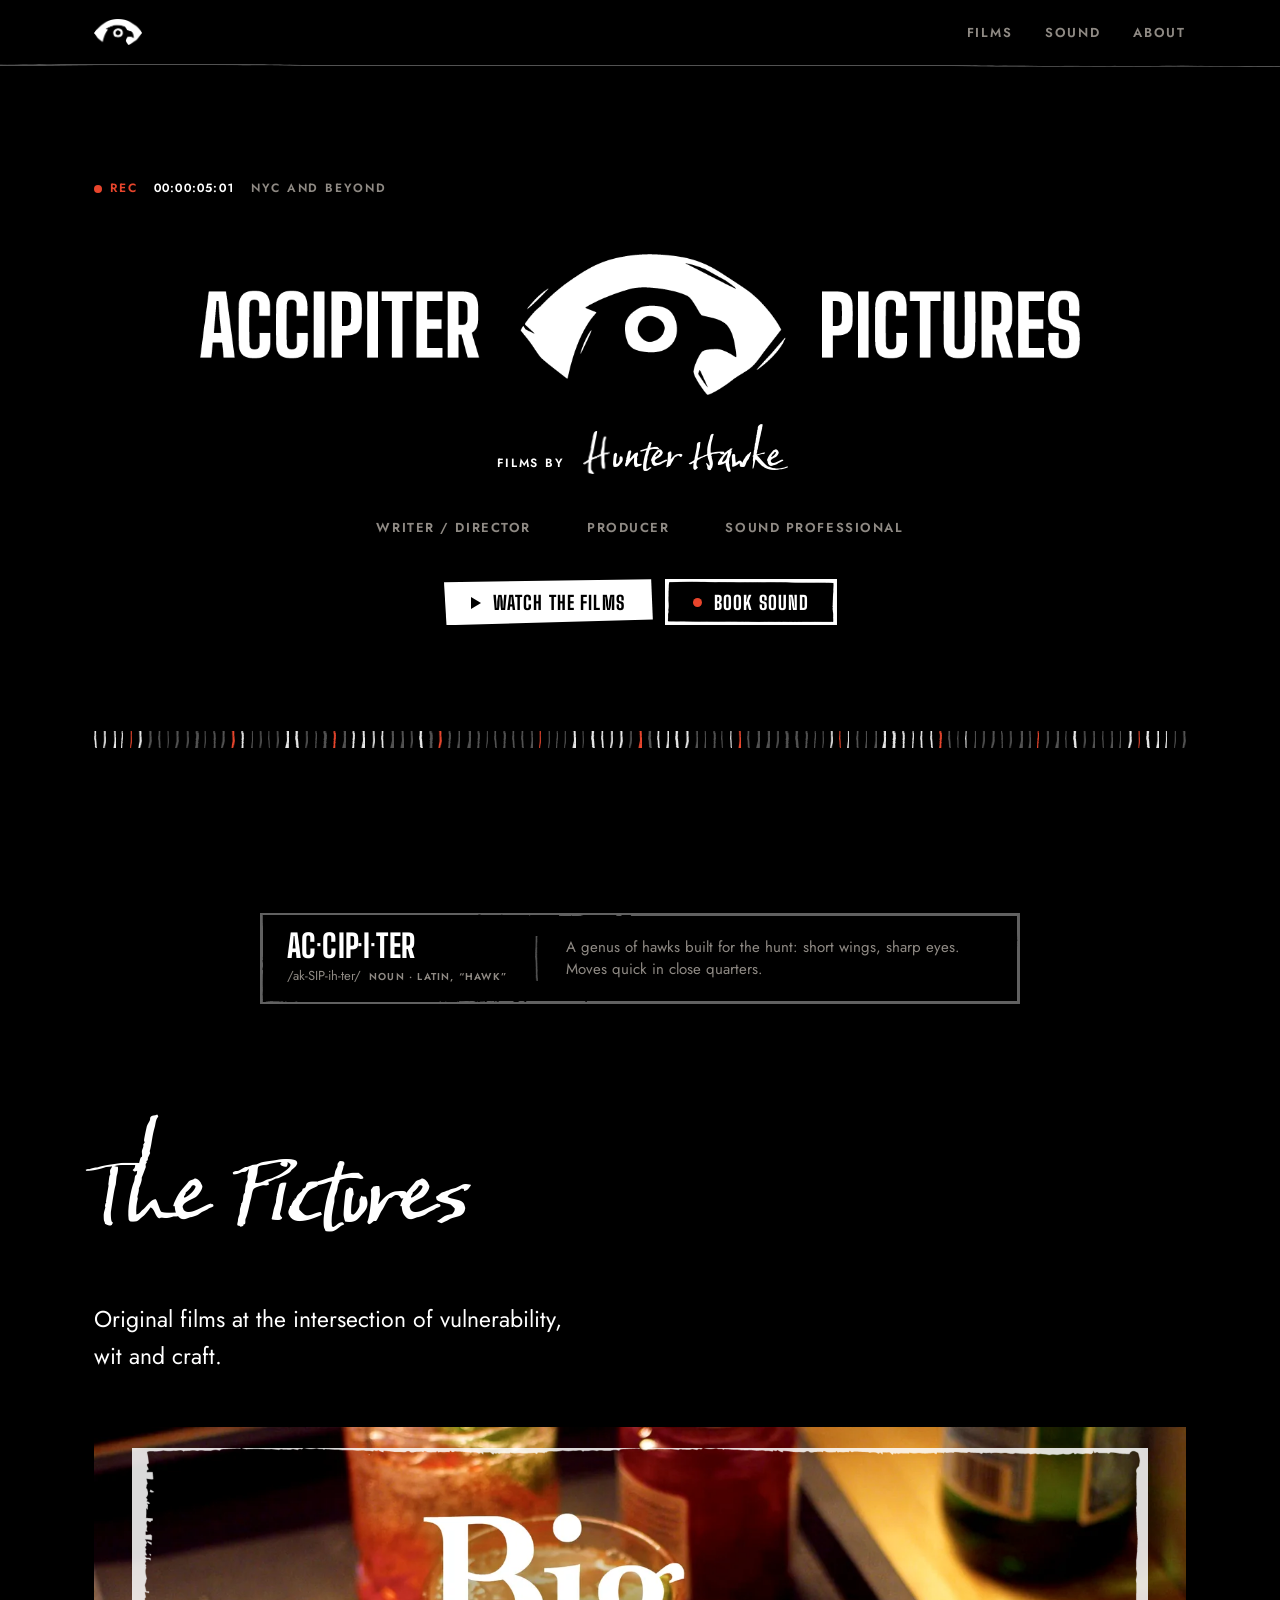
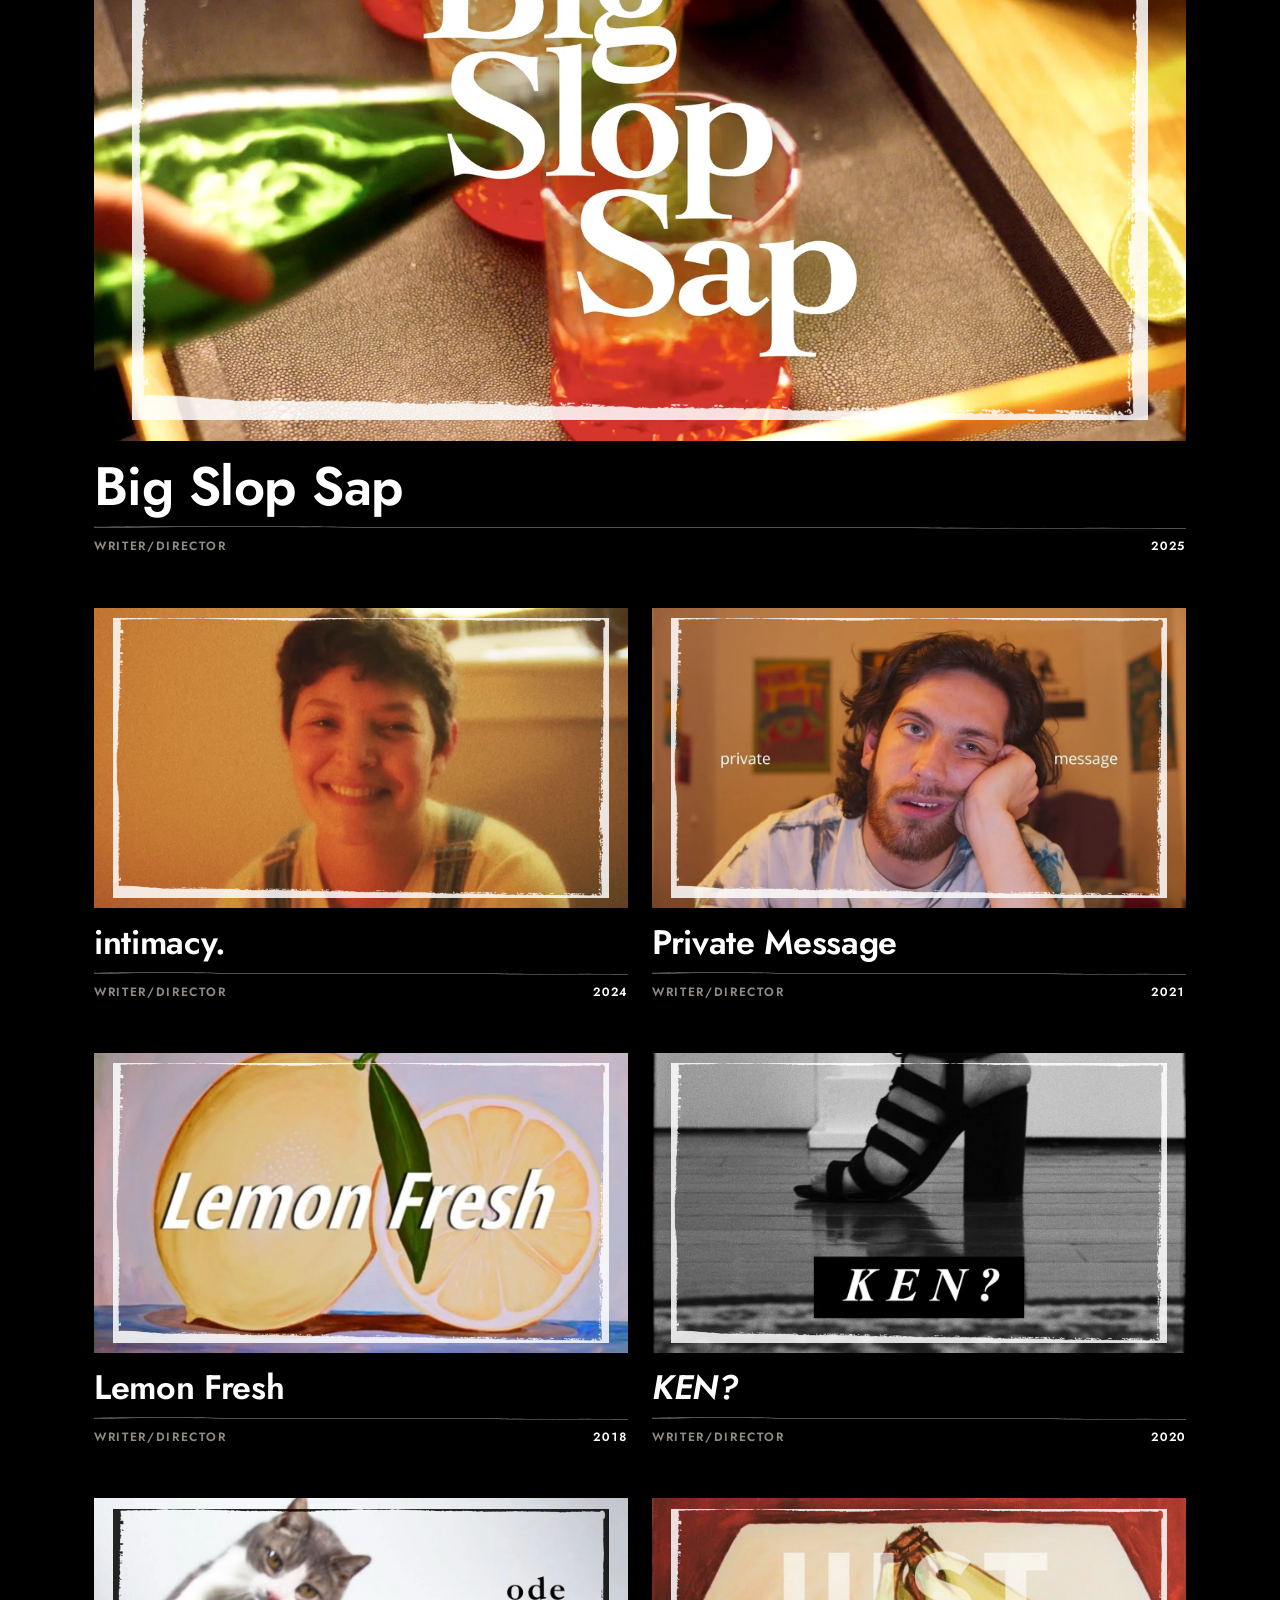
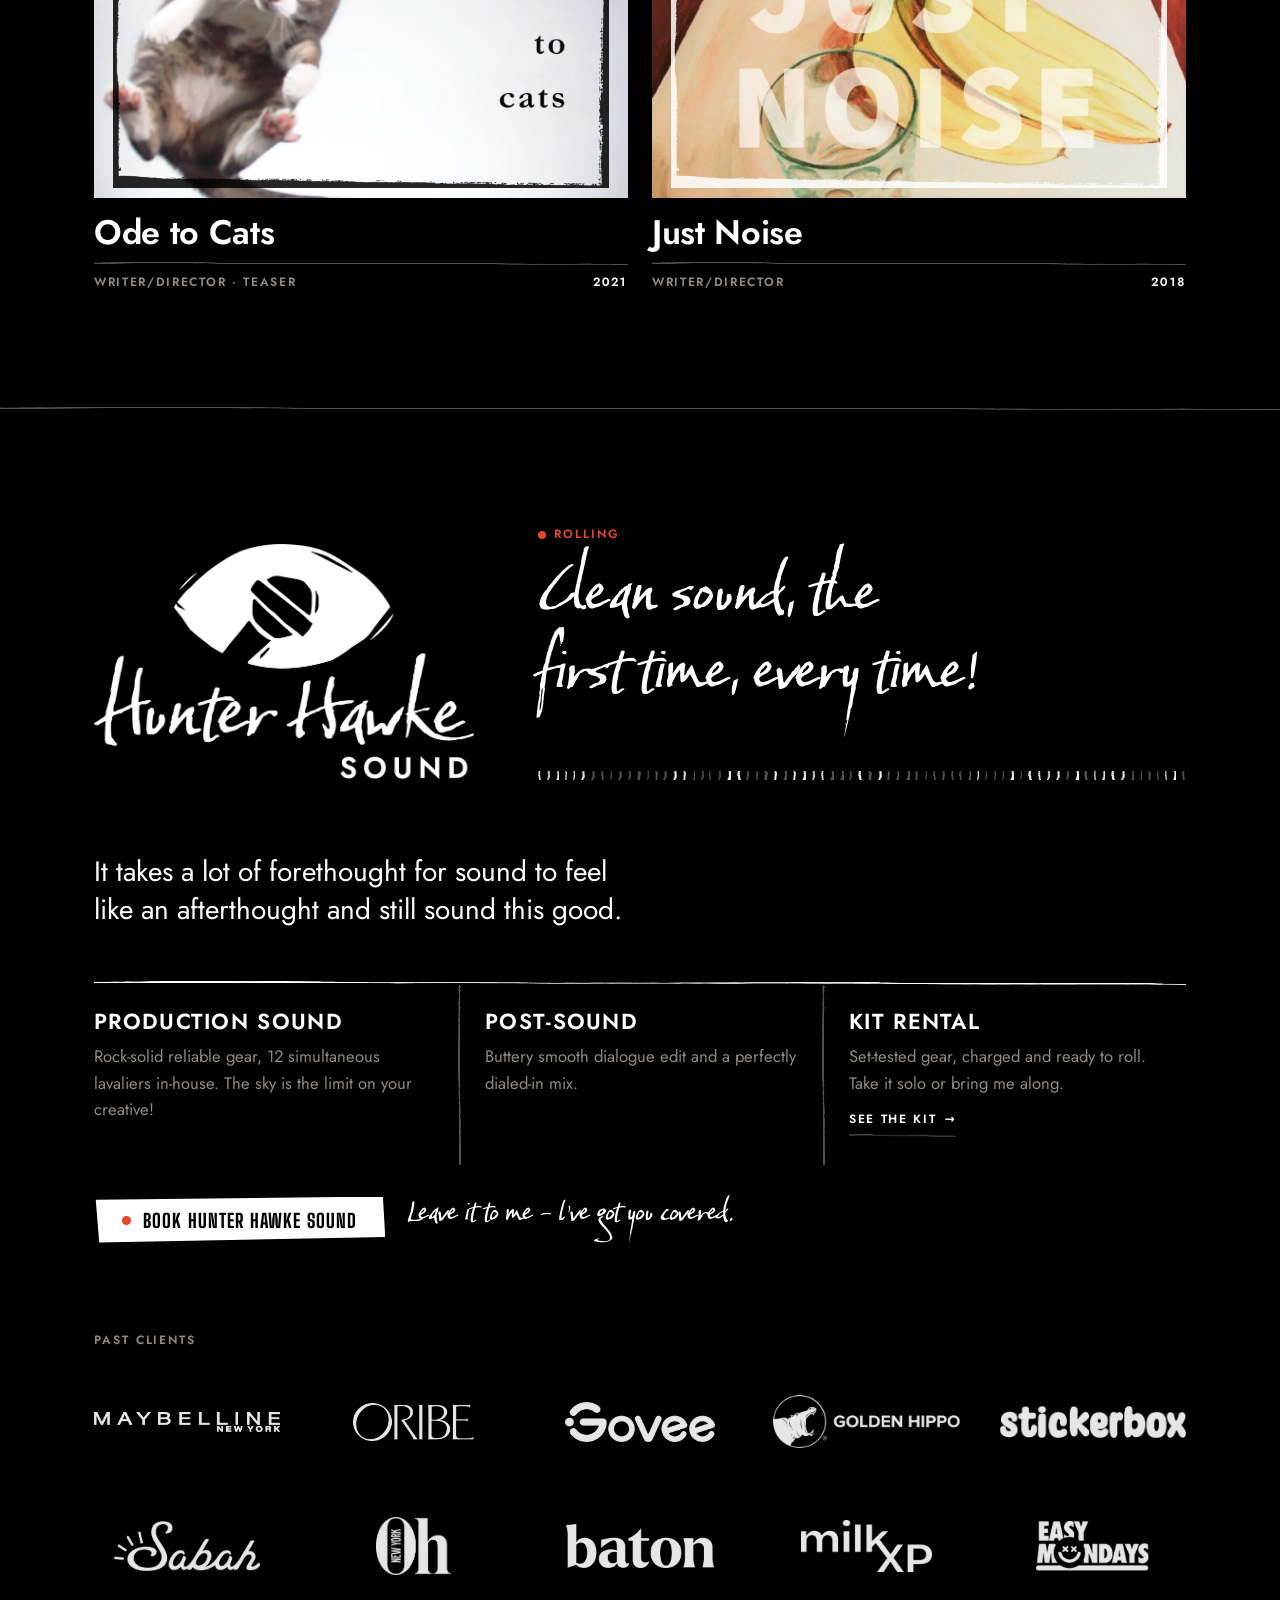
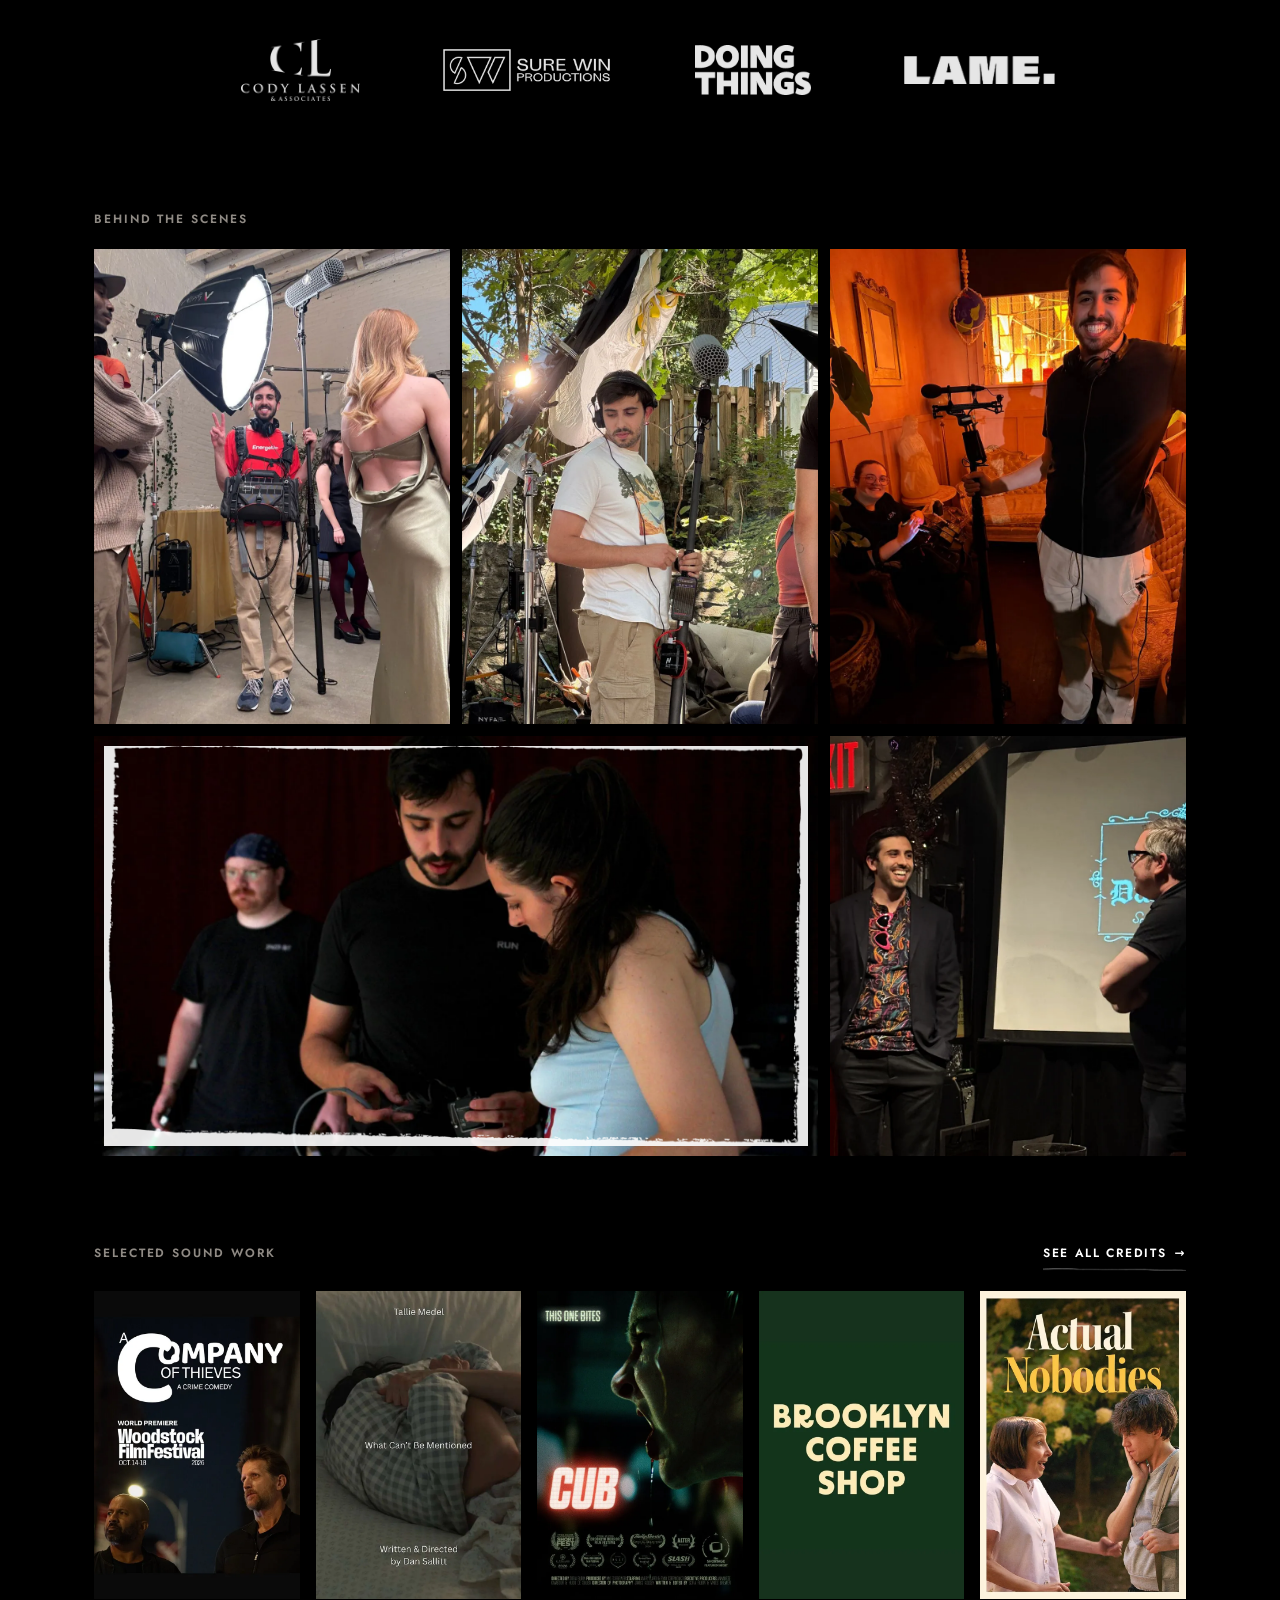
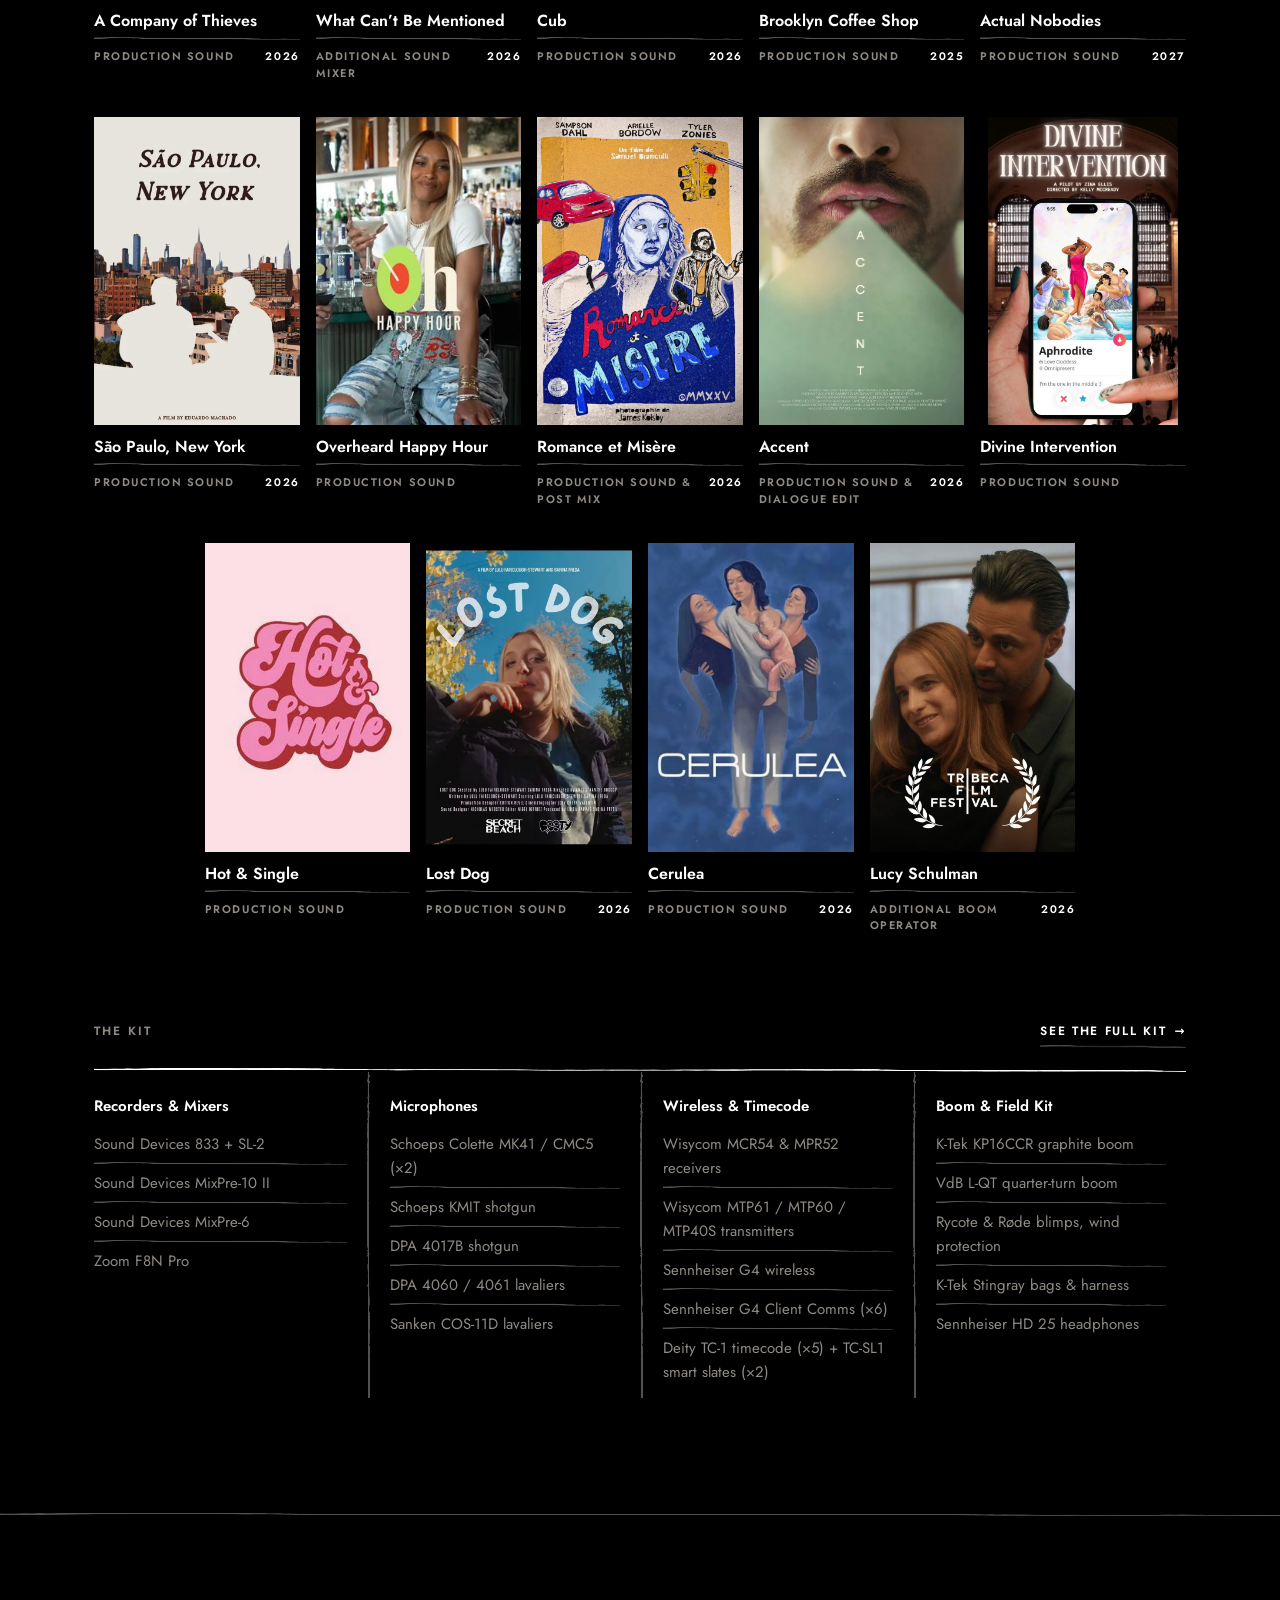
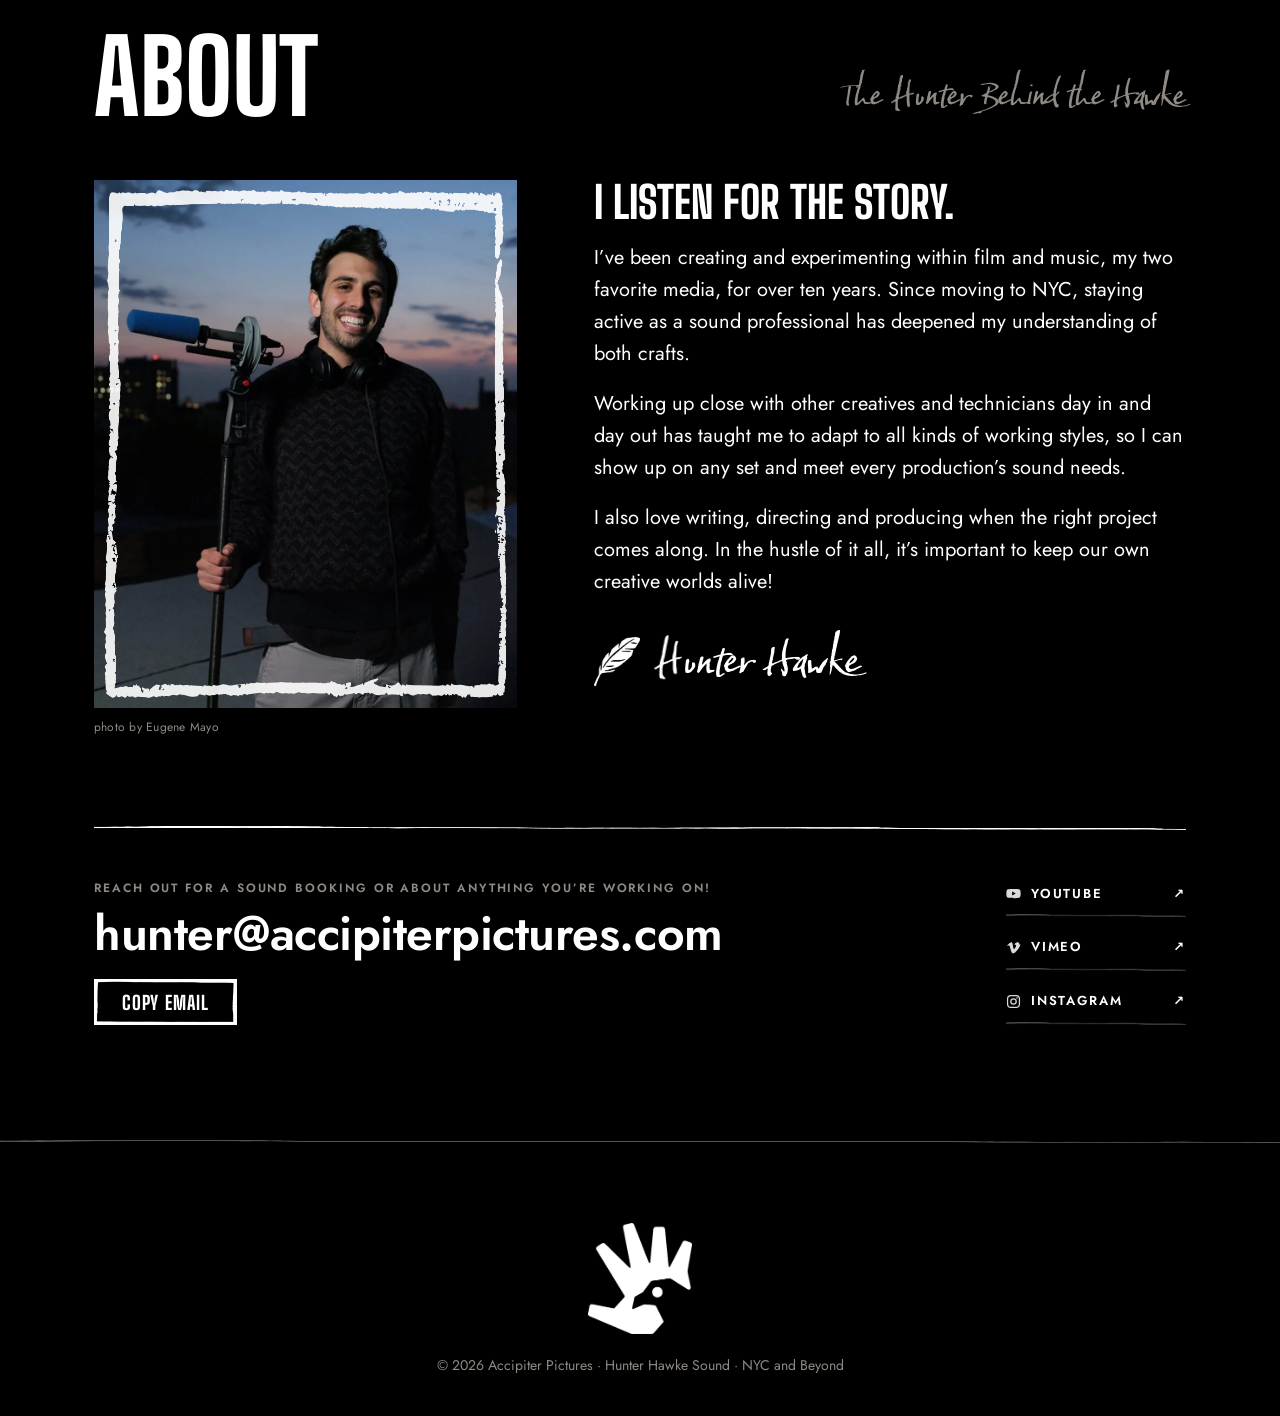
==== index.html @ 8815af39 "Credits: remove per-year counts Cross-page: site.css hash bumped on main and kit pages.  Co-Authored" ====
<!doctype html>
<html lang="en">
<head>
<title>Accipiter Pictures</title>
<meta charset="utf-8">
<meta name="viewport" content="width=device-width, initial-scale=1, viewport-fit=cover">
<meta name="description" content="Accipiter Pictures is the film label of Hunter Hawke, a New York City writer, director, producer and sound professional. Hunter Hawke Sound offers location sound, post-sound and kit rental.">
<!-- Link previews (iMessage, Instagram, Slack, etc.) -->
<meta property="og:type" content="website">
<meta property="og:site_name" content="Accipiter Pictures">
<meta property="og:url" content="https://accipiterpictures.com/">
<meta property="og:title" content="Accipiter Pictures">
<meta property="og:description" content="Films by Hunter Hawke, writer, director and producer. Hunter Hawke Sound: location sound, post-sound and kit rental. NYC and Beyond.">
<meta property="og:image" content="https://accipiterpictures.com/assets/share.jpg">
<meta property="og:image:width" content="1200">
<meta property="og:image:height" content="630">
<meta property="og:image:alt" content="Accipiter Pictures logo with Hunter Hawke signature">
<meta name="twitter:card" content="summary_large_image">
<link rel="icon" href="favicon.ico?v=4" sizes="any">
<link rel="icon" type="image/svg+xml" href="favicon.svg?v=4">
<link rel="apple-touch-icon" href="apple-touch-icon.png?v=3">
<link rel="preconnect" href="https://fonts.googleapis.com">
<link rel="preconnect" href="https://fonts.gstatic.com" crossorigin>
<!-- Brand fonts. Big Shoulders Display + Jost are free on Google Fonts. -->
<link rel="stylesheet" href="https://fonts.googleapis.com/css2?family=Big+Shoulders+Display:wght@800&display=swap">
<link rel="stylesheet" href="https://fonts.googleapis.com/css2?family=Jost:ital,wght@0,400;0,600;1,400;1,600&display=swap">
<!-- Baka Too (Positype), self-hosted under Hunter's Fontspring web license; see css/site.css -->
<link rel="preload" href="assets/fonts/bakatoo-webfont.woff2" as="font" type="font/woff2" crossorigin>
<!-- First visit from outside the site (once per browser session): play the intro in js/site.js.
     Set before first paint so the page never flashes. -->
<script>
(function () {
  var seen = false, internal = false;
  try {
    var ref = document.referrer && new URL(document.referrer);
    /* the /sound/ and /about/ short links (where other domains forward) count as arriving from outside */
    internal = !!ref && ref.host === location.host && !/\/(sound|about|gear)\/?$/.test(ref.pathname);
  } catch (e) {}
  try { seen = !!sessionStorage.getItem('ap-intro'); sessionStorage.setItem('ap-intro', '1'); } catch (e) {}
  /* Arriving at a section from another page (/#sound, /#about…): jump straight there, no smooth scroll.
     Smooth scrolling comes back once the page has loaded, for links within this page. */
  if (location.hash) {
    var d = document.documentElement;
    d.classList.add('jump');
    addEventListener('load', function () { setTimeout(function () { d.classList.remove('jump'); }, 100); });
  }
  var forced = /[?&]intro\b/.test(location.search);   /* add ?intro to the address to replay it */
  if (forced || (!internal && !seen && !matchMedia('(prefers-reduced-motion: reduce)').matches))
    document.documentElement.classList.add('splash-on');
})();
</script>
<link rel="stylesheet" href="css/site.css?v=35c8cbf0">
</head>
<body>

<!-- Intro: the bird arrives, winks, then settles into the logo -->
<div class="splash" aria-hidden="true">
  <div class="splash-bird"><div class="splash-rig">
    <img src="assets/intro/hood.png?v=447dbe" alt="" width="423" height="243">
    <div class="splash-head">
      <img src="assets/intro/head.png?v=447dbe" alt="" width="423" height="243">
      <img class="splash-eye" src="assets/intro/eye.png?v=447dbe" alt="" width="423" height="243">
    </div>
  </div></div>
</div>

<header class="nav rule-bottom">
  <div class="wrap">
    <a href="#top" class="brand" aria-label="Accipiter Pictures, back to top"><img src="assets/ap-mark.png" alt="Accipiter Pictures" width="816" height="440"></a>
    <nav aria-label="Main">
      <ul>
        <li><a href="#films">Films</a></li>
        <li><a href="#sound">Sound</a></li>
        <li><a href="#about">About</a></li>
      </ul>
    </nav>
  </div>
</header>

<main id="top">

  <!-- ===== HERO ===== -->
  <section class="hero">
    <div class="wrap">
      <p class="rec"><span class="on"><span class="dot" aria-hidden="true"></span>Rec</span><span class="tc" id="tc" aria-hidden="true">00:00:00:00</span><span>NYC and Beyond</span></p>
      <div class="hero-center">
      <h1><img class="hero-mark" fetchpriority="high" src="assets/ap-horizontal-main.png" alt="Accipiter Pictures" width="1276" height="204"></h1>
      <div class="hero-sub">
        <span class="label">Films by</span>
        <span class="hand"><span class="ch" role="img" aria-label="H"></span>unter Hawke</span>
      </div>
      <div class="hero-roles caps">
        <span>Writer / Director</span>
        <span>Producer</span>
        <span>Sound Professional</span>
      </div>
      <div class="cta">
        <a class="btn btn-solid" href="#films"><span class="play" aria-hidden="true"></span>Watch the films</a>
        <a class="btn btn-line" href="#sound"><span class="dot" aria-hidden="true"></span>Book sound</a>
      </div>
      </div>
      <div class="wave" aria-hidden="true" data-bars="120"></div>
    </div>
  </section>

  <!-- ===== THE NAME ===== -->
  <section class="block" id="name">
    <div class="wrap">
      <div class="name">
        <div class="entry" tabindex="0">
          <div class="face def">
            <div class="term"><span class="word display">Ac·cip·i·ter</span><span class="pron">/ak-SIP-ih-ter/ <i>noun · Latin, “hawk”</i></span></div>
            <p class="rule-left">A genus of hawks built for the hunt: short wings, sharp eyes. Moves quick in close quarters.</p>
          </div>
          <div class="face alt" aria-label="An Accipiter is a Hunter Hawke">
            <span class="lid" aria-hidden="true"><img src="assets/ap-mark.png" alt="" width="816" height="440"></span>
            <span class="hand" aria-hidden="true">An Accipiter is&nbsp;a&nbsp;<img class="hh-word" src="assets/hunter-hawke-wordmark.png" alt="" width="774" height="188"></span>
          </div>
        </div>
      </div>
    </div>
  </section>

  <!-- ===== FILMS ===== -->
  <section class="block" id="films">
    <div class="wrap">
      <div class="head">
        <h2 class="hand pictures">The Pictures</h2>
      </div>
      <p class="intro">Original films at the intersection of vulnerability, wit and craft.</p>

      <!-- Each film carries its own colors, like the brand's title cards:
           --fbg = light color, --fink = dark color, --fhi = title color on hover.
           Big Slop Sap and Lemon Fresh use the brand book's colors; the rest default to black and white until picked.
           TODO: set each href to its Vimeo/YouTube link and fill in role + year. -->
      <div class="films">
        <article class="film" style="--fhi:#e5483a">
          <a href="https://vimeo.com/1055764935/4d7d18f487" target="_blank" rel="noopener" aria-label="Watch Big Slop Sap"><div class="tile"><img src="assets/stills/big-slop-sap.webp?v=3" alt="Still from Big Slop Sap" width="1600" height="900" loading="lazy"></div>
          <div class="film-meta"><span class="film-title">Big Slop Sap</span><span class="film-sub rule-top"><span class="caps">Writer/Director</span><span class="year">2025</span></span></div></a>
        </article>
        <article class="film" style="--fhi:#e8834f">
          <a href="https://vimeo.com/973535166/12983e5b32" target="_blank" rel="noopener" aria-label="Watch intimacy."><div class="tile"><img src="assets/stills/intimacy.webp?v=2" alt="Still from intimacy." width="1600" height="900" loading="lazy"></div>
          <div class="film-meta"><span class="film-title">intimacy.</span><span class="film-sub rule-top"><span class="caps">Writer/Director</span><span class="year">2024</span></span></div></a>
        </article>
        <article class="film" style="--fhi:#6ea3cf">
          <a href="https://www.youtube.com/watch?v=PYgFz4vdVSE" target="_blank" rel="noopener" aria-label="Watch Private Message"><div class="tile"><img src="assets/stills/private-message.webp" alt="Still from Private Message" width="1280" height="720" loading="lazy"></div>
          <div class="film-meta"><span class="film-title">Private Message</span><span class="film-sub rule-top"><span class="caps">Writer/Director</span><span class="year">2021</span></span></div></a>
        </article>
        <article class="film" style="--fhi:#f2cf63">
          <a href="https://vimeo.com/304978461" target="_blank" rel="noopener" aria-label="Watch Lemon Fresh"><div class="tile"><img src="assets/stills/lemon-fresh.webp" alt="Still from Lemon Fresh" width="1280" height="720" loading="lazy"></div>
          <div class="film-meta"><span class="film-title">Lemon Fresh</span><span class="film-sub rule-top"><span class="caps">Writer/Director</span><span class="year">2018</span></span></div></a>
        </article>
        <article class="film" style="--fhi:#a9a9a9">
          <a href="https://vimeo.com/467856478" target="_blank" rel="noopener" aria-label="Watch KEN?"><div class="tile"><img src="assets/stills/ken.webp" alt="Still from KEN?" width="1280" height="720" loading="lazy"></div>
          <div class="film-meta"><span class="film-title"><em>KEN?</em></span><span class="film-sub rule-top"><span class="caps">Writer/Director</span><span class="year">2020</span></span></div></a>
        </article>
        <article class="film" style="--fhi:#ec9aa4">
          <a href="https://www.youtube.com/watch?v=iqhedGzMvAc" target="_blank" rel="noopener" aria-label="Watch Ode to Cats"><div class="tile ink"><img src="assets/stills/ode-to-cats.webp" alt="Still from Ode to Cats" width="1280" height="720" loading="lazy"></div>
          <div class="film-meta"><span class="film-title">Ode to Cats</span><span class="film-sub rule-top"><span class="caps">Writer/Director · Teaser</span><span class="year">2021</span></span></div></a>
        </article>
        <article class="film" style="--fhi:#d4553e">
          <a href="https://www.youtube.com/watch?v=RqrV6_0_j_s" target="_blank" rel="noopener" aria-label="Watch Just Noise"><div class="tile"><img src="assets/stills/just-noise.webp" alt="Still from Just Noise" width="1280" height="720" loading="lazy"></div>
          <div class="film-meta"><span class="film-title">Just Noise</span><span class="film-sub rule-top"><span class="caps">Writer/Director</span><span class="year">2018</span></span></div></a>
        </article>
      </div>
    </div>
  </section>

  <!-- ===== SOUND ===== -->
  <section class="block rule-top" id="sound">
    <div class="wrap">
      <div class="sound-head">
        <img src="assets/hh-stacked-woodcut.png" alt="Hunter Hawke Sound" width="1150" height="708" loading="lazy">
        <div>
          <p class="sound-rec"><span class="dot" aria-hidden="true"></span>Rolling</p>
          <p class="hand">Clean sound, the first time, every time!</p>
          <div class="wave small" aria-hidden="true" data-bars="72"></div>
        </div>
      </div>

      <p class="sound-intro">It takes a lot of forethought for sound to feel like an afterthought and still sound this good.</p>

      <div class="services rule-top-bright">
        <div class="svc"><h3>Production sound</h3><p>Rock-solid reliable gear, 12 simultaneous lavaliers in-house. The sky is the limit on your creative!</p></div>
        <div class="svc"><h3>Post-sound</h3><p>Buttery smooth dialogue edit and a perfectly dialed-in mix.</p></div>
        <div class="svc"><h3>Kit rental</h3><p>Set-tested gear, charged and ready to roll. Take it solo or bring me along.</p><a class="more caps rule-bottom" href="kit/">See the kit <span aria-hidden="true">→</span></a></div>
      </div>
      <div class="sound-cta">
        <a class="btn btn-solid" href="mailto:hunter@accipiterpictures.com?subject=Sound%20booking"><span class="dot" aria-hidden="true"></span>Book Hunter Hawke Sound</a>
        <span class="hand">Leave it to me — I’ve got you covered.</span>
      </div>

      <div class="sub" id="clients">
        <span class="label">Past Clients</span>
        <div class="clients row-grid">
          <div class="client"><img src="assets/clients/maybelline.webp" alt="Maybelline New York" width="1241" height="132" style="--h:28px" loading="lazy"></div>
          <div class="client"><img src="assets/clients/oribe.webp" alt="Oribe" width="418" height="132" style="--h:38px" loading="lazy"></div>
          <div class="client"><img src="assets/clients/govee.webp" alt="Govee" width="492" height="132" style="--h:40px" loading="lazy"></div>
          <div class="client"><img src="assets/clients/golden-hippo.webp" alt="Golden Hippo" width="464" height="132" style="--h:56px" loading="lazy"></div>
          <div class="client"><img src="assets/clients/stickerbox.webp" alt="Stickerbox" width="766" height="132" style="--h:32px" loading="lazy"></div>
          <div class="client"><img src="assets/clients/sabah.webp" alt="Sabah" width="386" height="132" style="--h:50px" loading="lazy"></div>
          <div class="client"><img src="assets/clients/oh-new-york.webp" alt="Oh New York" width="169" height="132" style="--h:58px" loading="lazy"></div>
          <div class="client"><img src="assets/clients/baton.webp" alt="Baton" width="443" height="132" style="--h:44px" loading="lazy"></div>
          <div class="client"><img src="assets/clients/milkxp.webp" alt="milkXP" width="334" height="132" style="--h:52px" loading="lazy"></div>
          <div class="client"><img src="assets/clients/easy-mondays.webp" alt="Easy Mondays" width="298" height="132" style="--h:50px" loading="lazy"></div>
          <div class="client"><img src="assets/clients/cody-lassen.webp" alt="Cody Lassen &amp; Associates" width="254" height="132" style="--h:62px" loading="lazy"></div>
          <div class="client"><img src="assets/clients/sure-win.webp" alt="Sure Win Productions" width="526" height="132" style="--h:42px" loading="lazy"></div>
          <div class="client"><img src="assets/clients/doing-things.webp" alt="Doing Things" width="307" height="132" style="--h:50px" loading="lazy"></div>
          <div class="client"><img src="assets/clients/lame.webp" alt="LAME." width="709" height="132" style="--h:28px" loading="lazy"></div>
        </div>
      </div>

      <div class="sub">
        <span class="label">Behind the scenes</span>
        <div class="bts">
          <figure class="photo" tabindex="0"><img src="assets/photos/bts-studio.webp" alt="Hunter in a studio with a sound bag and boom pole, throwing a peace sign under a softbox" width="900" height="1200" loading="lazy"><figcaption class="cap"><em>Happy Enough</em><span class="sep" aria-hidden="true">|</span>Short Film</figcaption></figure>
          <figure class="photo" tabindex="0"><img src="assets/photos/bts-backyard.webp" alt="Hunter on an outdoor set in headphones, holding a boom with a recorder clipped to the pole" width="900" height="1200" loading="lazy"><figcaption class="cap"><em>Between the Veil</em><span class="sep" aria-hidden="true">|</span>Short Film</figcaption></figure>
          <figure class="photo" tabindex="0"><img src="assets/photos/bts-orange-room.webp" alt="Hunter smiling with a boom pole in an orange-lit set, a crew member at the sound cart behind him" width="900" height="1200" loading="lazy"><figcaption class="cap"><em>Old Soul</em><span class="sep" aria-hidden="true">|</span>Feature Film</figcaption></figure>
          <figure class="photo wide framed" tabindex="0"><img src="assets/photos/bts-lav.webp" alt="Hunter preparing a lavalier mic and transmitter for an actor" width="1600" height="932" loading="lazy"><figcaption class="cap"><em>The Call</em><span class="sep" aria-hidden="true">|</span>Short Film</figcaption></figure>
          <figure class="photo fill" tabindex="0"><img src="assets/photos/bts-screening.webp?v=2" alt="Hunter laughing beside a projection screen at a screening" width="1000" height="1000" loading="lazy"><figcaption class="cap"><em>intimacy.</em><span class="sep" aria-hidden="true">|</span>Hosted at DarkRoom</figcaption></figure>
        </div>
      </div>

      <div class="sub" id="sound-work">
        <div class="sub-head"><span class="label">Selected Sound Work</span><a class="more caps rule-bottom" href="credits/">See all credits <span aria-hidden="true">→</span></a></div>
        <!-- TODO: confirm Hunter's credit on each; add links if there are trailers -->
        <div class="posters row-grid">
          <figure class="poster"><div class="art"><img src="assets/posters/company-of-thieves.webp" alt="Poster for A Company of Thieves" width="700" height="1050" loading="lazy"></div><figcaption><span class="t">A Company of Thieves</span><span class="meta rule-top"><span class="caps">Production Sound</span><span class="year">2026</span></span></figcaption></figure>
          <figure class="poster"><div class="art"><img src="assets/posters/what-cant-be-mentioned.webp" alt="Poster for What Can’t Be Mentioned" width="700" height="1050" loading="lazy"></div><figcaption><span class="t">What Can’t Be Mentioned</span><span class="meta rule-top"><span class="caps">Additional Sound Mixer</span><span class="year">2026</span></span></figcaption></figure>
          <figure class="poster"><div class="art"><img src="assets/posters/cub.webp" alt="Poster for Cub" width="700" height="1050" loading="lazy"></div><figcaption><span class="t">Cub</span><span class="meta rule-top"><span class="caps">Production Sound</span><span class="year">2026</span></span></figcaption></figure>
          <figure class="poster"><div class="art"><img src="assets/posters/brooklyn-coffee-shop.webp" alt="Title card for Brooklyn Coffee Shop" width="700" height="1050" loading="lazy"></div><figcaption><span class="t">Brooklyn Coffee Shop</span><span class="meta rule-top"><span class="caps">Production Sound</span><span class="year">2025</span></span></figcaption></figure>
          <figure class="poster"><div class="art"><img src="assets/posters/actual-nobodies.webp" alt="Poster for Actual Nobodies" width="700" height="1037" loading="lazy"></div><figcaption><span class="t">Actual Nobodies</span><span class="meta rule-top"><span class="caps">Production Sound</span><span class="year">2027</span></span></figcaption></figure>
          <figure class="poster"><div class="art"><img src="assets/posters/sao-paulo-new-york.webp" alt="Poster for São Paulo, New York" width="700" height="1050" loading="lazy"></div><figcaption><span class="t">São Paulo, New York</span><span class="meta rule-top"><span class="caps">Production Sound</span><span class="year">2026</span></span></figcaption></figure>
          <figure class="poster"><div class="art"><img src="assets/posters/oh-happy-hour.webp" alt="Poster for Overheard Happy Hour" width="700" height="1050" loading="lazy"></div><figcaption><span class="t">Overheard Happy Hour</span><span class="meta rule-top"><span class="caps">Production Sound</span></span></figcaption></figure>
          <figure class="poster"><div class="art"><img src="assets/posters/romance-et-misere.webp" alt="Poster for Romance et Misère" width="700" height="1050" loading="lazy"></div><figcaption><span class="t">Romance et Misère</span><span class="meta rule-top"><span class="caps">Production Sound &amp; Post Mix</span><span class="year">2026</span></span></figcaption></figure>
          <figure class="poster"><div class="art"><img src="assets/posters/accent.webp" alt="Poster for Accent" width="700" height="1037" loading="lazy"></div><figcaption><span class="t">Accent</span><span class="meta rule-top"><span class="caps">Production Sound &amp; Dialogue Edit</span><span class="year">2026</span></span></figcaption></figure>
          <figure class="poster"><div class="art"><img src="assets/posters/divine-intervention.webp" alt="Poster for Divine Intervention" width="700" height="1050" loading="lazy"></div><figcaption><span class="t">Divine Intervention</span><span class="meta rule-top"><span class="caps">Production Sound</span></span></figcaption></figure>
          <figure class="poster"><div class="art"><img src="assets/posters/hot-and-single.webp" alt="Poster for Hot &amp; Single" width="700" height="1050" loading="lazy"></div><figcaption><span class="t">Hot &amp; Single</span><span class="meta rule-top"><span class="caps">Production Sound</span></span></figcaption></figure>
          <figure class="poster"><div class="art"><img src="assets/posters/lost-dog.webp" alt="Poster for Lost Dog" width="700" height="1050" loading="lazy"></div><figcaption><span class="t">Lost Dog</span><span class="meta rule-top"><span class="caps">Production Sound</span><span class="year">2026</span></span></figcaption></figure>
          <figure class="poster"><div class="art"><img src="assets/posters/cerulea.webp" alt="Poster for Cerulea" width="700" height="1050" loading="lazy"></div><figcaption><span class="t">Cerulea</span><span class="meta rule-top"><span class="caps">Production Sound</span><span class="year">2026</span></span></figcaption></figure>
          <figure class="poster"><div class="art"><img src="assets/posters/lucy-schulman.webp?v=2" alt="Lucy Schulman, Tribeca Film Festival selection" width="700" height="1050" loading="lazy"></div><figcaption><span class="t">Lucy Schulman</span><span class="meta rule-top"><span class="caps">Additional Boom Operator</span><span class="year">2026</span></span></figcaption></figure>
        </div>
      </div>

      <div class="sub">
        <div class="sub-head"><span class="label">The Kit</span><a class="more caps rule-bottom" href="kit/">See the full kit <span aria-hidden="true">→</span></a></div>
        <div class="gear rule-top-bright">
          <div><h4>Recorders &amp; Mixers</h4><ul>
            <li>Sound Devices 833 + SL-2</li>
            <li>Sound Devices MixPre-10 II</li>
            <li>Sound Devices MixPre-6</li>
            <li>Zoom F8N Pro</li>
          </ul></div>
          <div><h4>Microphones</h4><ul>
            <li>Schoeps Colette MK41 / CMC5 (×2)</li>
            <li>Schoeps KMIT shotgun</li>
            <li>DPA 4017B shotgun</li>
            <li>DPA 4060 / 4061 lavaliers</li>
            <li>Sanken COS-11D lavaliers</li>
          </ul></div>
          <div><h4>Wireless &amp; Timecode</h4><ul>
            <li>Wisycom MCR54 &amp; MPR52 receivers</li>
            <li>Wisycom MTP61 / MTP60 / MTP40S transmitters</li>
            <li>Sennheiser G4 wireless</li>
            <li>Sennheiser G4 Client Comms (×6)</li>
            <li>Deity TC-1 timecode (×5) + TC-SL1 smart slates (×2)</li>
          </ul></div>
          <div><h4>Boom &amp; Field Kit</h4><ul>
            <li>K-Tek KP16CCR graphite boom</li>
            <li>VdB L-QT quarter-turn boom</li>
            <li>Rycote &amp; Røde blimps, wind protection</li>
            <li>K-Tek Stingray bags &amp; harness</li>
            <li>Sennheiser HD 25 headphones</li>
          </ul></div>
        </div>
      </div>
    </div>
  </section>

  <!-- ===== ABOUT ===== -->
  <section class="block rule-top" id="about">
    <div class="wrap">
      <div class="head">
        <h2 class="display">About</h2>
        <span class="hand">The <span class="ch" role="img" aria-label="H"></span>unter Behind the Hawke</span>
      </div>
      <div class="about">
        <div class="portrait">
          <figure class="photo framed meet"><a href="https://www.instagram.com/hunterxhawke" target="_blank" rel="noopener" aria-label="Meet Hunter on Instagram"><img src="assets/photos/headshot.webp" alt="Hunter Hawke on a rooftop at dusk, holding a boom pole with headphones around his neck" width="1000" height="1250" loading="lazy"><span class="cap" aria-hidden="true"><span class="hand">Meet <span class="ch"></span>unter</span><svg viewBox="0 0 24 24" aria-hidden="true"><rect x="2.5" y="2.5" width="19" height="19" rx="5.5" fill="none" stroke="currentColor" stroke-width="2"/><circle cx="12" cy="12" r="4.3" fill="none" stroke="currentColor" stroke-width="2"/><circle cx="17.6" cy="6.4" r="1.3" fill="currentColor"/></svg></span></a></figure>
          <p class="credit">photo by Eugene Mayo</p>
        </div>
        <div class="bio">
          <p class="first">I listen for the story.</p>
          <p>I’ve been creating and experimenting within film and music, my two favorite media, for over ten years. Since moving to NYC, staying active as a sound professional has deepened my understanding of both crafts.</p>
          <p>Working up close with other creatives and technicians day in and day out has taught me to adapt to all kinds of working styles, so I can show up on any set and meet every production’s sound needs.</p>
          <p>I also love writing, directing and producing when the right project comes along. In the hustle of it all, it’s important to keep our own creative worlds alive!</p>
          <div class="sign"><img src="assets/icon-feather.png" alt="" width="120" height="127" loading="lazy"><span class="hand"><span class="ch" role="img" aria-label="H"></span>unter Hawke</span></div>
        </div>
      </div>

      <div class="contact rule-top-bright">
        <div>
          <span class="label">Reach out for a sound booking or about anything you’re working on!</span>
          <a class="email" id="email" href="mailto:hunter@accipiterpictures.com">hunter@<wbr>accipiterpictures.com</a>
          <div class="row"><button class="btn btn-line" id="copy" type="button">Copy email</button></div>
        </div>
        <nav class="links" aria-label="Elsewhere">
          <a class="rule-bottom" href="https://www.youtube.com/@AccipiterPictures" target="_blank" rel="noopener"><span class="lk"><svg viewBox="0 0 24 24" aria-hidden="true"><path fill="currentColor" d="M23 7.2a3 3 0 0 0-2.1-2.1C19 4.6 12 4.6 12 4.6s-7 0-8.9.5A3 3 0 0 0 1 7.2 31 31 0 0 0 .5 12 31 31 0 0 0 1 16.8a3 3 0 0 0 2.1 2.1c1.9.5 8.9.5 8.9.5s7 0 8.9-.5a3 3 0 0 0 2.1-2.1 31 31 0 0 0 .5-4.8 31 31 0 0 0-.5-4.8zM9.8 15.1V8.9L15.6 12z"/></svg>YouTube</span> <span aria-hidden="true">↗</span></a>
          <a class="rule-bottom" href="https://vimeo.com/accipiterpictures" target="_blank" rel="noopener"><span class="lk"><svg viewBox="0 0 24 24" aria-hidden="true"><path fill="currentColor" d="M23 7.1c-.1 2.1-1.6 5-4.4 8.6C15.7 19.5 13.3 21.4 11.3 21.4c-1.2 0-2.3-1.1-3.1-3.4L6.5 11.8C5.9 9.6 5.2 8.4 4.5 8.4c-.2 0-.7.3-1.6 1L2 8.2l2.9-2.6C6.2 4.5 7.2 3.9 7.9 3.8c1.5-.1 2.5.9 2.8 3.1.4 2.4.6 3.9.8 4.5.4 2 .9 2.9 1.4 2.9.4 0 1-.6 1.9-1.9.8-1.3 1.3-2.3 1.3-3 .1-1.1-.3-1.7-1.3-1.7-.5 0-.9.1-1.4.3.9-3 2.7-4.5 5.3-4.4 1.9.1 2.8 1.3 2.7 3.6z"/></svg>Vimeo</span> <span aria-hidden="true">↗</span></a>
          <a class="rule-bottom" href="https://www.instagram.com/hunterxhawke" target="_blank" rel="noopener"><span class="lk"><svg viewBox="0 0 24 24" aria-hidden="true"><rect x="2.5" y="2.5" width="19" height="19" rx="5.5" fill="none" stroke="currentColor" stroke-width="2"/><circle cx="12" cy="12" r="4.3" fill="none" stroke="currentColor" stroke-width="2"/><circle cx="17.6" cy="6.4" r="1.3" fill="currentColor"/></svg>Instagram</span> <span aria-hidden="true">↗</span></a>
        </nav>
      </div>
    </div>
  </section>

</main>

<footer class="rule-top">
  <div class="wrap">
    <a class="foot-mark" href="#top" aria-label="Back to top"><img src="assets/icon-hand-bird.png" alt="" width="565" height="600" loading="lazy"></a>
    <p>© <span id="yr">2026</span> Accipiter Pictures · Hunter Hawke Sound · NYC and Beyond</p>
  </div>
</footer>

<script src="js/site.js?v=9c574cab" defer></script>
</body>
</html>
---- css/site.css ----
/* Accipiter Pictures / Hunter Hawke Sound
   Black stage, white type. Big Shoulders for the loud parts, Jost for reading,
   Baka Too for hand-written asides. Woodcut textures stand in for every rule and frame.
   Color appears only inside the films and in the record light. */

/* Baka Too by Positype: licensed web font (Fontspring web license, Nov 2026), hosted here */
@font-face {
  font-family: "Baka Too";
  src: url(../assets/fonts/bakatoo-webfont.woff2) format("woff2"), url(../assets/fonts/bakatoo-webfont.woff) format("woff");
  font-weight: 400; font-style: normal; font-display: swap;
}

:root {
  --black: #000;
  --white: #fff;
  --ash: #8f8a84;            /* secondary text, warm grey from the woodcut */
  --soot: #1c1b1a;           /* raised surfaces */
  --rec: #e8452c;            /* record light */
  --display: "Big Shoulders Display", "Big Shoulders", "Oswald", Impact, sans-serif;
  --accent: "Baka Too", "Segoe Script", cursive;
  --body: "Jost", "Futura", "Century Gothic", system-ui, sans-serif;
  --max: 1180px;
  --gut: clamp(16px, 4vw, 44px);
  --ease: cubic-bezier(.2, .7, .2, 1);
  /* woodcut rules, used as border-images */
  --rule: url(../assets/rule-h.png);
  --rule-dim: url(../assets/rule-h-dim.png);
  --rule-v: url(../assets/rule-v-dim.png);
  color-scheme: dark;
}

/* ---------- Base ---------- */
* { box-sizing: border-box; margin: 0; padding: 0; }
html { scroll-behavior: smooth; background: var(--black); }
html.jump { scroll-behavior: auto; }   /* set in the page head when arriving with a #section */
body { background: var(--black); color: var(--white); font: 17px/1.6 var(--body); -webkit-font-smoothing: antialiased; }
body::before { content: ""; position: fixed; inset: 0 0 auto; height: env(safe-area-inset-top, 0px); z-index: 30; background: var(--black); }
a { color: inherit; }
img { max-width: 100%; height: auto; display: block; }
:focus-visible { outline: 2px solid var(--white); outline-offset: 3px; }
.wrap {
  max-width: var(--max); margin: 0 auto;
  padding-left: max(var(--gut), env(safe-area-inset-left, 0px));
  padding-right: max(var(--gut), env(safe-area-inset-right, 0px));
}

/* Type */
.display { font-family: var(--display); font-weight: 800; text-transform: uppercase; line-height: .9; letter-spacing: .005em; text-wrap: balance; }
.hand { font-family: var(--accent); font-weight: 400; line-height: 1.1; }
.label, .caps { font-weight: 600; font-size: 12px; letter-spacing: .14em; text-transform: uppercase; color: var(--ash); }
.label { letter-spacing: .16em; }
/* The custom H from the Hunter Hawke Sound logo, tinted to the surrounding text */
.hand .ch {
  display: inline-block; height: .98em; aspect-ratio: 116 / 183; vertical-align: -.16em; margin-right: .04em; background: currentColor;
  -webkit-mask: url(../assets/custom-h.png) center / contain no-repeat; mask: url(../assets/custom-h.png) center / contain no-repeat;
}

/* Woodcut rules */
.rule-top { border-top: 3px solid transparent; border-image: var(--rule-dim) 100% 0 0 0 / 3px 0 0 0 stretch; }
.rule-top-bright { border-top: 4px solid transparent; border-image: var(--rule) 100% 0 0 0 / 4px 0 0 0 stretch; }
.rule-left { border-left: 3px solid transparent; border-image: var(--rule-v) 0 0 0 100% / 0 0 0 3px stretch; }
.rule-bottom { border-bottom: 3px solid transparent; border-image: var(--rule-dim) 0 0 100% 0 / 0 0 3px 0 stretch; }

/* Record light */
.dot { display: inline-block; flex: none; width: 8px; height: 8px; border-radius: 50%; background: var(--rec); animation: blink 2s steps(1) infinite; }
@keyframes blink { 50% { opacity: .2; } }

/* ---------- Nav ---------- */
.nav { position: sticky; top: env(safe-area-inset-top, 0px); z-index: 20; background: var(--black); }
.nav .wrap { display: flex; align-items: center; justify-content: space-between; gap: 20px; height: 64px; }
.brand { display: inline-flex; align-items: center; gap: 12px; text-decoration: none; }
.brand img { height: 26px; width: auto; }
/* The mark stays hidden while the hero's full logo is on screen, then fades in */
.brand { opacity: 0; transform: translateY(-4px); pointer-events: none; transition: opacity .45s ease, transform .45s var(--ease); }
.nav.past-hero .brand { opacity: 1; transform: none; pointer-events: auto; }
.nav ul { display: flex; gap: clamp(14px, 3vw, 32px); list-style: none; }
.nav ul a { text-decoration: none; font-weight: 600; font-size: 13px; letter-spacing: .14em; text-transform: uppercase; color: var(--ash); transition: color .2s; }
.nav ul a:hover, .nav ul a[aria-current="page"] { color: var(--white); }

/* ---------- Hero ---------- */
.hero { padding-block: clamp(56px, 9vw, 112px) clamp(48px, 7vw, 88px); }
.rec { display: flex; flex-wrap: wrap; align-items: center; gap: 8px 16px; margin-bottom: clamp(32px, 5vw, 56px); font-weight: 600; font-size: 12px; letter-spacing: .16em; text-transform: uppercase; color: var(--ash); }
.rec .on { display: inline-flex; align-items: center; gap: 8px; color: var(--rec); }
.rec .tc { font-variant-numeric: tabular-nums; color: var(--white); letter-spacing: .1em; }
.hero-center { text-align: center; }
.hero h1 { margin-top: clamp(8px, 2vw, 24px); }
.hero-mark { width: min(100%, 880px); margin: 0 auto; animation: rise 1.1s var(--ease) both; }
@keyframes rise { from { opacity: 0; transform: translateY(14px) scale(.97); } }
.hero-sub { display: flex; flex-wrap: wrap; justify-content: center; align-items: baseline; gap: 6px 18px; margin-top: clamp(24px, 3vw, 36px); }
.hero-sub .label { color: var(--white); }
.hero-sub .hand { font-size: clamp(30px, 4vw, 44px); }
.hero-roles { display: flex; flex-wrap: wrap; justify-content: center; gap: 10px 56px; margin-top: 28px; font-size: 13px; letter-spacing: .12em; }
.cta { display: flex; flex-wrap: wrap; justify-content: center; gap: 12px; margin-top: 40px; }

/* Buttons: hand-cut shapes and woodcut edges, set in the display face */
.btn {
  display: inline-flex; align-items: center; gap: 12px; padding: 14px 28px 13px; border: 0; background: none; color: var(--white);
  font: 800 19px/1 var(--display); letter-spacing: .06em; text-transform: uppercase; text-decoration: none; cursor: pointer;
  transition: transform .3s var(--ease), clip-path .3s var(--ease), background .2s, color .2s;
}
.btn-solid { background: var(--white); color: var(--black); clip-path: polygon(.6% 7%, 99.2% 0, 100% 88%, 1.8% 100%); }
.btn-solid:hover { clip-path: polygon(0 0, 99.6% 9%, 98.4% 100%, .8% 92%); transform: rotate(-1.2deg) scale(1.02); }
.btn-solid:focus-visible { outline: none; background: var(--rec); color: var(--white); }
.btn-line { border: 5px solid transparent; padding: 9px 23px 8px; border-image: url(../assets/border-235-b.png) 40 stretch; background-clip: padding-box; }
.btn-line:hover { background-color: var(--soot); transform: rotate(1deg); }
.btn .play { border-left: 10px solid currentColor; border-block: 6px solid transparent; }
.btn .dot { width: 9px; height: 9px; }

/* Waveform: thin bars cut from the edges of the woodcut borders (built in js/site.js) */
.wave { display: flex; align-items: center; justify-content: space-between; height: 84px; margin-top: clamp(48px, 7vw, 72px); }
.wave i {
  flex: none; width: var(--w, 3px); height: 20%; background: var(--white); opacity: .32; transform: rotate(var(--r, 0deg));
  -webkit-mask: var(--m) center / 100% 100% no-repeat; mask: var(--m) center / 100% 100% no-repeat;
  animation: wave 1.6s ease-in-out infinite;
}
.wave i.hot { opacity: .9; }
.wave i.red { background: var(--rec); opacity: 1; }
.wave.small { height: 44px; margin-top: 28px; }
.wave.small i.red { background: var(--white); }
@keyframes wave { 0%, 100% { height: 24%; } 50% { height: var(--h, 70%); } }

/* ---------- Intro: first visit only (html.splash-on is set in the page head, the motion lives in js/site.js) ---------- */
.splash { display: none; }
/* The hero logo waits for the bird to land in it. Safety net: if the script never runs, all is revealed at 7s. */
.splash-on .splash { display: grid; place-items: center; position: fixed; inset: 0; z-index: 100; background: var(--black); animation: splash-lift .4s 7s forwards; }
.splash-on .hero-mark { opacity: 0; animation: splash-reveal .4s 7s forwards; }
@keyframes splash-lift { to { opacity: 0; visibility: hidden; } }
@keyframes splash-reveal { to { opacity: 1; } }
.splash-bird { width: clamp(190px, 46vw, 360px); aspect-ratio: 423 / 243; transform-origin: 0 0; opacity: 0; }
.splash-rig { position: relative; width: 100%; height: 100%; }
.splash-rig img, .splash-head { position: absolute; inset: 0; width: 100%; height: 100%; }
.splash-head { transform-origin: 20.3% 81.9%; }   /* the back of the neck: the head tilts inside the still hood */
.splash-eye { transform-origin: 49.3% 52.9%; }    /* center of the eye */

/* ---------- Sections ---------- */
.block { padding-block: clamp(64px, 9vw, 120px); }
.head { display: flex; flex-wrap: wrap; align-items: flex-end; justify-content: space-between; gap: 16px 32px; margin-bottom: clamp(36px, 5vw, 56px); }
.head h2 { font-size: clamp(52px, 8vw, 104px); }
.head .hand { font-size: clamp(26px, 3vw, 36px); color: var(--ash); }
.head h2.pictures { font-size: clamp(56px, 8.4vw, 112px); line-height: 1.05; color: var(--white); }
.sub { margin-top: clamp(56px, 7vw, 88px); }
.sub[id] { scroll-margin-top: 104px; }   /* linked sub-sections land below the sticky top bar, title visible */
.sub > .label { display: block; margin-bottom: 20px; }

/* ---------- Definition band: hover lifts the definition away and the hawk's line takes its place ---------- */
#name { padding-block: clamp(24px, 3.5vw, 44px); }
.name { display: flex; justify-content: center; }
.entry { display: grid; width: min(100%, 760px); padding: 14px 24px; cursor: default; outline: none; border: 3px solid transparent; border-image: url(../assets/frame-dim.png) 50 / 3px stretch; }
.entry:focus-visible { border-image-source: url(../assets/border-3x2-b.png); }
.entry .face { grid-area: 1 / 1; display: flex; will-change: opacity, transform; align-items: center; min-width: 0; transition: opacity .5s ease, transform .6s var(--ease), filter .5s ease; }
.entry .def { gap: 8px 28px; }
.entry .term { display: flex; flex-direction: column; flex: none; }
.entry .word { font-size: clamp(26px, 2.6vw, 32px); line-height: 1; }
.entry .pron { margin-top: 4px; font-size: 13px; color: var(--ash); white-space: nowrap; }
.entry .pron i { margin-left: 4px; font: normal 600 10px var(--body); letter-spacing: .12em; text-transform: uppercase; }
.entry .def p { padding-left: 28px; font-size: 15px; line-height: 1.5; color: var(--ash); }
.entry .alt { justify-content: center; gap: .6em; font-size: clamp(22px, 2.4vw, 28px); opacity: 0; transform: translateY(14px); filter: blur(4px); pointer-events: none; }
.entry .lid { flex: none; width: 1.6em; }
.entry .lid img { width: 100%; transform: scaleY(.08); transition: transform .5s cubic-bezier(.3, .7, .2, 1.25) .2s; }
.entry .alt .hand { line-height: 1.2; white-space: nowrap; }
.entry .hh-word { display: inline-block; height: 1.05em; width: auto; vertical-align: -.22em; margin-left: .1em; }
/* .on is set by js/site.js: mouse hover, keyboard focus, or a tap on touch screens */
.entry.on .def { opacity: 0; transform: translateY(-14px); filter: blur(4px); }
.entry.on .alt { opacity: 1; transform: none; filter: none; transition-delay: .12s; }
.entry.on .lid img { transform: none; }
/* Touch screens: no blur. Mobile Safari can leave a blurred layer half-repainted. */
@media (hover: none) { .entry .face { filter: none !important; } }

/* ---------- Films ---------- */
#films .intro { max-width: 34ch; margin: calc(clamp(36px, 5vw, 56px) * -.55) 0 clamp(32px, 4.5vw, 52px); font-size: clamp(19px, 1.8vw, 23px); }
.films { display: grid; grid-template-columns: repeat(2, minmax(0, 1fr)); gap: clamp(36px, 4vw, 52px) clamp(16px, 2vw, 24px); }
.film:first-child { grid-column: 1 / -1; }
.film a { display: block; text-decoration: none; }
.tile { position: relative; aspect-ratio: 16 / 9; overflow: hidden; background: var(--soot); }
.tile img { position: absolute; inset: 0; width: 100%; height: 100%; object-fit: cover; transition: transform .6s var(--ease); }
.tile::after {
  content: ""; position: absolute; inset: 3.5%; background: var(--frame, var(--white)); opacity: .85;
  -webkit-mask: url(../assets/border-16x9-b.png) center / 100% 100% no-repeat; mask: url(../assets/border-16x9-b.png) center / 100% 100% no-repeat;
}
.tile.ink { --frame: var(--black); }   /* black woodcut frame for bright stills */
.tile::before {   /* play cue on hover */
  content: ""; position: absolute; z-index: 1; left: 50%; top: 50%; width: 64px; height: 64px; margin: -32px 0 0 -32px; border-radius: 50%;
  background: rgba(0, 0, 0, .55) no-repeat 54% 50% / 22px 22px url("data:image/svg+xml,%3Csvg xmlns='http://www.w3.org/2000/svg' viewBox='0 0 10 12'%3E%3Cpath d='M0 0l10 6-10 6z' fill='%23fff'/%3E%3C/svg%3E");
  opacity: 0; transform: scale(.9); transition: opacity .25s, transform .3s var(--ease);
}
.film a:is(:hover, :focus-visible) .tile::before { opacity: 1; transform: none; }
/* Playing: the film takes the tile's place, frame and cue step aside */
.tile iframe { position: absolute; inset: 0; z-index: 2; width: 100%; height: 100%; border: 0; background: #000; color-scheme: light; }   /* matching the players' own scheme keeps the browser from painting a white backdrop around the film */
.tile.playing::before, .tile.playing::after { display: none; }
.film a.playing { cursor: default; }
.film-meta { display: flex; flex-direction: column; gap: 10px; margin-top: 16px; }
.film-title { font: 600 clamp(26px, 2.8vw, 34px)/1.1 var(--body); letter-spacing: -.01em; text-wrap: balance; transition: color .2s; }
.film:first-child .film-title { font-size: clamp(34px, 4.4vw, 54px); }
.film-sub { display: flex; justify-content: space-between; align-items: baseline; gap: 12px; padding-top: 8px; }
.film a:is(:hover, :focus-visible) img { transform: scale(1.03); }
.film a:is(:hover, :focus-visible) .film-title { color: var(--fhi, var(--white)); }

/* Shared credit row: role on the left, year on the right */
.year { flex: none; font-weight: 600; font-size: 12px; letter-spacing: .14em; color: var(--white); font-variant-numeric: tabular-nums; }

/* ---------- Sound ---------- */
.sound-head { display: grid; grid-template-columns: auto 1fr; align-items: center; gap: clamp(28px, 5vw, 72px); margin-bottom: clamp(32px, 4.5vw, 56px); }
.sound-head img { width: clamp(220px, 30vw, 380px); }
/* Baka Too's tall ascenders reach above the line box, so give them room under the Rolling label */
.sound-head .hand { font-size: clamp(38px, 5.4vw, 68px); line-height: 1.15; padding-top: .3em; text-wrap: balance; }
.sound-rec { display: flex; align-items: center; gap: 8px; margin-bottom: 4px; font-weight: 600; font-size: 12px; letter-spacing: .16em; text-transform: uppercase; color: var(--rec); }
.sound-intro { max-width: 38ch; margin-bottom: clamp(32px, 4.5vw, 52px); font-size: clamp(20px, 2.2vw, 28px); line-height: 1.35; text-wrap: balance; }
.services { display: grid; grid-template-columns: repeat(3, minmax(0, 1fr)); }
.svc { padding: 24px clamp(14px, 2vw, 24px) 28px 0; }
.svc + .svc { padding-left: clamp(14px, 2vw, 24px); border-left: 3px solid transparent; border-image: var(--rule-v) 0 0 0 100% / 0 0 0 3px stretch; }
.svc h3 { margin-bottom: 8px; font: 600 clamp(17px, 1.7vw, 22px)/1.2 var(--body); letter-spacing: .06em; text-transform: uppercase; }
.svc p { font-size: clamp(14px, 1.3vw, 17px); color: var(--ash); }
.sound-cta { display: flex; flex-wrap: wrap; align-items: center; gap: 16px 24px; margin-top: 32px; }
.sound-cta .hand { font-size: clamp(24px, 2.4vw, 30px); }

/* Centered rows: --per items per row, a short last row stays centered */
.row-grid { --per: 5; --gx: 16px; display: flex; flex-wrap: wrap; justify-content: center; gap: 36px var(--gx); }
.row-grid > * { flex: 0 0 calc((100% - (var(--per) - 1) * var(--gx)) / var(--per)); min-width: 0; }

/* Clients */
.clients { --gx: 40px; row-gap: 52px; align-items: center; padding-block: 16px; }
.client { display: flex; align-items: center; justify-content: center; height: 72px; }
.client img { width: auto; max-height: var(--h, 36px); opacity: .9; transition: opacity .2s; }
.client:hover img { opacity: 1; }

/* Photos (headshot and behind the scenes) */
.photo { position: relative; aspect-ratio: 4 / 5; margin: 0; overflow: hidden; background: var(--soot); }
.photo img { width: 100%; height: 100%; object-fit: cover; }
.photo.framed::after {
  content: ""; position: absolute; inset: 10px; background: var(--white); opacity: .9; pointer-events: none;
  -webkit-mask: var(--border, url(../assets/border-1x1-a.png)) center / 100% 100% no-repeat; mask: var(--border, url(../assets/border-1x1-a.png)) center / 100% 100% no-repeat;
}
.bts { display: grid; grid-template-columns: repeat(12, minmax(0, 1fr)); gap: 12px; }
.bts .photo { grid-column: span 4; aspect-ratio: 3 / 4; }
.bts .photo.wide { grid-column: span 8; aspect-ratio: 1.72; --border: url(../assets/border-16x9-b.png); }
.bts .photo.fill { aspect-ratio: auto; }
.bts .photo img { transition: transform .6s var(--ease), filter .4s; }
.bts .cap {
  position: absolute; inset: auto 0 0; z-index: 2; pointer-events: none;
  display: flex; flex-wrap: wrap; align-items: baseline; gap: 4px 10px; padding: 48px 20px 18px;
  font-size: 15px; letter-spacing: .02em; background: linear-gradient(to top, rgba(0, 0, 0, .85), transparent);
  opacity: 0; transform: translateY(8px); transition: opacity .35s, transform .35s var(--ease);
}
.bts .cap em { font-size: 19px; }
.bts .cap .sep { color: var(--rec); }
.bts .photo:is(:hover, :focus-visible) img { transform: scale(1.03); filter: brightness(.85); }
.bts .photo:is(:hover, :focus-visible) .cap { opacity: 1; transform: none; }
@media (hover: none) { .bts .cap { opacity: 1; transform: none; padding-top: 36px; } }

/* Posters */
.poster { margin: 0; }
.poster .art { aspect-ratio: 2 / 3; overflow: hidden; background: var(--soot); }
.poster img { width: 100%; height: 100%; object-fit: cover; transition: transform .4s var(--ease); }
.poster:hover img { transform: scale(1.03); }
.poster figcaption { display: flex; flex-direction: column; gap: 6px; margin-top: 12px; }
.poster .t { font: 600 16px/1.25 var(--body); text-wrap: balance; }
.poster .meta { display: flex; justify-content: space-between; align-items: baseline; gap: 12px; padding-top: 8px; }
.poster .caps { font-size: 11px; line-height: 1.5; }
.poster .year { font-size: 11px; }

/* Gear */
.gear { display: grid; grid-template-columns: repeat(4, minmax(0, 1fr)); }
.gear > div { padding: 22px 20px 8px 0; }
.gear > div + div { padding-left: 20px; border-left: 3px solid transparent; border-image: var(--rule-v) 0 0 0 100% / 0 0 0 3px stretch; }
.gear h4 { margin-bottom: 8px; font-weight: 600; font-size: 15px; }
.gear ul { list-style: none; font-size: 15px; color: var(--ash); }
.gear li { padding: 6px 0; border-bottom: 3px solid transparent; border-image: var(--rule-dim) 0 0 100% 0 / 0 0 3px 0 stretch; }
.gear li:last-child { border: 0; border-image: none; }

/* ---------- About ---------- */
.about { display: grid; grid-template-columns: 5fr 7fr; align-items: start; gap: clamp(32px, 6vw, 88px); }
/* Headshot: hover reveals "Meet Hunter" and links to Instagram */
.credit { margin-top: 10px; font-size: 12px; letter-spacing: .02em; color: var(--ash); }
.meet a { display: block; height: 100%; }
.meet img { transition: transform .6s var(--ease), filter .4s; }
.meet .cap {
  position: absolute; inset: auto 0 0; z-index: 2; display: flex; align-items: center; justify-content: center; gap: .4em;
  padding: 72px 24px 30px; font-size: clamp(30px, 3vw, 38px); background: linear-gradient(to top, rgba(0, 0, 0, .8), transparent);
  opacity: 0; transform: translateY(10px); transition: opacity .35s, transform .35s var(--ease);
}
.meet .cap svg { width: .62em; height: .62em; flex: none; transform: translateY(.06em); }
.meet a:is(:hover, :focus-visible) img { transform: scale(1.03); filter: brightness(.85); }
.meet a:is(:hover, :focus-visible) .cap { opacity: 1; transform: none; }
@media (hover: none) { .meet .cap { opacity: 1; transform: none; padding-top: 56px; } }
.bio p { max-width: 60ch; font-size: clamp(18px, 1.6vw, 20px); }
.bio p + p { margin-top: 18px; }
.bio .first { max-width: 20ch; font: 800 clamp(30px, 3.6vw, 44px)/1 var(--display); text-transform: uppercase; }
/* Signature: feather and name scale together, nudges are relative to the text size */
.bio .sign { display: flex; align-items: center; gap: .3em; margin-top: 28px; font-size: 46px; }
.bio .sign img { width: 1em; transform: translateY(.11em); }
.bio .sign .hand { font-size: 1em; transform: translateY(.2em); }

.contact { display: grid; grid-template-columns: minmax(0, 1fr) auto; align-items: end; gap: 24px 40px; margin-top: clamp(56px, 7vw, 88px); padding-top: clamp(28px, 4vw, 44px); }
.contact .label { display: block; margin-bottom: 10px; }
.email { font: 600 clamp(24px, 3.8vw, 48px)/1.1 var(--body); letter-spacing: -.01em; text-decoration: none; overflow-wrap: anywhere; user-select: all; }
.email:hover { text-decoration: underline 3px; text-underline-offset: 8px; }
.contact .row { margin-top: 18px; }
.links { display: flex; flex-direction: column; gap: 10px; min-width: 180px; }
.links a { display: flex; justify-content: space-between; gap: 24px; padding: 10px 0; text-decoration: none; font-weight: 600; font-size: 13px; letter-spacing: .14em; text-transform: uppercase; }
.links a:hover { border-image-source: var(--rule); }
.links .lk { display: inline-flex; align-items: center; gap: 10px; }
.links svg { width: 15px; height: 15px; flex: none; opacity: .85; }

/* ---------- Footer ---------- */
footer { padding-block: clamp(48px, 7vw, 80px) 40px; }
footer .wrap { display: flex; flex-direction: column; align-items: center; gap: 20px; text-align: center; }
.foot-mark img { width: clamp(72px, 9vw, 104px); }
footer p { font-size: 14px; color: var(--ash); }

/* ---------- Tablet ---------- */
/* ---------- Gear page (/gear/) ---------- */
.sub-head { display: flex; flex-wrap: wrap; align-items: baseline; justify-content: space-between; gap: 8px 24px; margin-bottom: 20px; }
.sub-head .label { margin: 0; }
.more { display: inline-flex; gap: 8px; padding-bottom: 4px; color: var(--white); text-decoration: none; }
.more:hover { border-image-source: var(--rule); }
.svc .more { margin-top: 14px; }
.kit-page .contact .label { margin-bottom: 20px; }
.crumbs { display: flex; flex-wrap: wrap; align-items: baseline; gap: 10px; margin-bottom: clamp(48px, 6vw, 72px); }
.crumbs a { padding-bottom: 4px; color: var(--white); text-decoration: none; }
.crumbs a:hover { border-image-source: var(--rule); }
.crumbs [aria-current] { color: var(--ash); }
.kit-page .head { align-items: flex-end; }
.kit-page h1.pictures { font-size: clamp(64px, 10vw, 132px); line-height: 1.05; color: var(--white); }
.kit-intro { max-width: 34ch; color: var(--ash); font-size: 17px; line-height: 1.5; }
.kit-stats { display: grid; grid-template-columns: repeat(3, minmax(0, 1fr)); gap: 0 24px; list-style: none; padding-top: 28px; }
.kit-stats li { display: flex; flex-direction: column; gap: 8px; }
.kit-stats b { font-size: clamp(54px, 7vw, 88px); color: var(--white); }
.kit-stats .caps { line-height: 1.5; }
.kit-list { margin-top: clamp(48px, 6vw, 72px); }
.kit-cols { columns: 2; column-gap: clamp(32px, 5vw, 72px); }
.kit-wide { margin-bottom: clamp(48px, 6vw, 72px); }
.kit-note { max-width: 60ch; margin: 14px 0 6px; color: var(--ash); font-size: 15px; line-height: 1.5; }
.kit-subs { columns: 3; column-gap: clamp(28px, 4vw, 56px); }
.kit-sub { break-inside: avoid; padding-top: 22px; }
.kit-sub h3 { margin-bottom: 4px; }
.kit-group { break-inside: avoid; margin-bottom: 40px; }
.kit-group h2 { padding-bottom: 10px; color: var(--white); border-bottom: 3px solid transparent; border-image: var(--rule) 0 0 100% 0 / 0 0 3px 0 stretch; }
.kit-group ul { list-style: none; }
.kit-group li { display: flex; justify-content: space-between; align-items: baseline; gap: 16px; padding: 9px 0; font-size: 16px; border-bottom: 3px solid transparent; border-image: var(--rule-dim) 0 0 100% 0 / 0 0 3px 0 stretch; }
.kit-group li:last-child { border: 0; border-image: none; }
.kit-group small { display: block; margin-top: 2px; color: var(--ash); font-size: 13px; }
.kit-group .n { flex: none; color: var(--ash); font-weight: 600; font-variant-numeric: tabular-nums; }

@media (max-width: 860px) {
  .kit-stats { gap: 28px 24px; }
  .kit-subs { columns: 2; }
  .about, .sound-head { grid-template-columns: 1fr; }
  .about .portrait { max-width: 380px; }
  .row-grid { --per: 3; }
  .gear { grid-template-columns: repeat(2, minmax(0, 1fr)); }
  .gear > div:nth-child(3) { padding-left: 0; border: 0; border-image: none; }
  .contact { grid-template-columns: 1fr; }
}

/* ---------- Phone ---------- */
@media (max-width: 600px) {
  .kit-cols, .kit-subs { columns: 1; }
  .kit-stats { grid-template-columns: 1fr; }
  .kit-group li { font-size: 15px; }
  .brand img { height: 22px; }
  .rec { display: none; }
  .entry { padding: 14px 18px; }
  .entry .def { flex-direction: column; align-items: flex-start; }
  .entry .def p { padding-left: 0; border: 0; border-image: none; }
  .entry .alt { flex-direction: column; gap: 10px; text-align: center; }
  .entry .alt .hand { white-space: normal; }
  .films { grid-template-columns: 1fr; }
  .services { grid-template-columns: 1fr; }
  .svc, .svc + .svc { padding: 20px 0; }
  .svc + .svc { border-left: 0; border-top: 3px solid transparent; border-image: var(--rule-dim) 100% 0 0 0 / 3px 0 0 0 stretch; }
  .row-grid { --per: 2; }
  .clients { --gx: 32px; row-gap: 36px; }
  .client { height: 54px; }
  .client img { max-height: calc(var(--h, 36px) * .75); }
  .bts .photo { grid-column: span 6; }
  .bts .photo:first-child, .bts .photo.wide, .bts .photo.fill { grid-column: 1 / -1; }
  .bts .photo:first-child { aspect-ratio: 4 / 5; }
  .bts .photo.wide { aspect-ratio: 3 / 2; }
  .bts .photo.fill { aspect-ratio: 1; }
  .poster .t { font-size: 15px; }
  .gear { grid-template-columns: 1fr; }
  .gear > div, .gear > div + div { padding: 18px 0 4px; border: 0; border-image: none; }
  .bio .sign { font-size: 40px; }
  .bio .sign img { transform: none; }
  .bio .sign .hand { transform: translateY(.125em); }
}

@media (prefers-reduced-motion: reduce) {
  html { scroll-behavior: auto; }
  .hero-mark, .wave i, .dot { animation: none; }
  .wave i { height: var(--h, 50%); }
  .brand { transition: none; transform: none; }
  .entry .face, .entry .lid img { transition: opacity .3s; transform: none !important; filter: none !important; }
}

/* ---------- Credits page (/credits/) ---------- */
.cr-filter { display: flex; flex-wrap: wrap; gap: 8px 22px; }
.cr-filter button { position: relative; padding: 0 0 8px; background: none; border: 0; color: var(--ash); cursor: pointer; font-family: var(--body); }
.cr-filter button:hover { color: var(--white); }
.cr-filter button[aria-pressed="true"] { color: var(--white); }
/* active chip: the leveled woodcut rule (the standard one slopes, which shows on short words) */
.cr-filter button[aria-pressed="true"]::after { content: ""; position: absolute; inset: auto 0 0; height: 4px; background: currentColor;
  -webkit-mask: url(../assets/rule-level.png) left center / 110px 100% repeat-x; mask: url(../assets/rule-level.png) left center / 110px 100% repeat-x; } /* fixed squeeze: woodcut grain kept, same weight under every word */
.cr-list { margin-top: 28px; }
.cr-year li { display: grid; grid-template-columns: 3.2em minmax(0, 1.5fr) minmax(0, 1fr) minmax(0, 1.2fr); gap: 4px 24px; align-items: baseline; justify-content: stretch; }
.cr-year li[hidden] { display: none; }
.cr-mo { font-size: 11px; }
.cr-t { font-weight: 600; }
.cr-t a { text-decoration: none; }
.cr-t a:hover { text-decoration: underline 2px; text-underline-offset: 5px; }
.cr-t .ext { color: var(--ash); font-weight: 400; }
.cr-year .cr-t small { margin-top: 3px; font-size: 10.5px; }
.cr-role { color: var(--white); font-size: 15px; }
.cr-who { color: var(--ash); font-size: 14px; line-height: 1.45; }
.cr-who small { margin-top: 2px; font-size: 12.5px; }
@media (max-width: 860px) {
  .cr-year li { grid-template-columns: 3.2em minmax(0, 1fr) minmax(0, 1fr); }
  .cr-who { grid-column: 2 / -1; }
}
@media (max-width: 600px) {
  .cr-year li { grid-template-columns: 2.8em minmax(0, 1fr); row-gap: 2px; }
  .cr-role, .cr-who { grid-column: 2; }
}
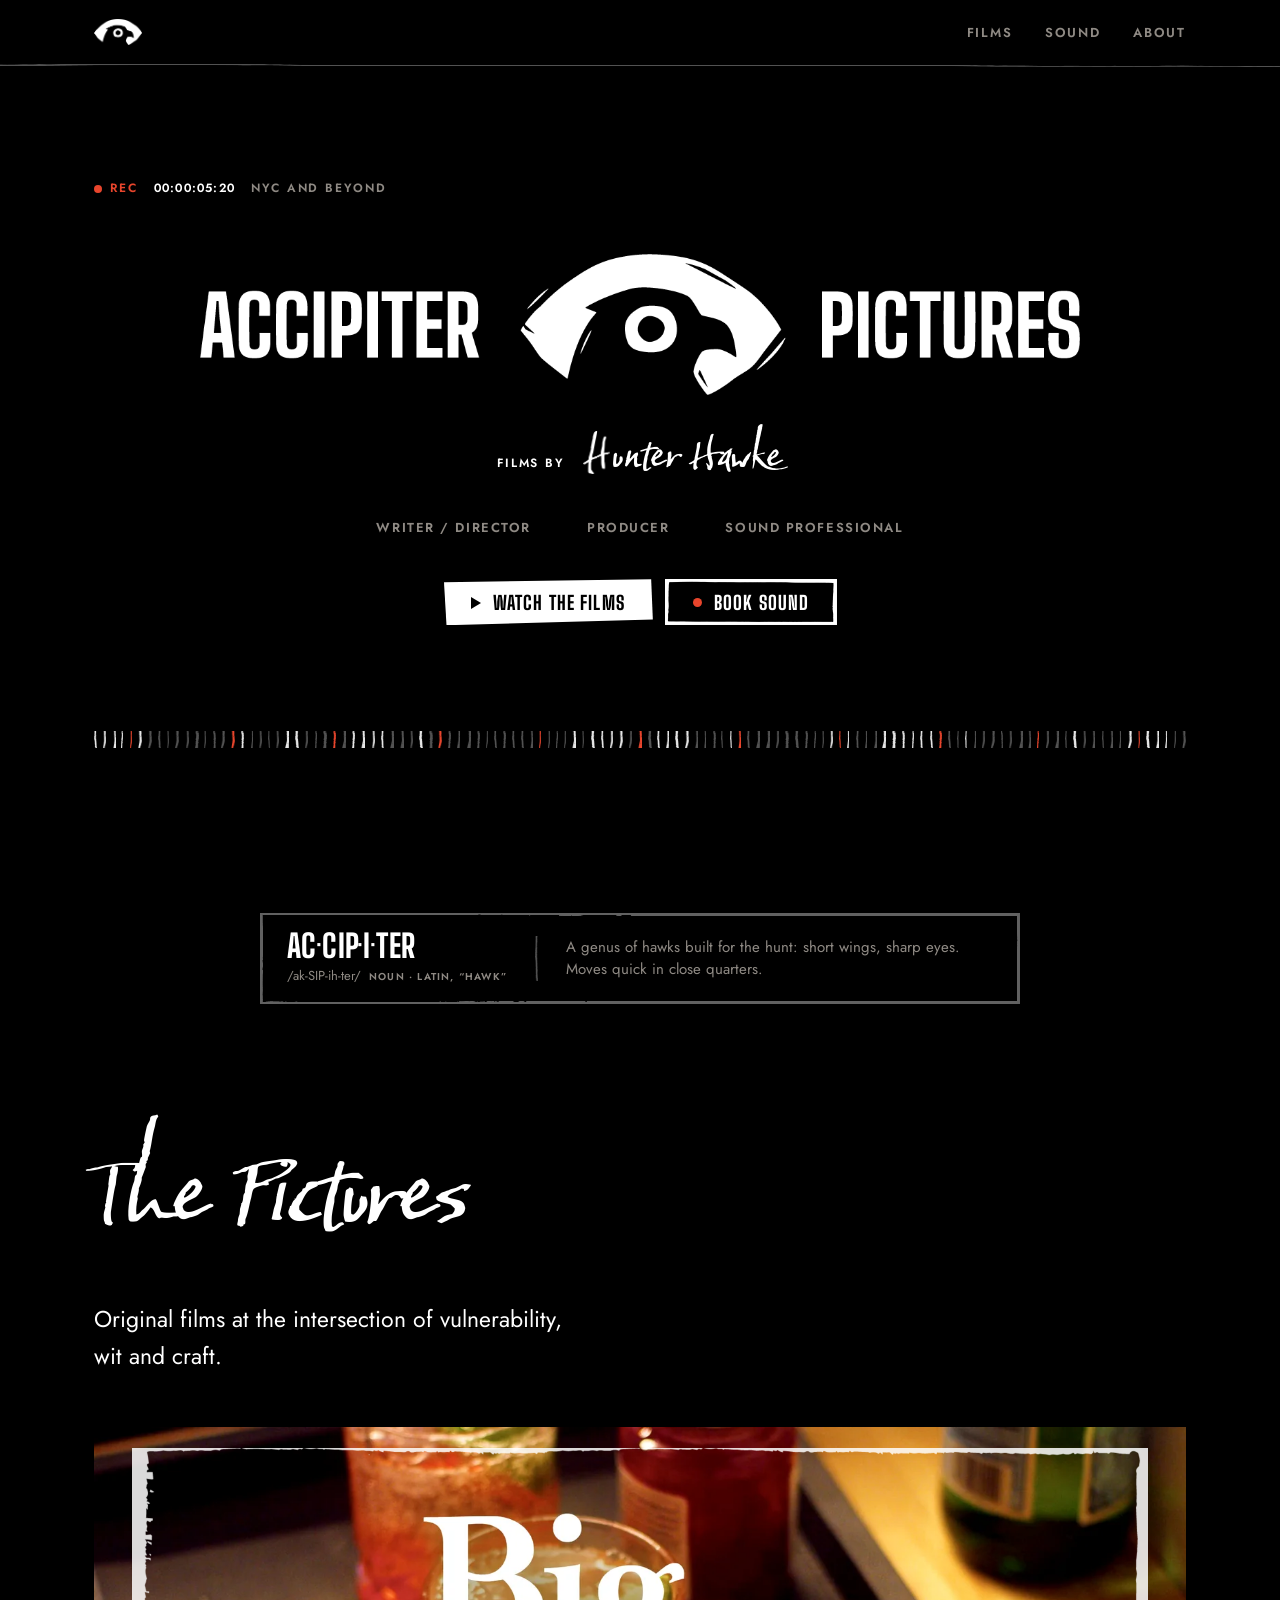
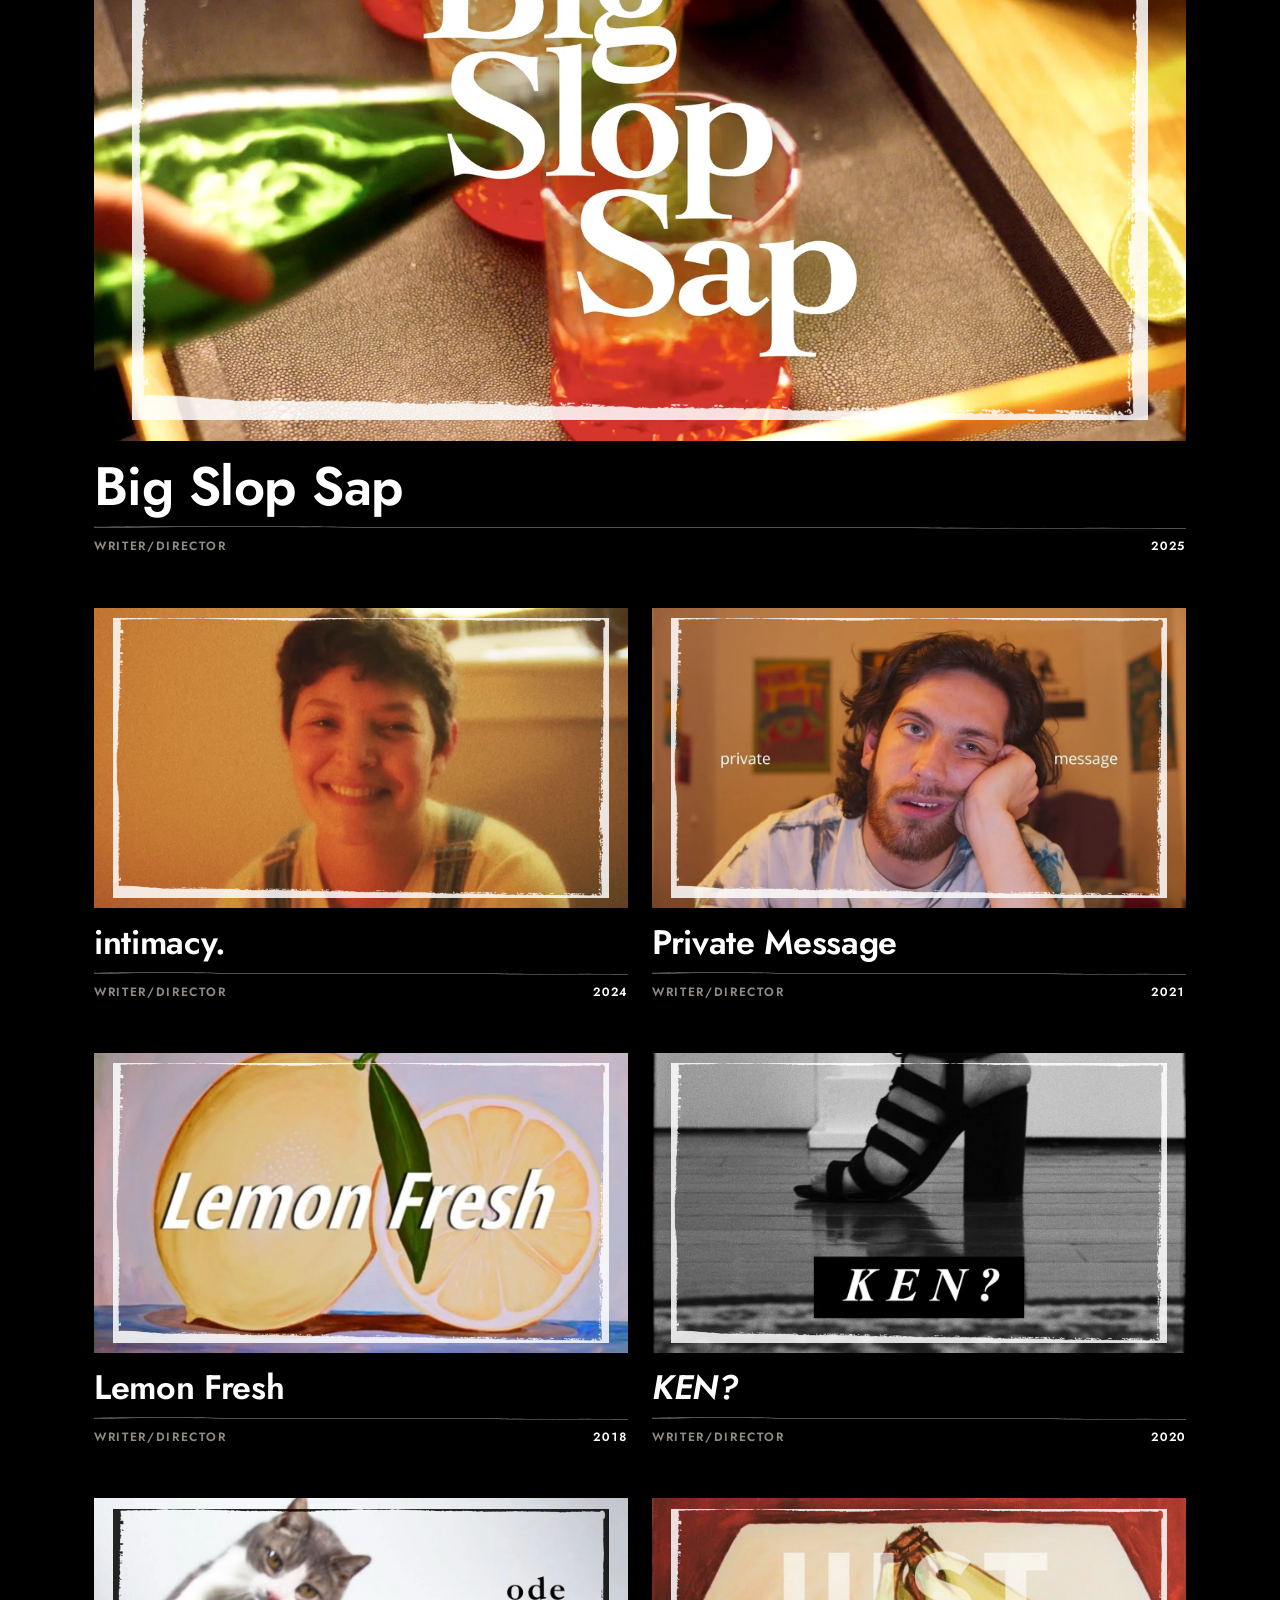
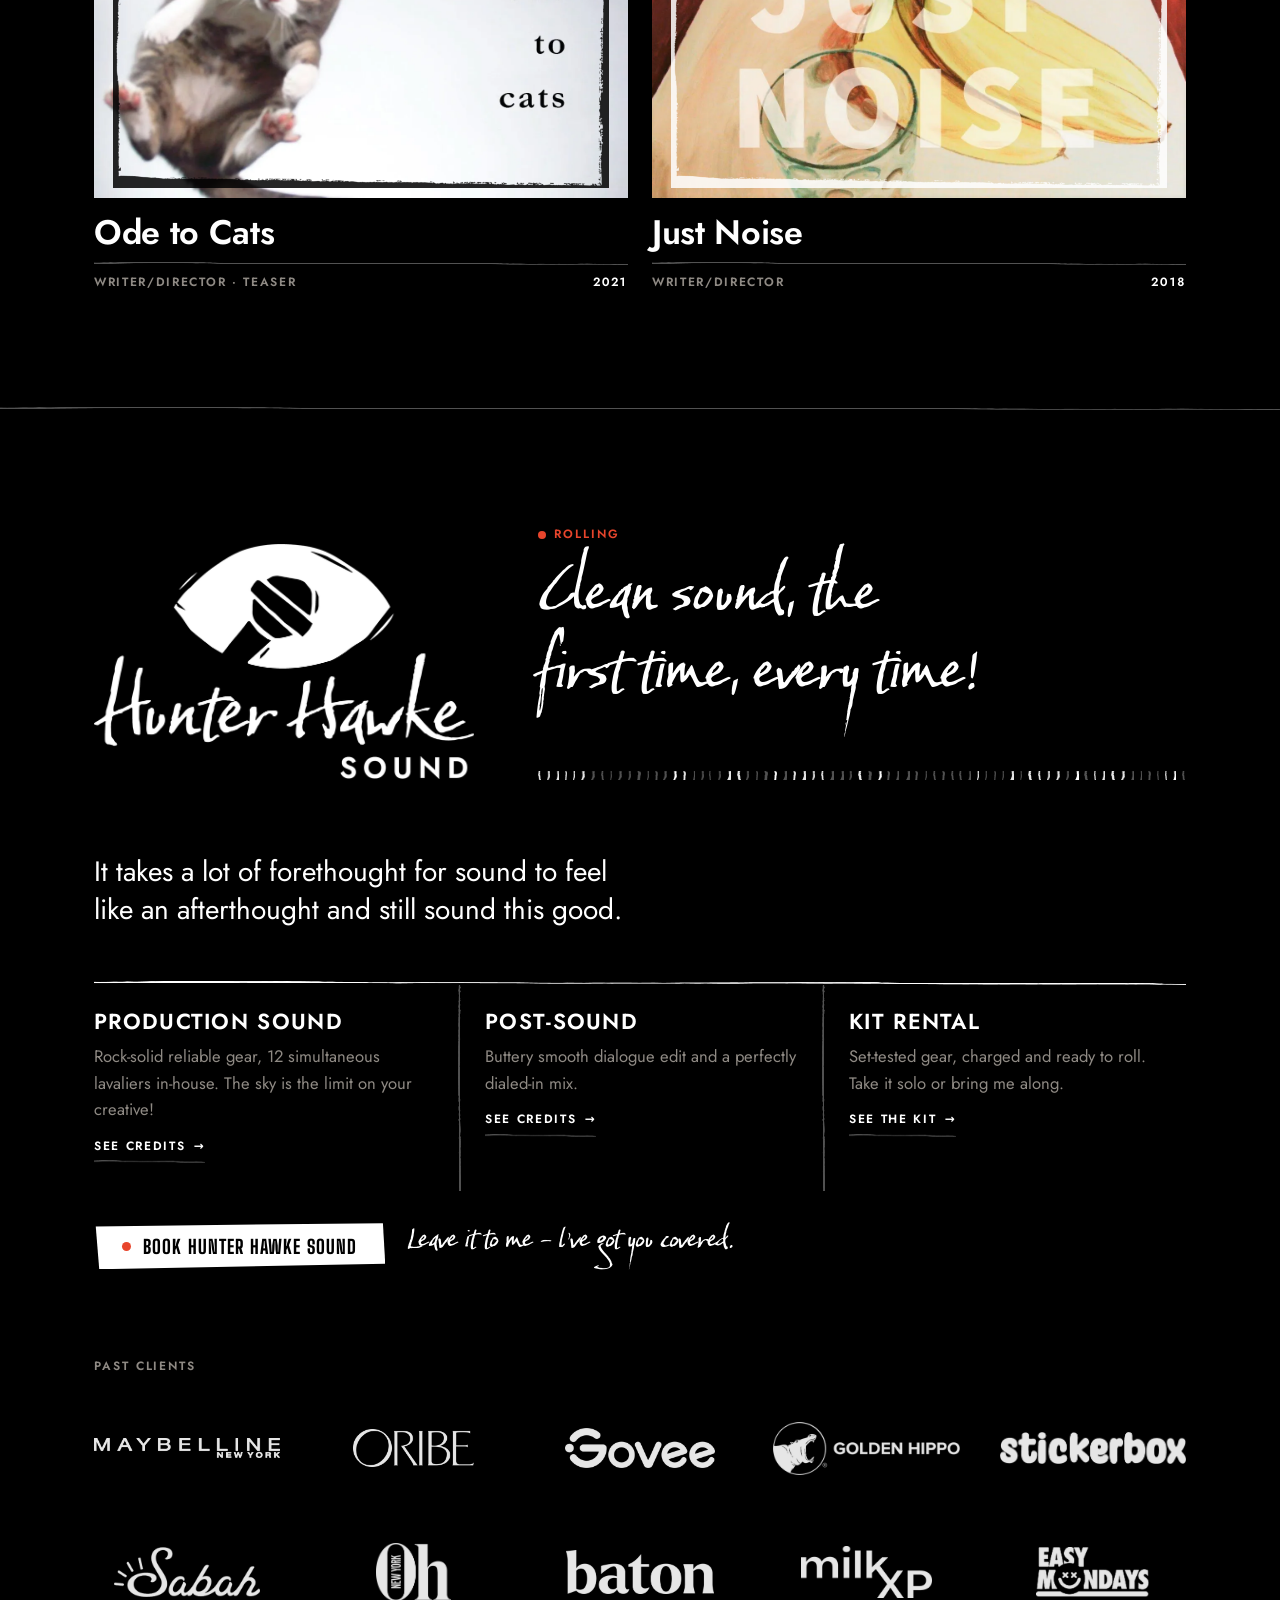
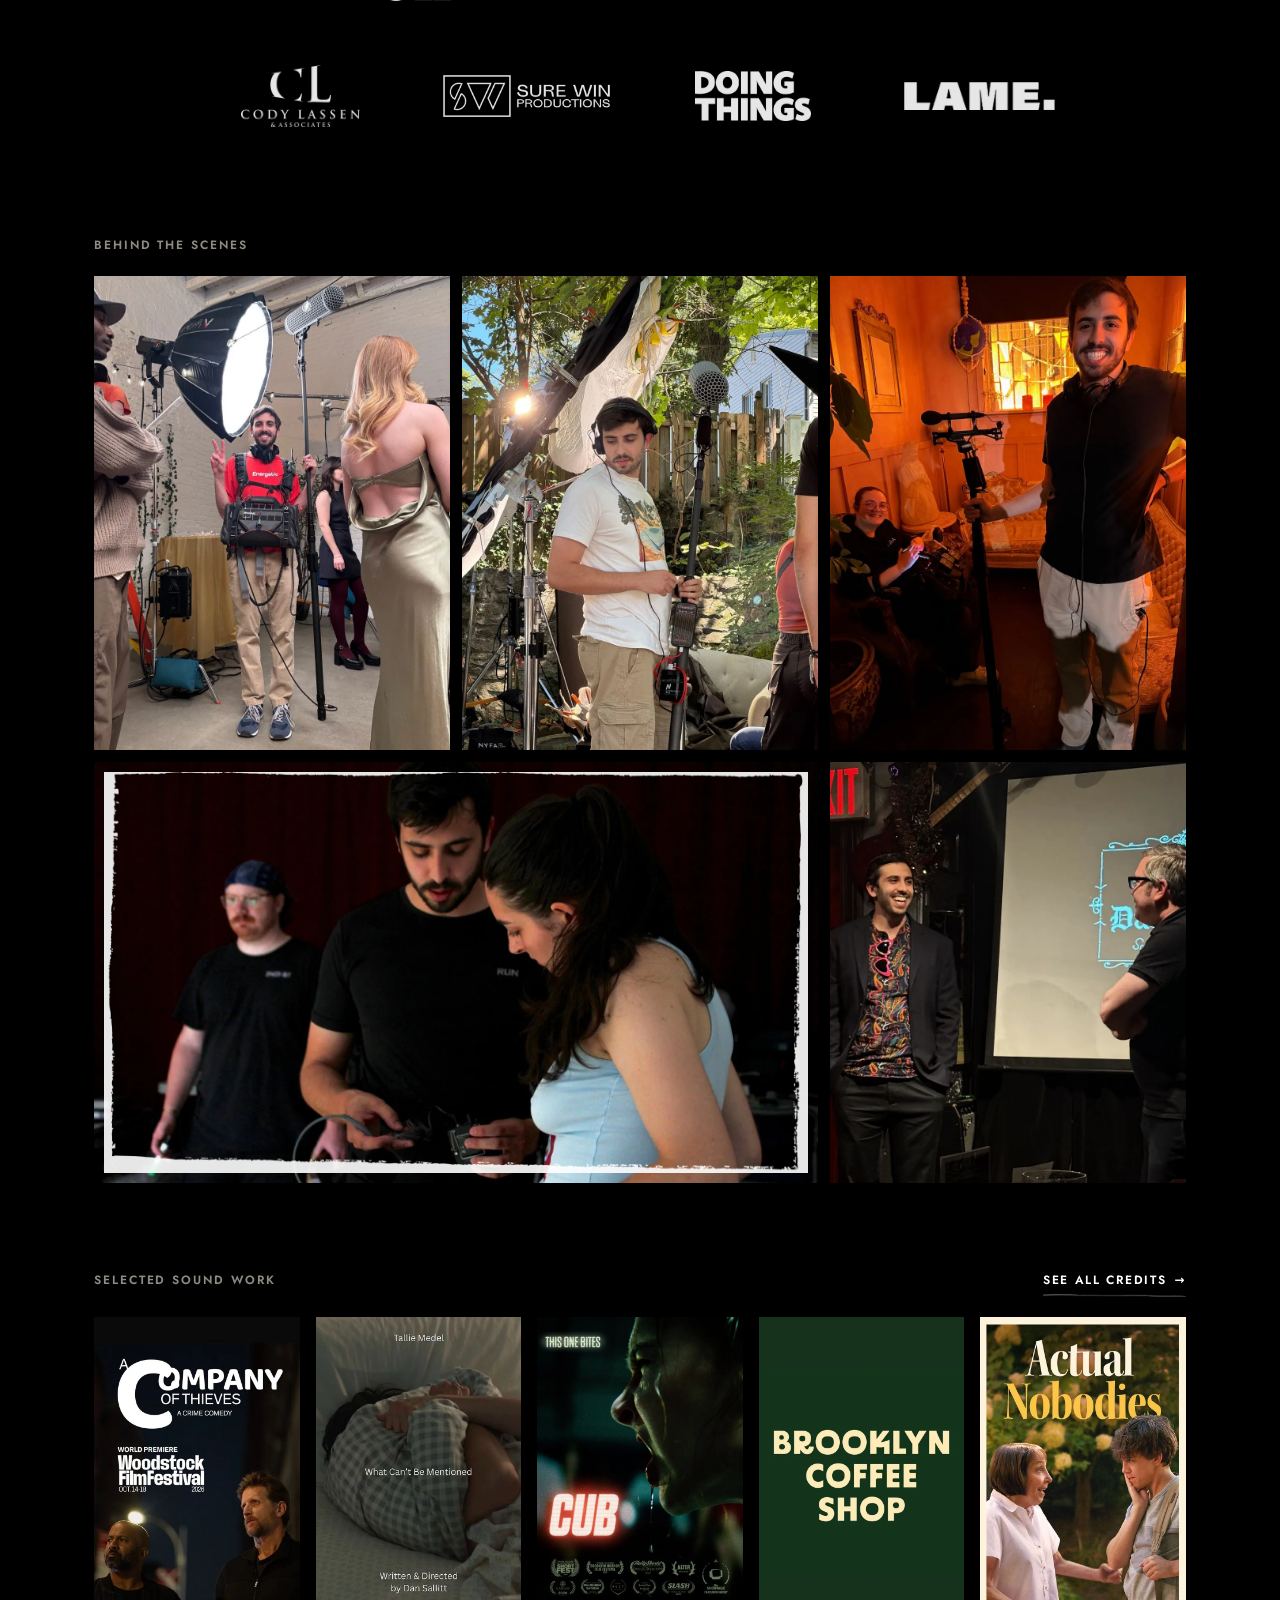
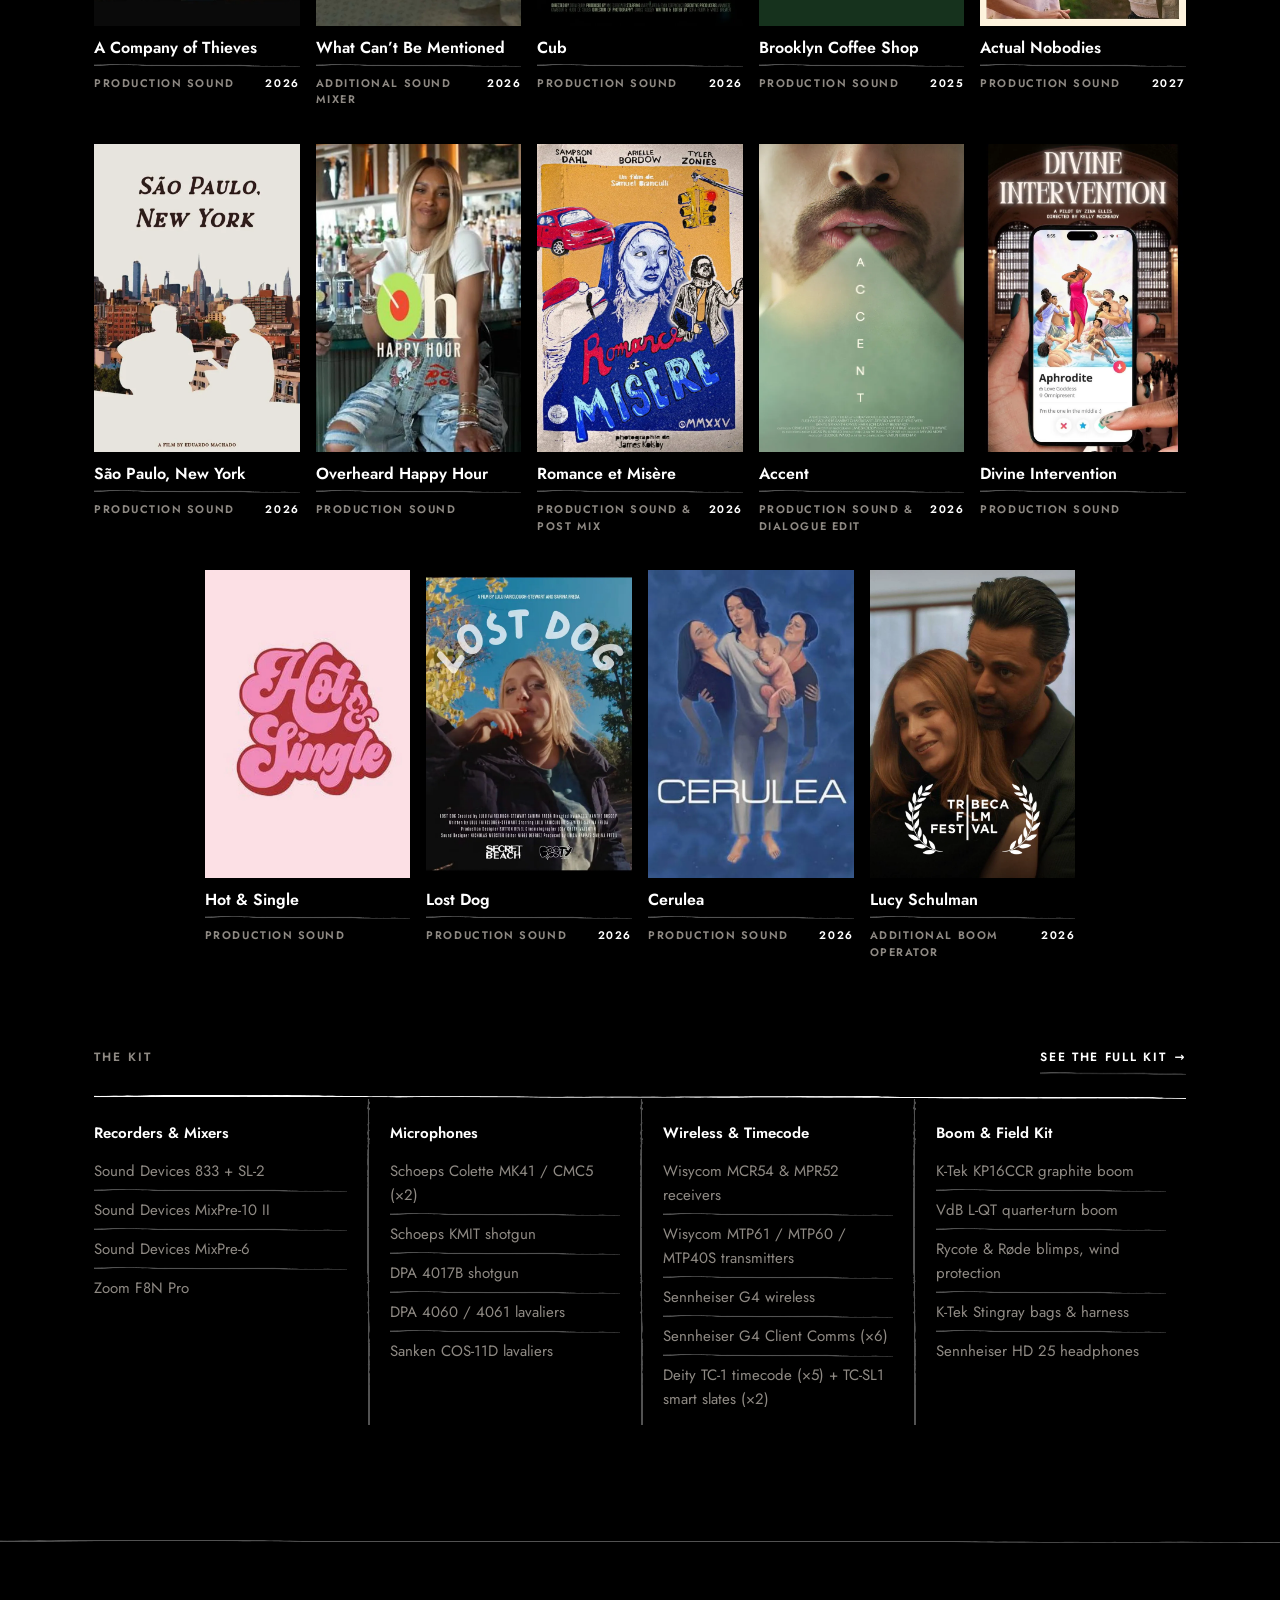
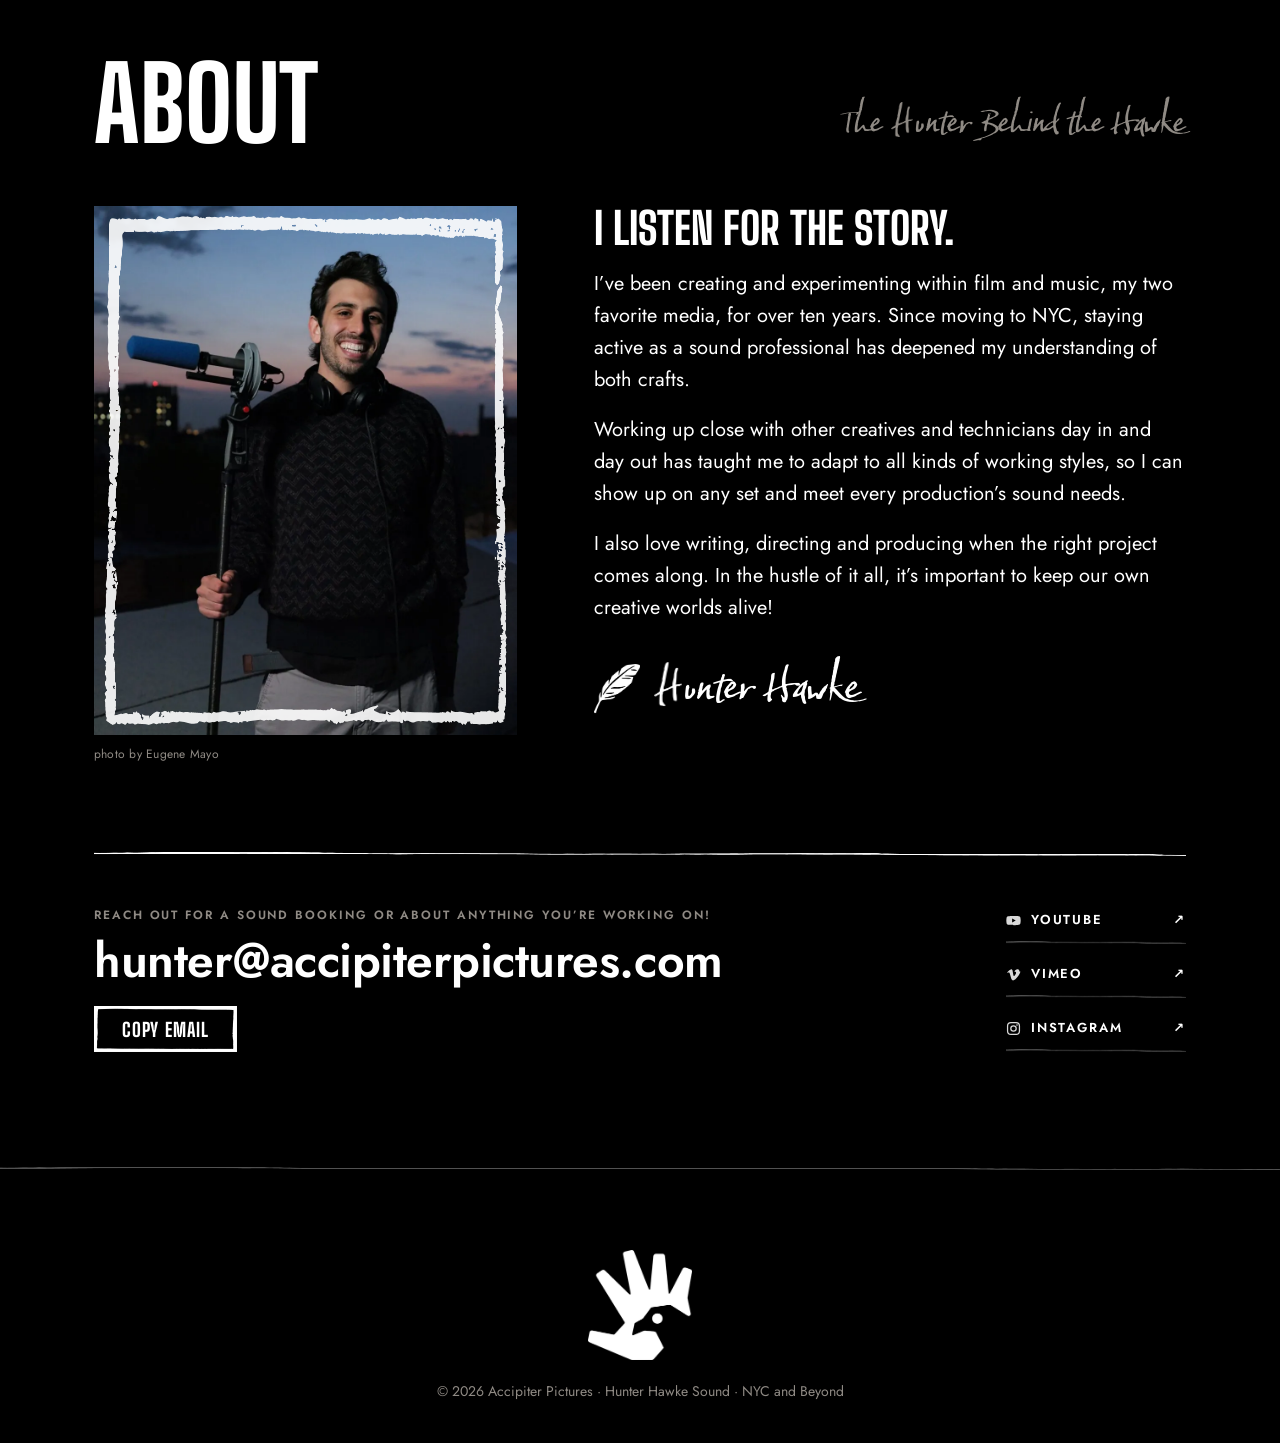
==== commit 826b3ba1: "Main page: See credits links on Production sound and Post-sound Post-sound opens /credits/#post with" ====
--- a/index.html
+++ b/index.html
@@ -181,8 +181,8 @@
       <p class="sound-intro">It takes a lot of forethought for sound to feel like an afterthought and still sound this good.</p>
 
       <div class="services rule-top-bright">
-        <div class="svc"><h3>Production sound</h3><p>Rock-solid reliable gear, 12 simultaneous lavaliers in-house. The sky is the limit on your creative!</p></div>
-        <div class="svc"><h3>Post-sound</h3><p>Buttery smooth dialogue edit and a perfectly dialed-in mix.</p></div>
+        <div class="svc"><h3>Production sound</h3><p>Rock-solid reliable gear, 12 simultaneous lavaliers in-house. The sky is the limit on your creative!</p><a class="more caps rule-bottom" href="credits/">See credits <span aria-hidden="true">→</span></a></div>
+        <div class="svc"><h3>Post-sound</h3><p>Buttery smooth dialogue edit and a perfectly dialed-in mix.</p><a class="more caps rule-bottom" href="credits/#post">See credits <span aria-hidden="true">→</span></a></div>
         <div class="svc"><h3>Kit rental</h3><p>Set-tested gear, charged and ready to roll. Take it solo or bring me along.</p><a class="more caps rule-bottom" href="kit/">See the kit <span aria-hidden="true">→</span></a></div>
       </div>
       <div class="sound-cta">
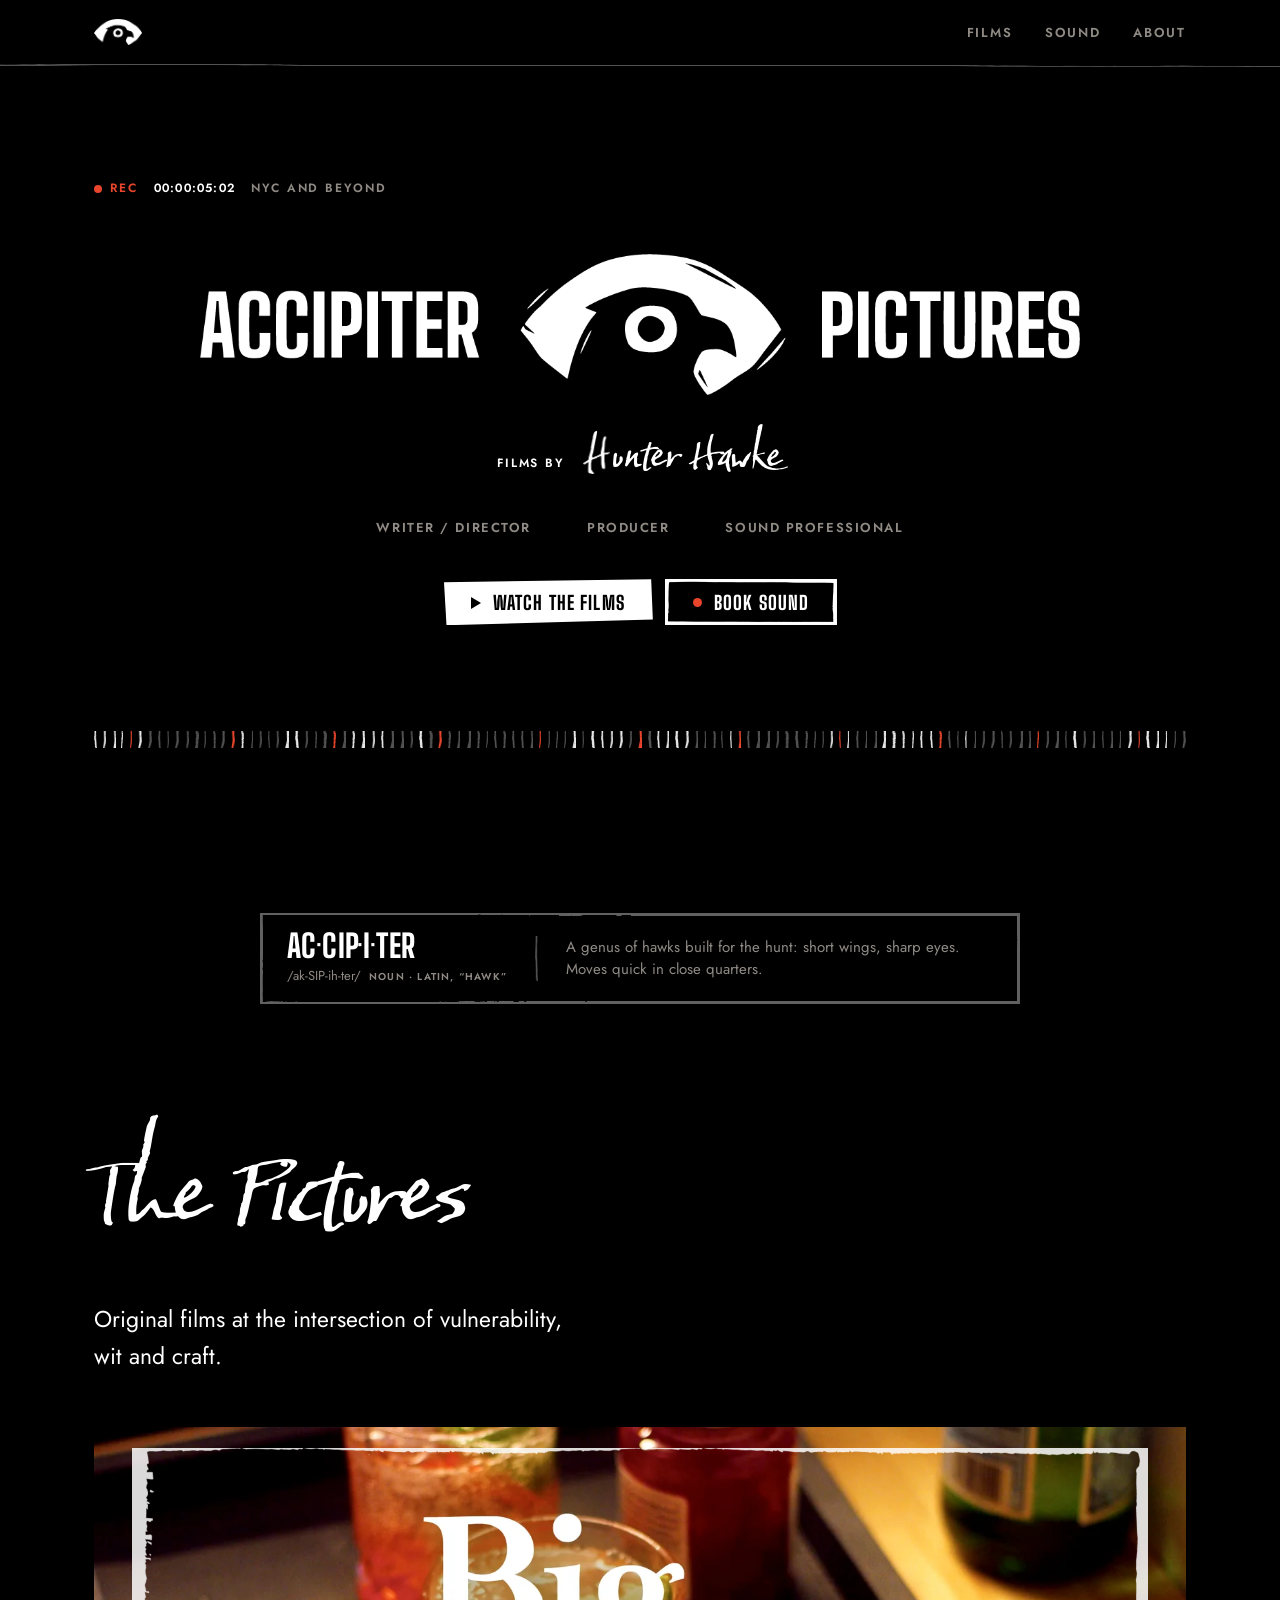
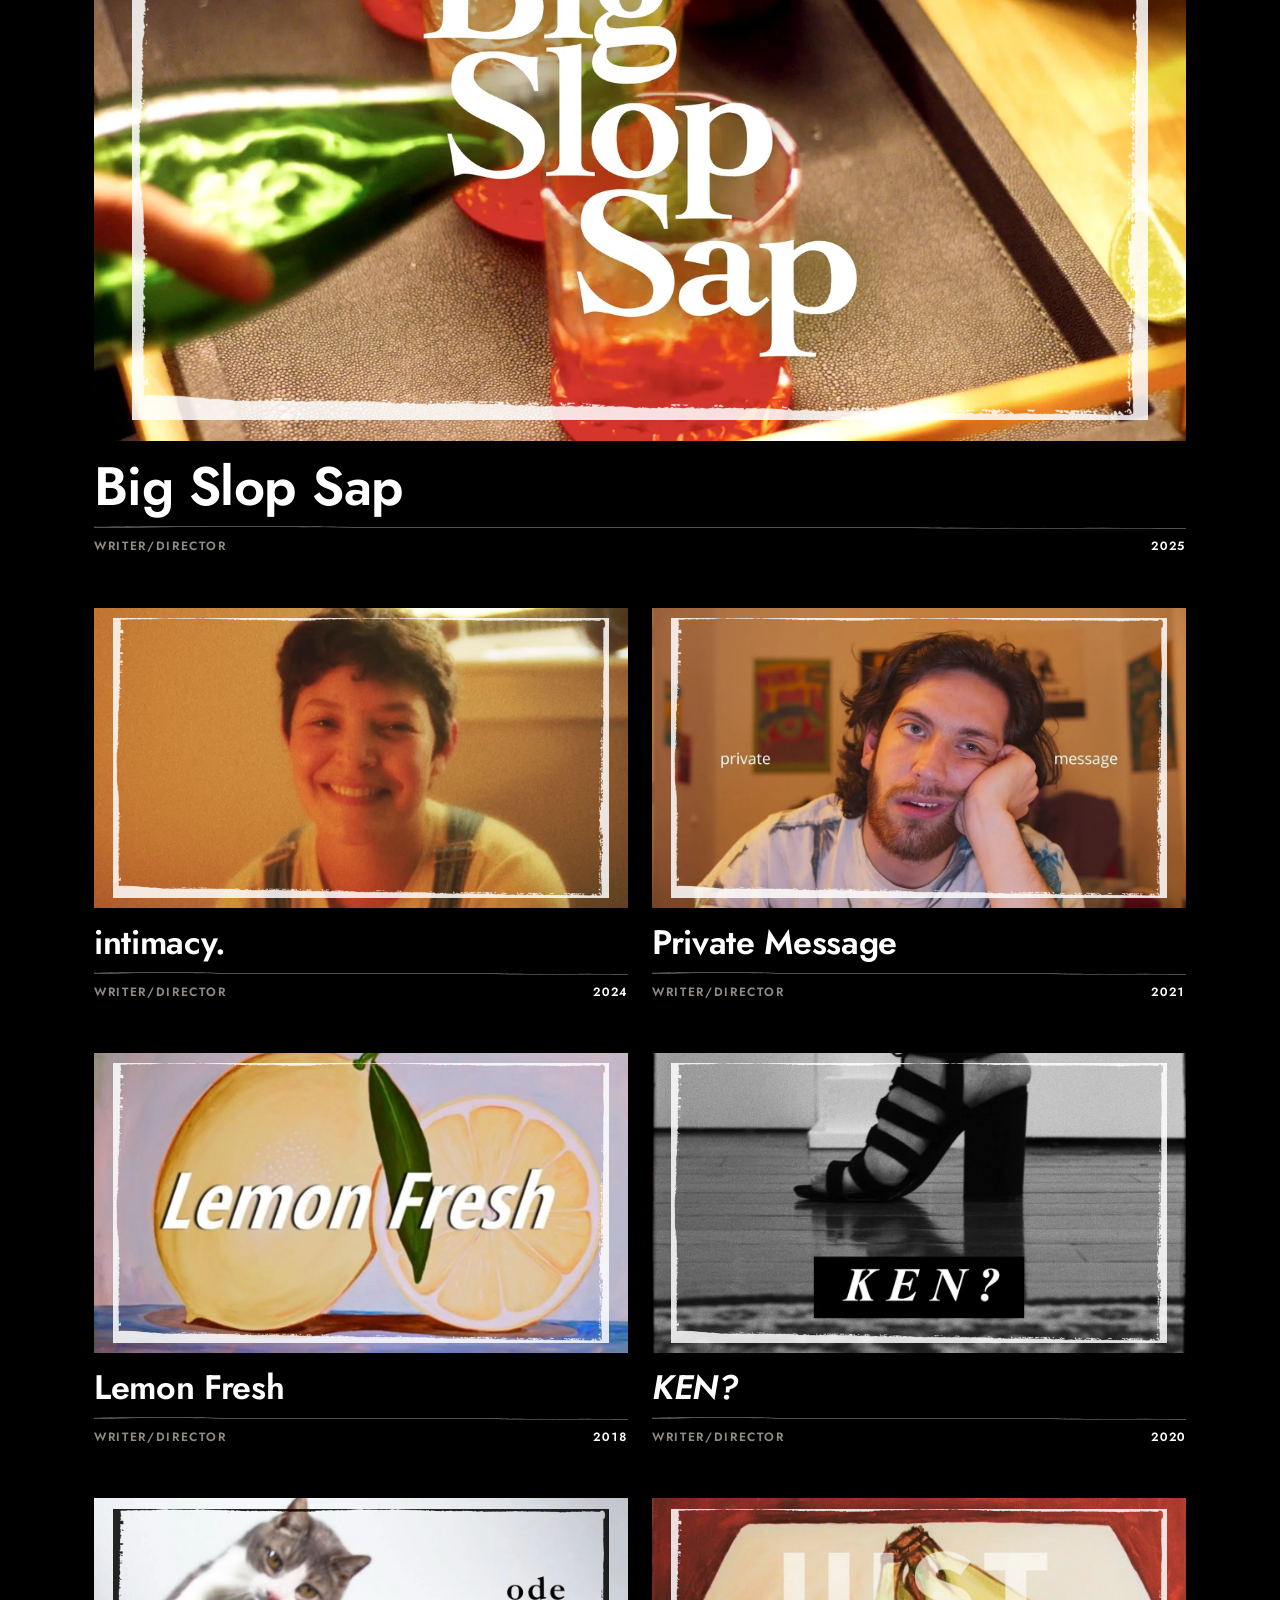
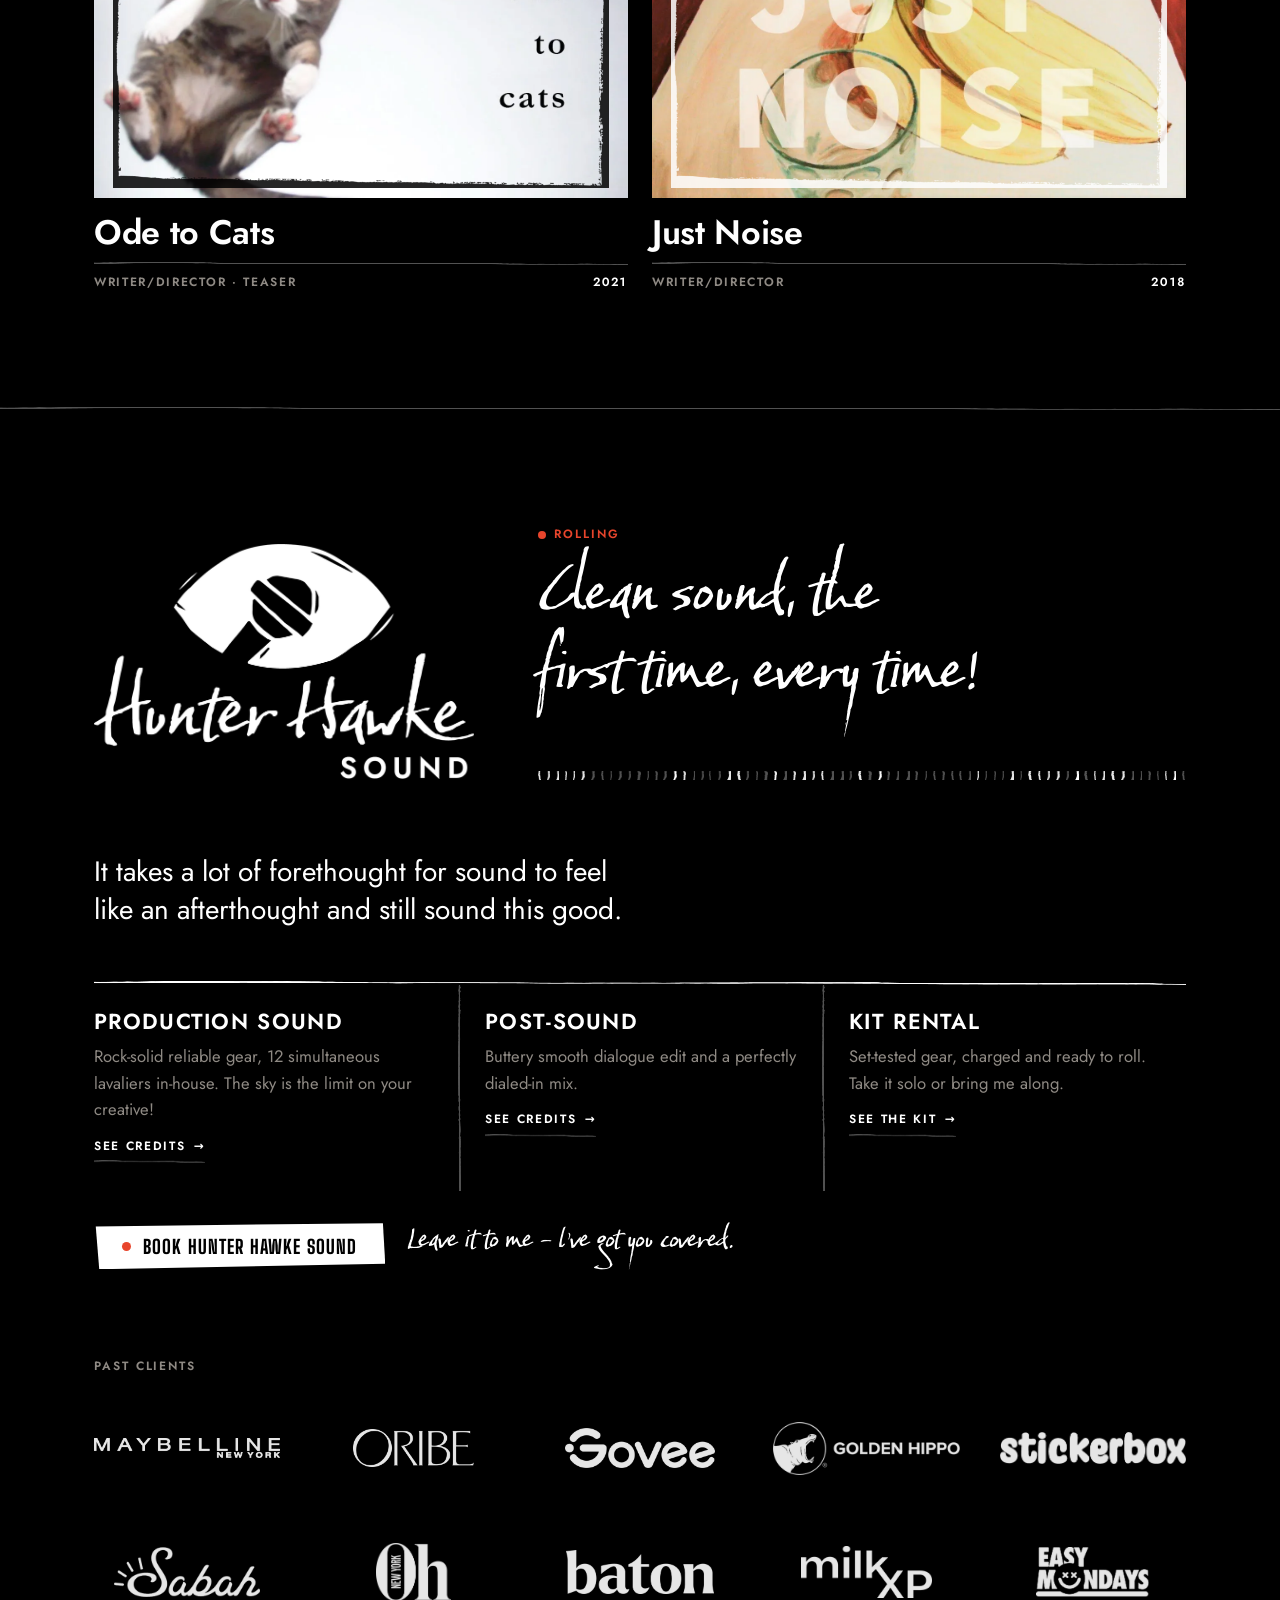
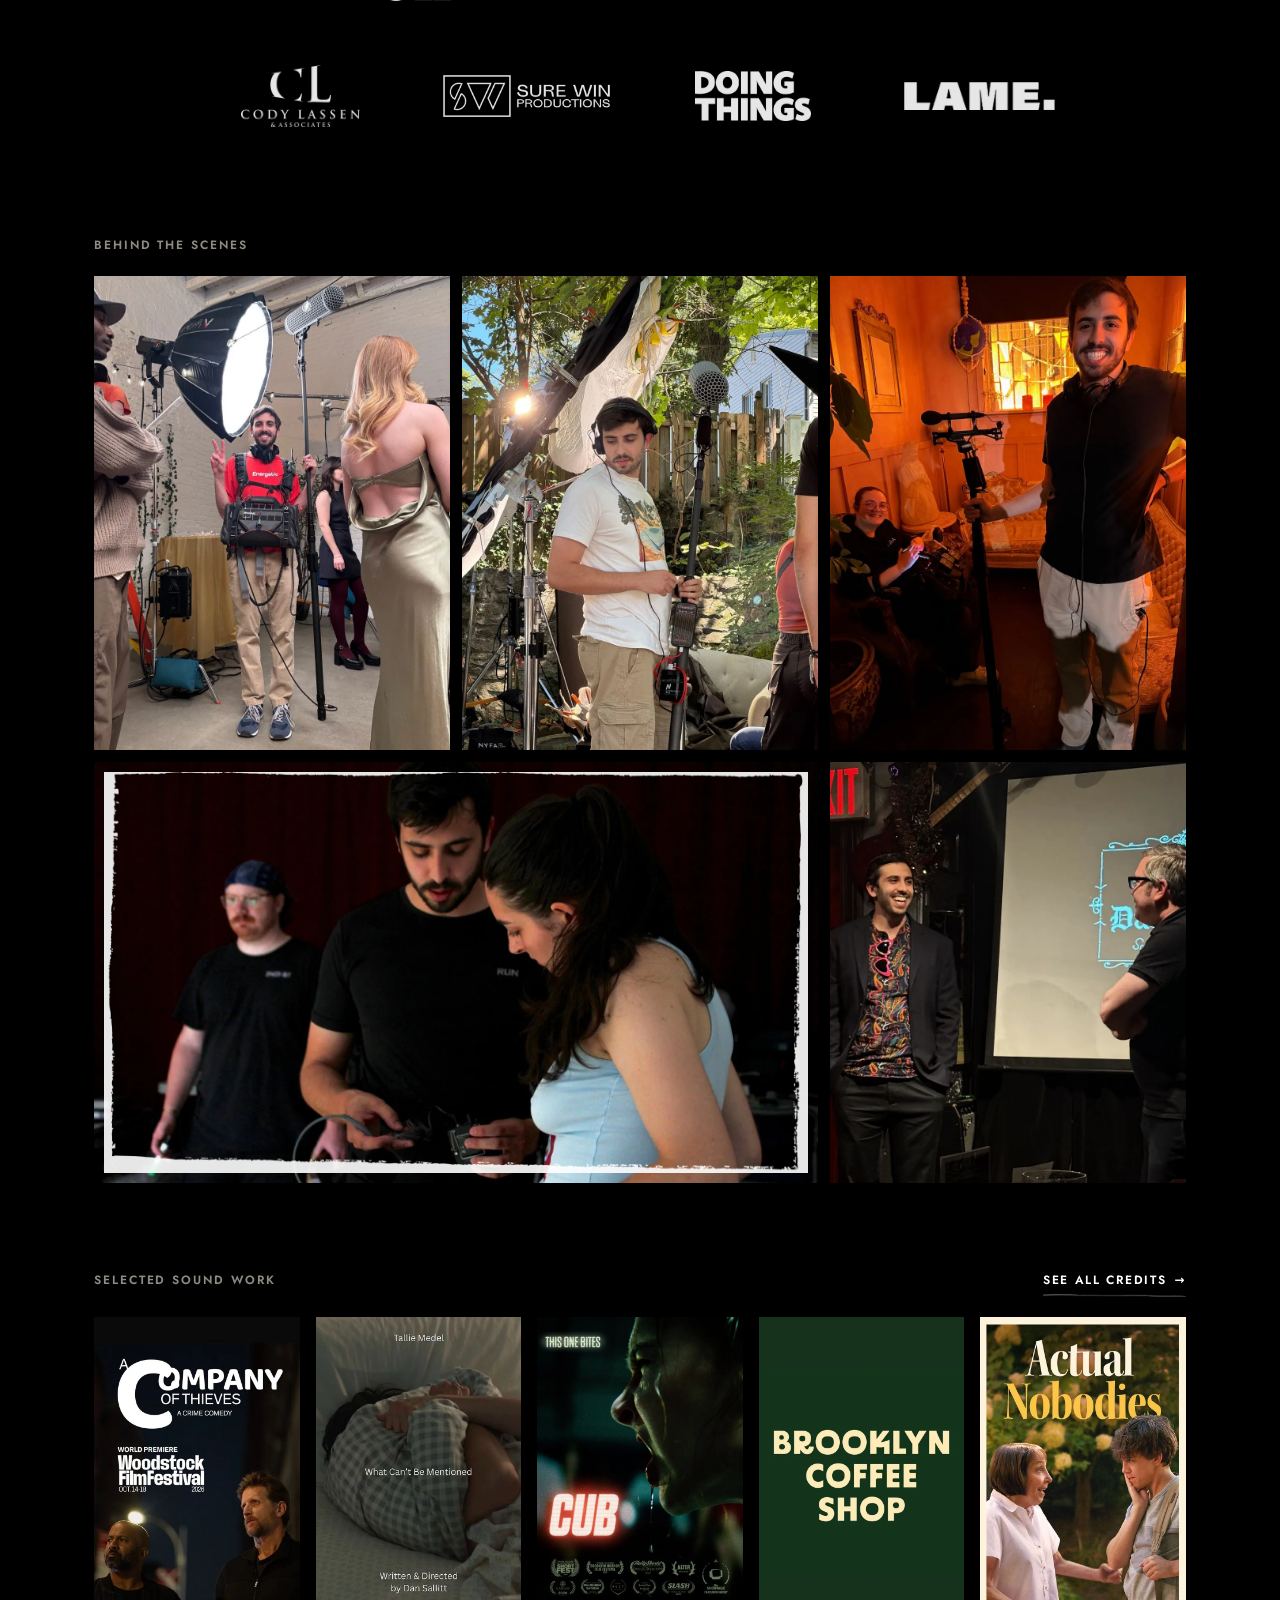
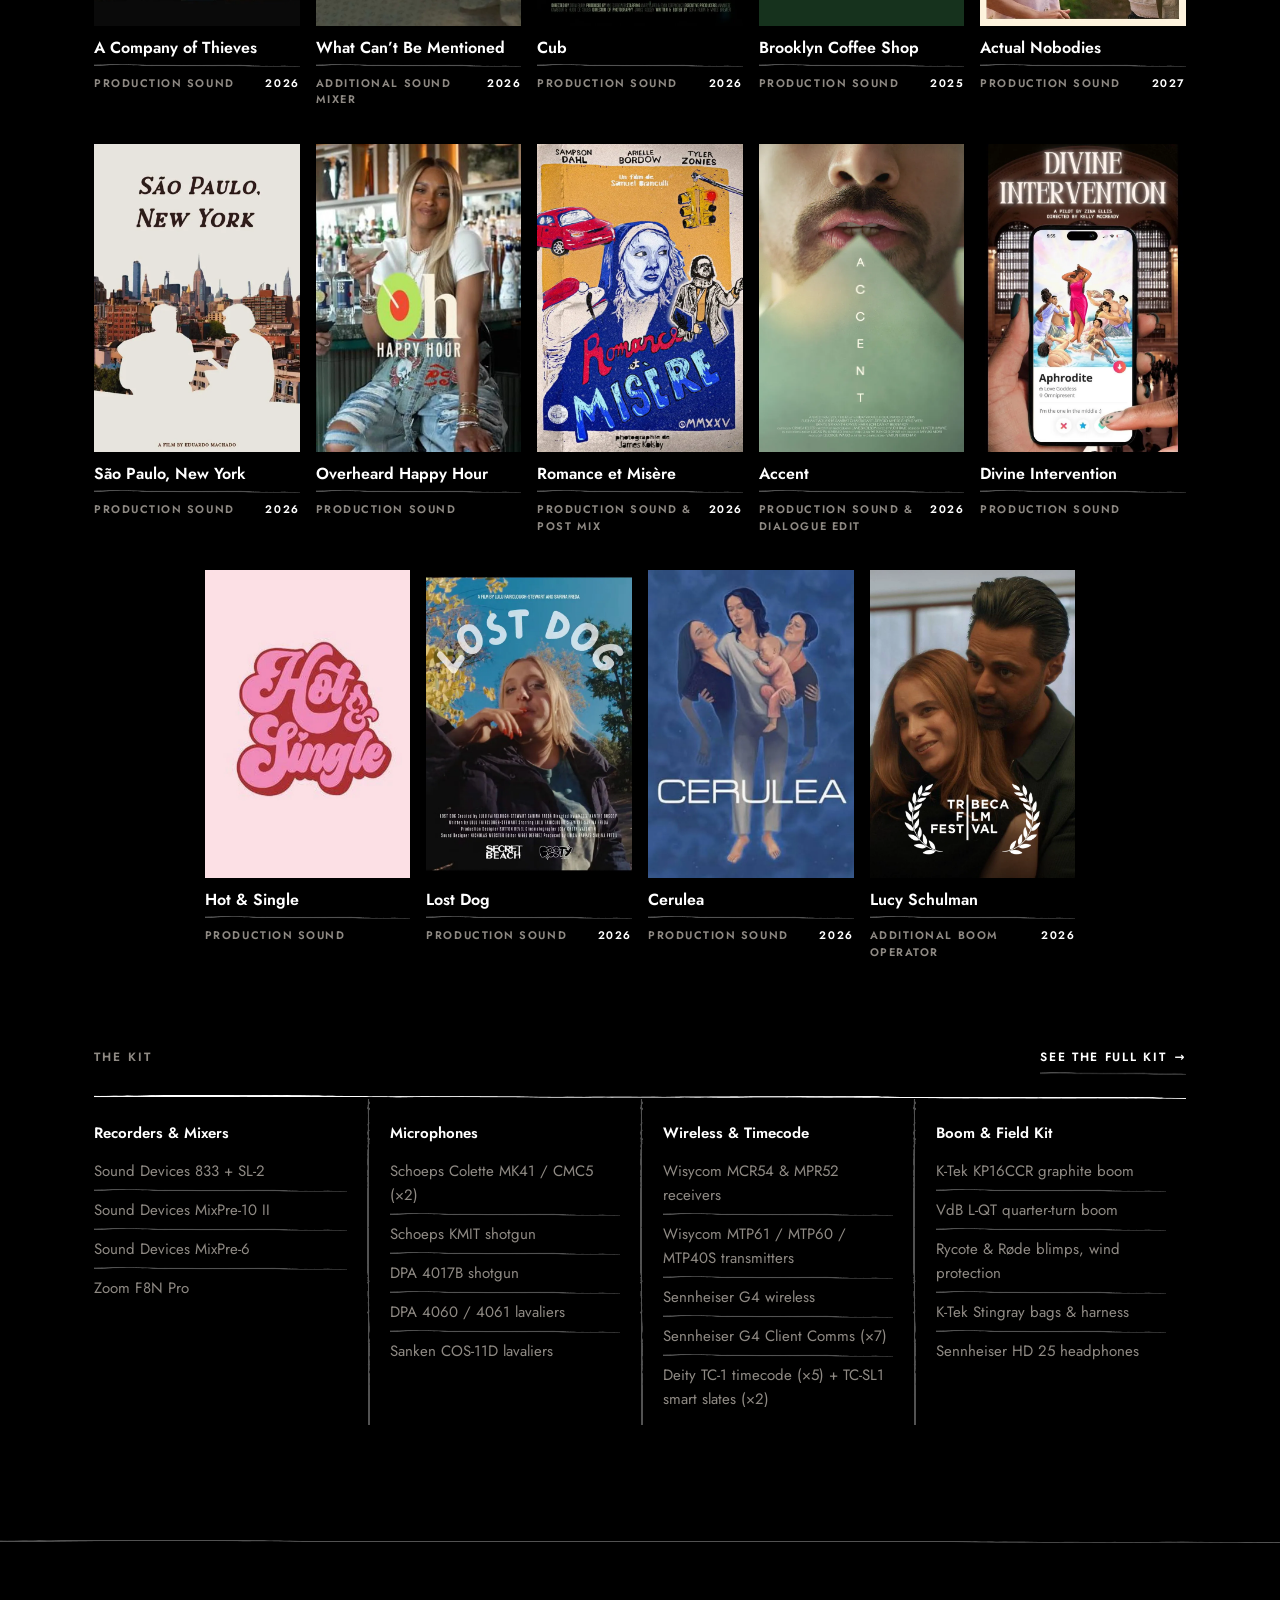
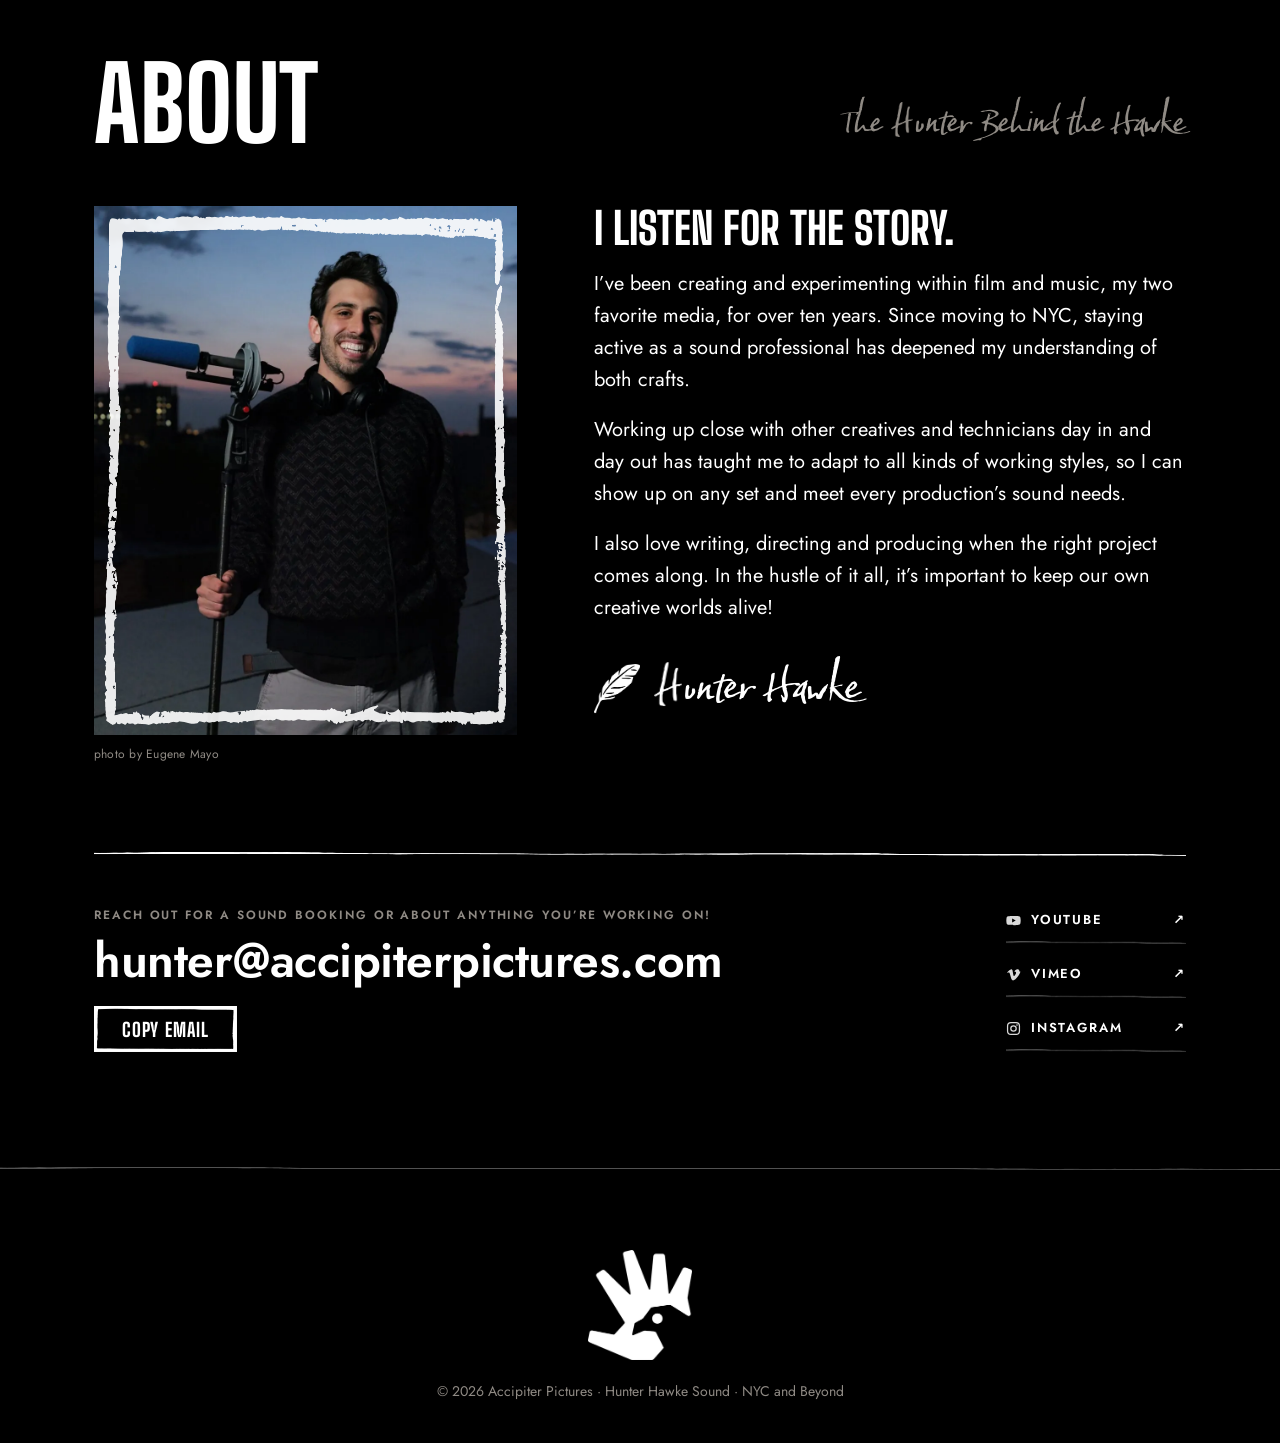
==== commit 401337e6: "Kit: 7 client comms (kit + main page); Credits booking line shortened Cross-page: kit page stats/lis" ====
--- a/index.html
+++ b/index.html
@@ -262,7 +262,7 @@
             <li>Wisycom MCR54 &amp; MPR52 receivers</li>
             <li>Wisycom MTP61 / MTP60 / MTP40S transmitters</li>
             <li>Sennheiser G4 wireless</li>
-            <li>Sennheiser G4 Client Comms (×6)</li>
+            <li>Sennheiser G4 Client Comms (×7)</li>
             <li>Deity TC-1 timecode (×5) + TC-SL1 smart slates (×2)</li>
           </ul></div>
           <div><h4>Boom &amp; Field Kit</h4><ul>
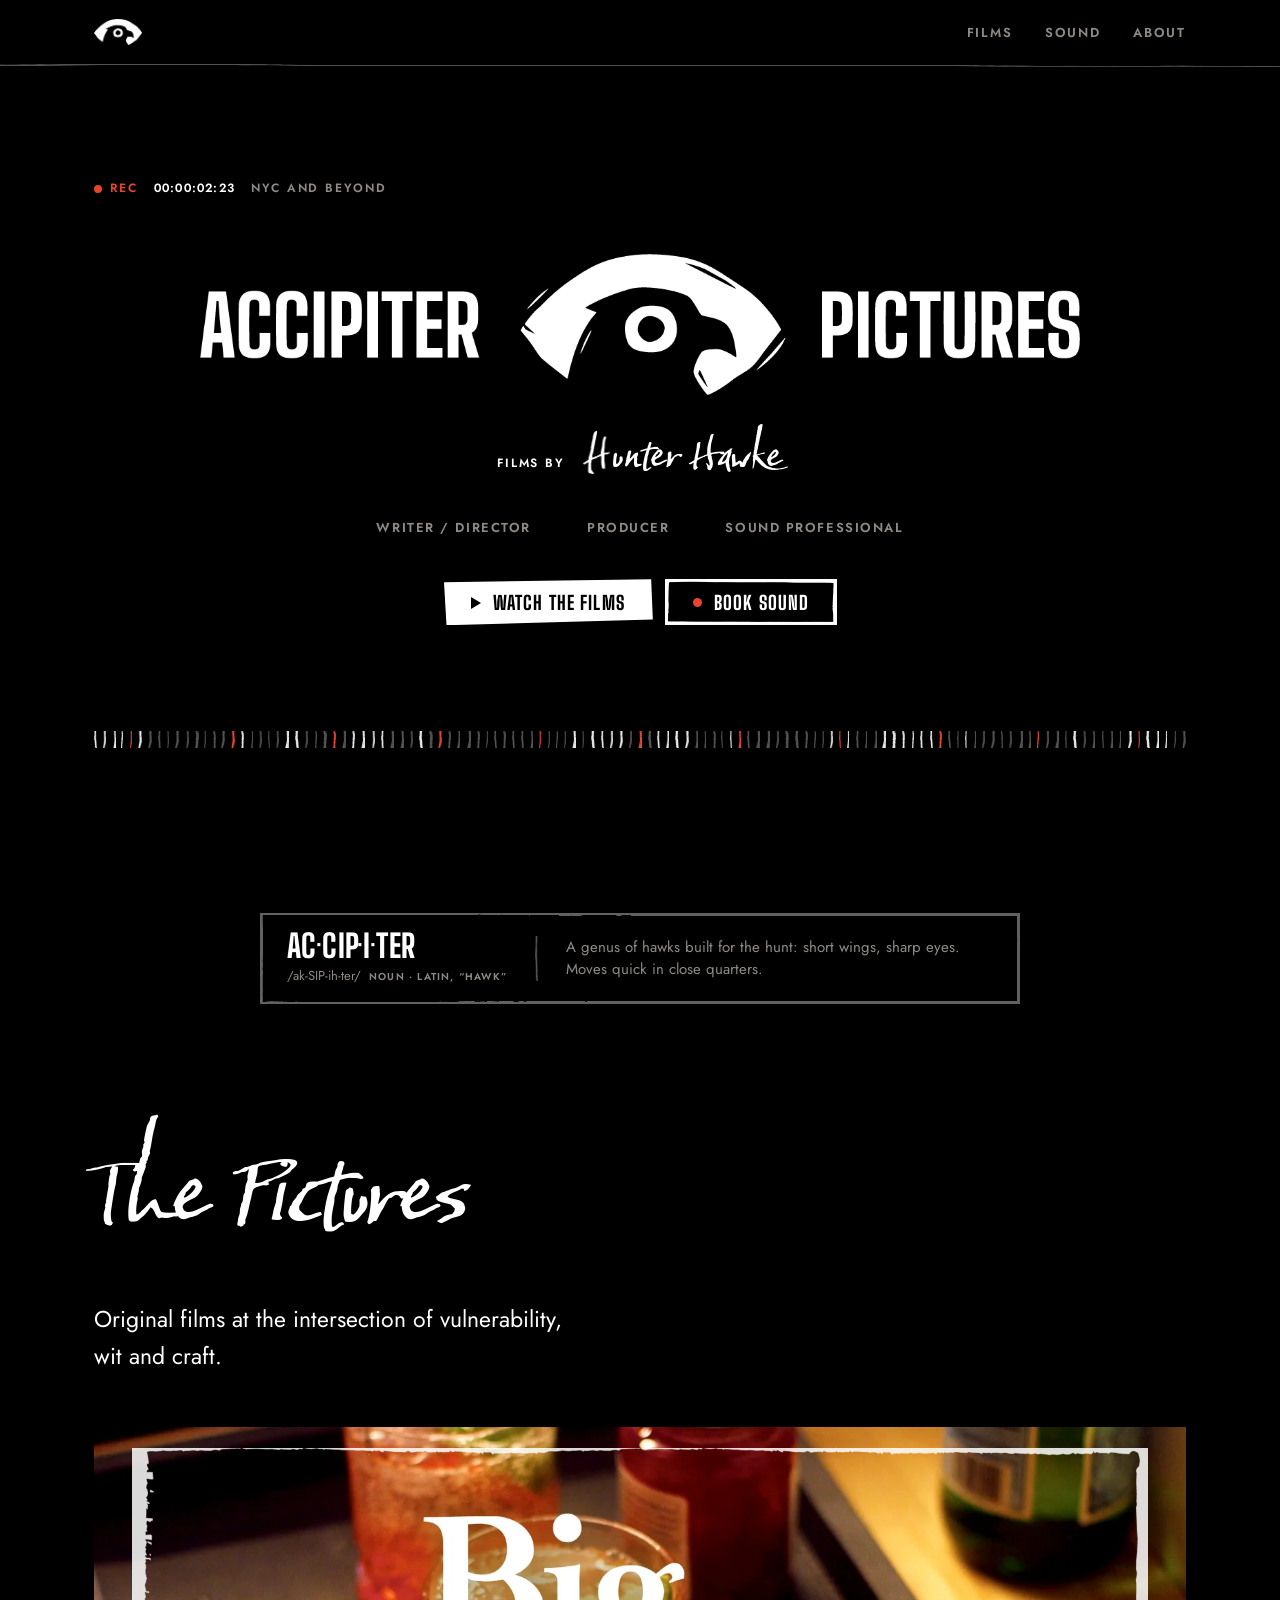
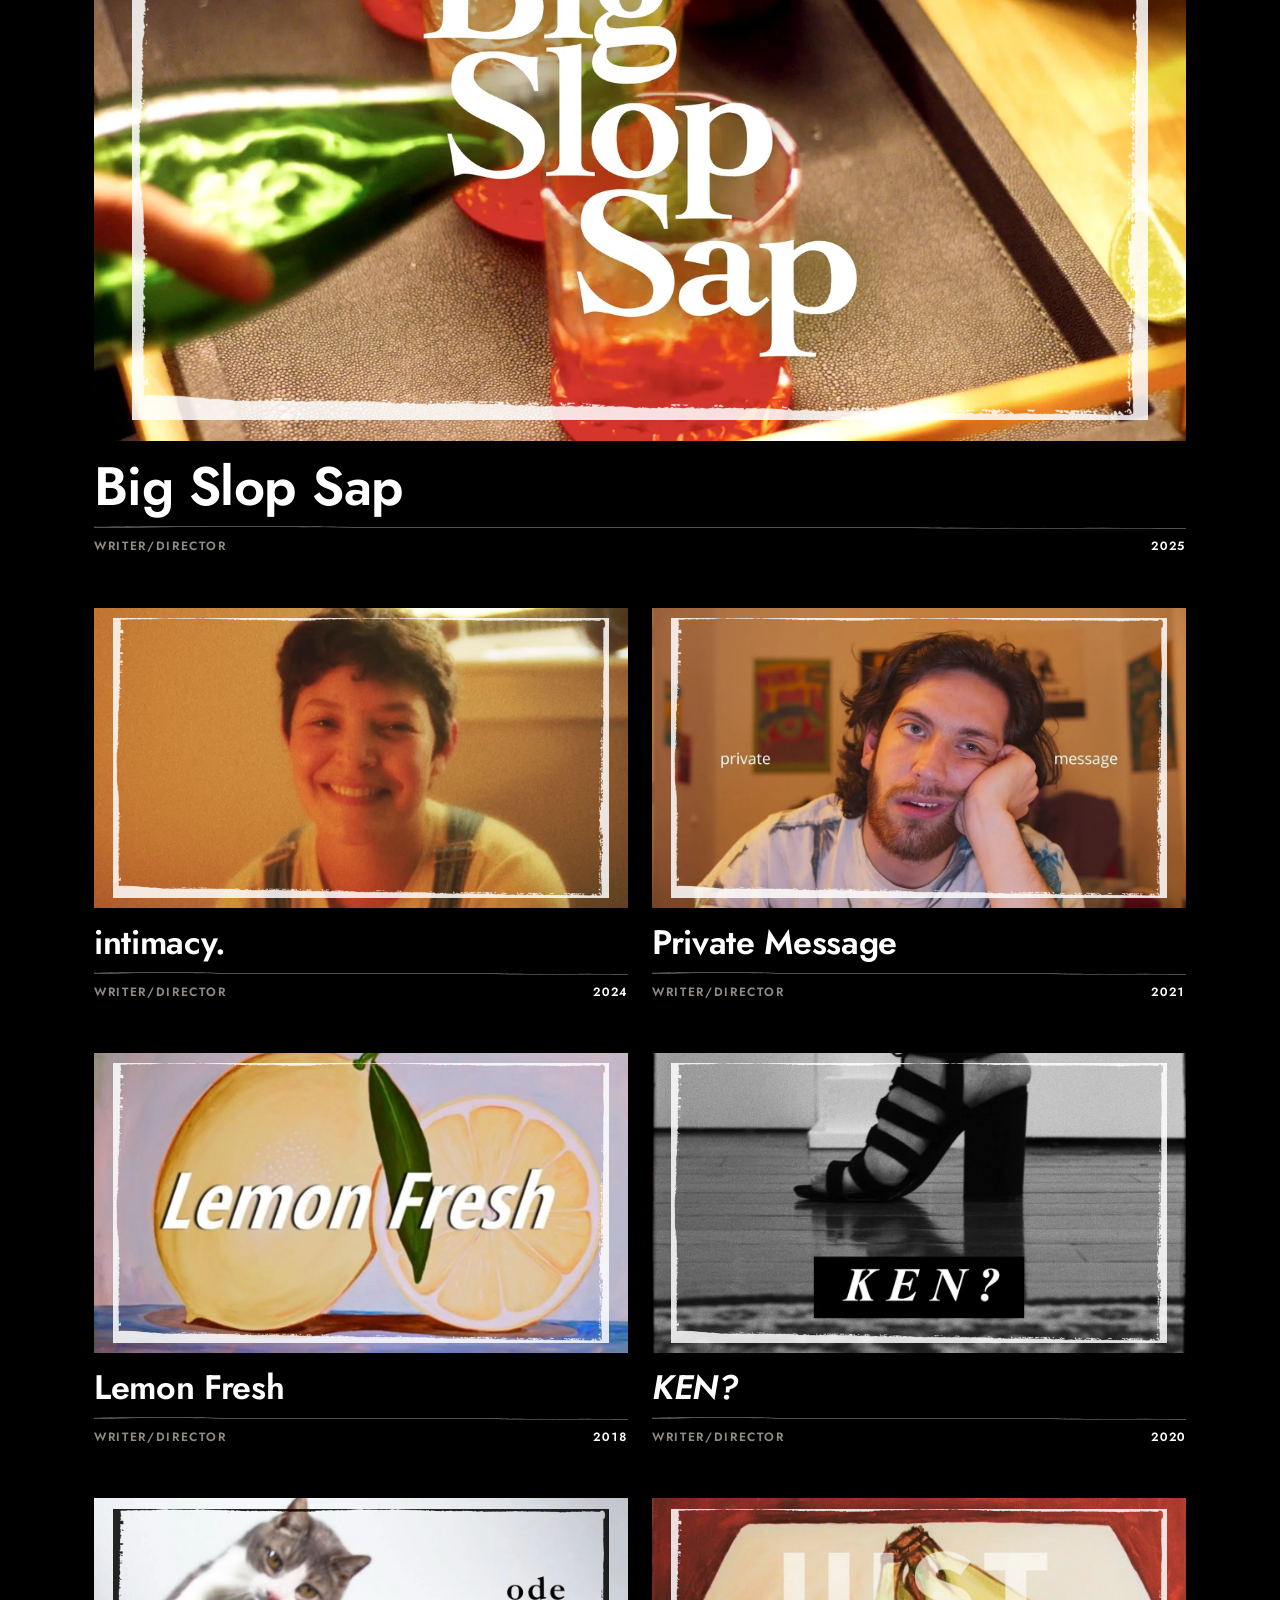
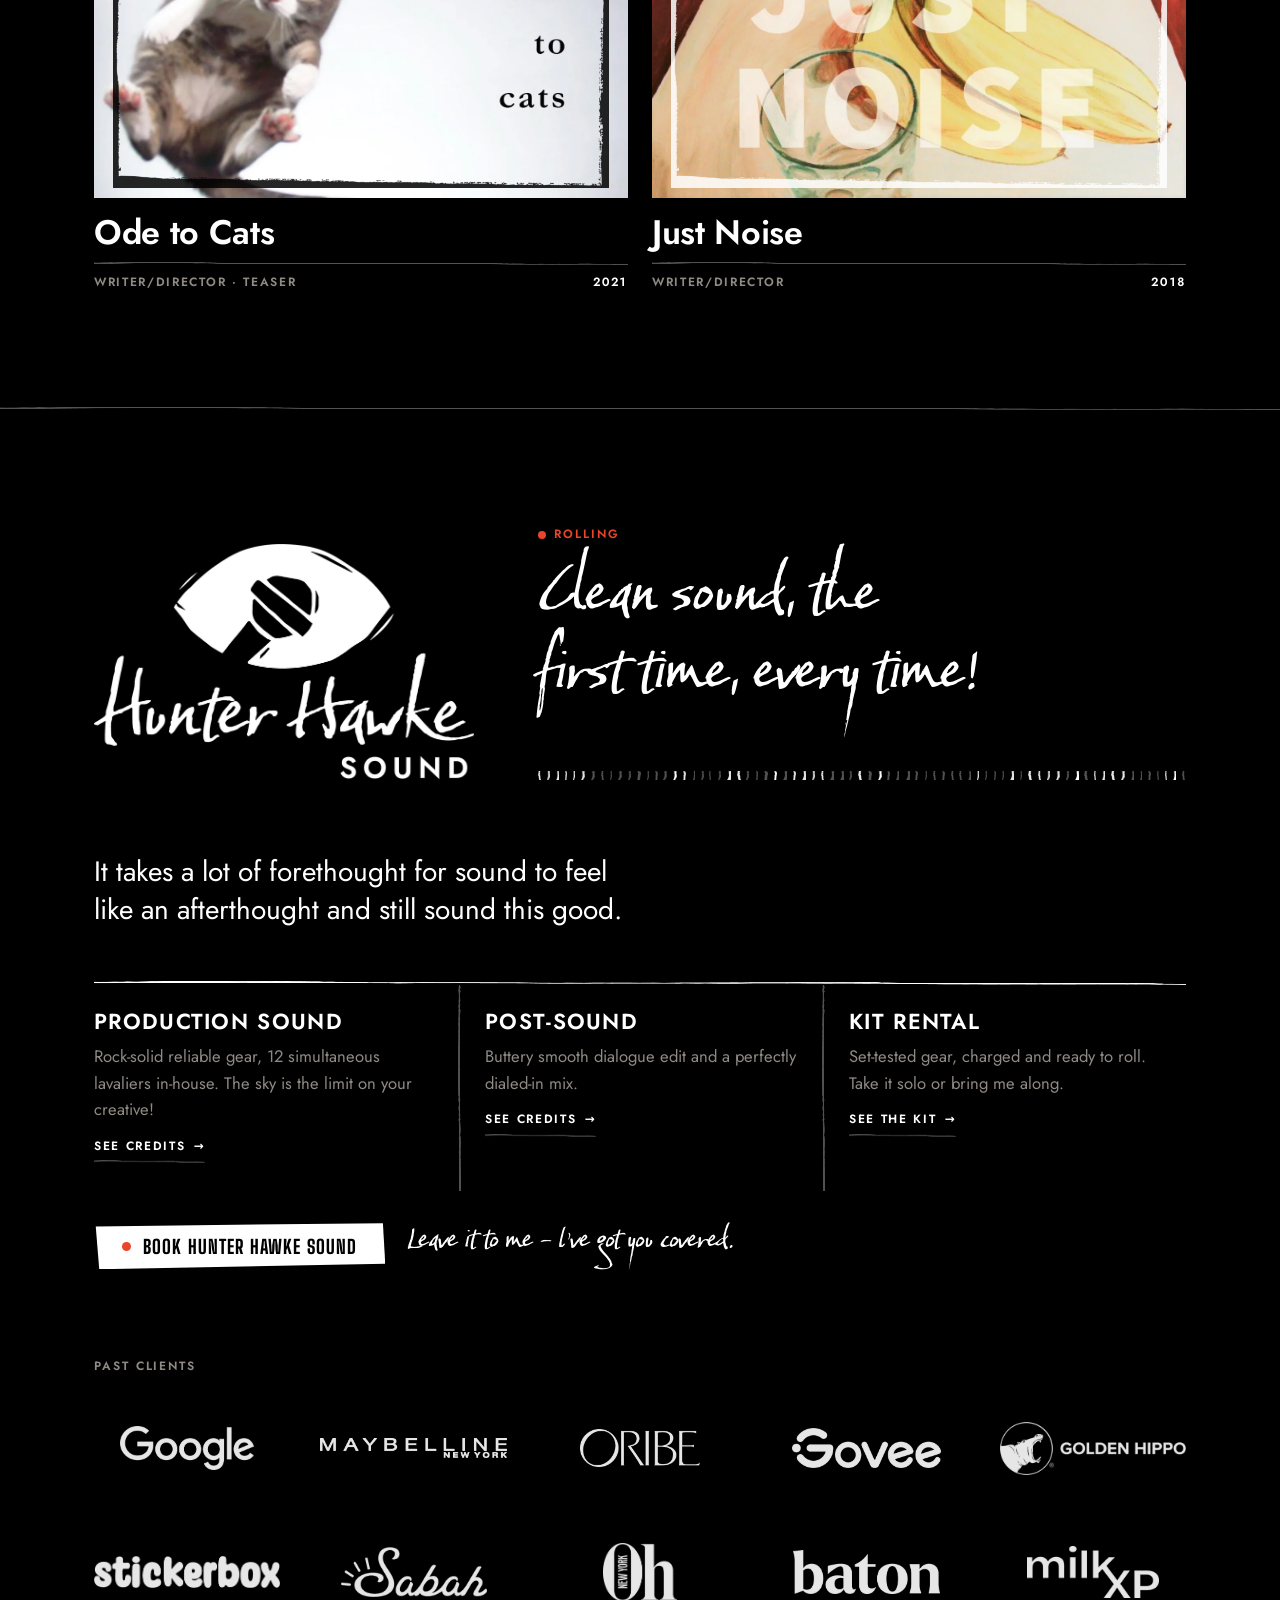
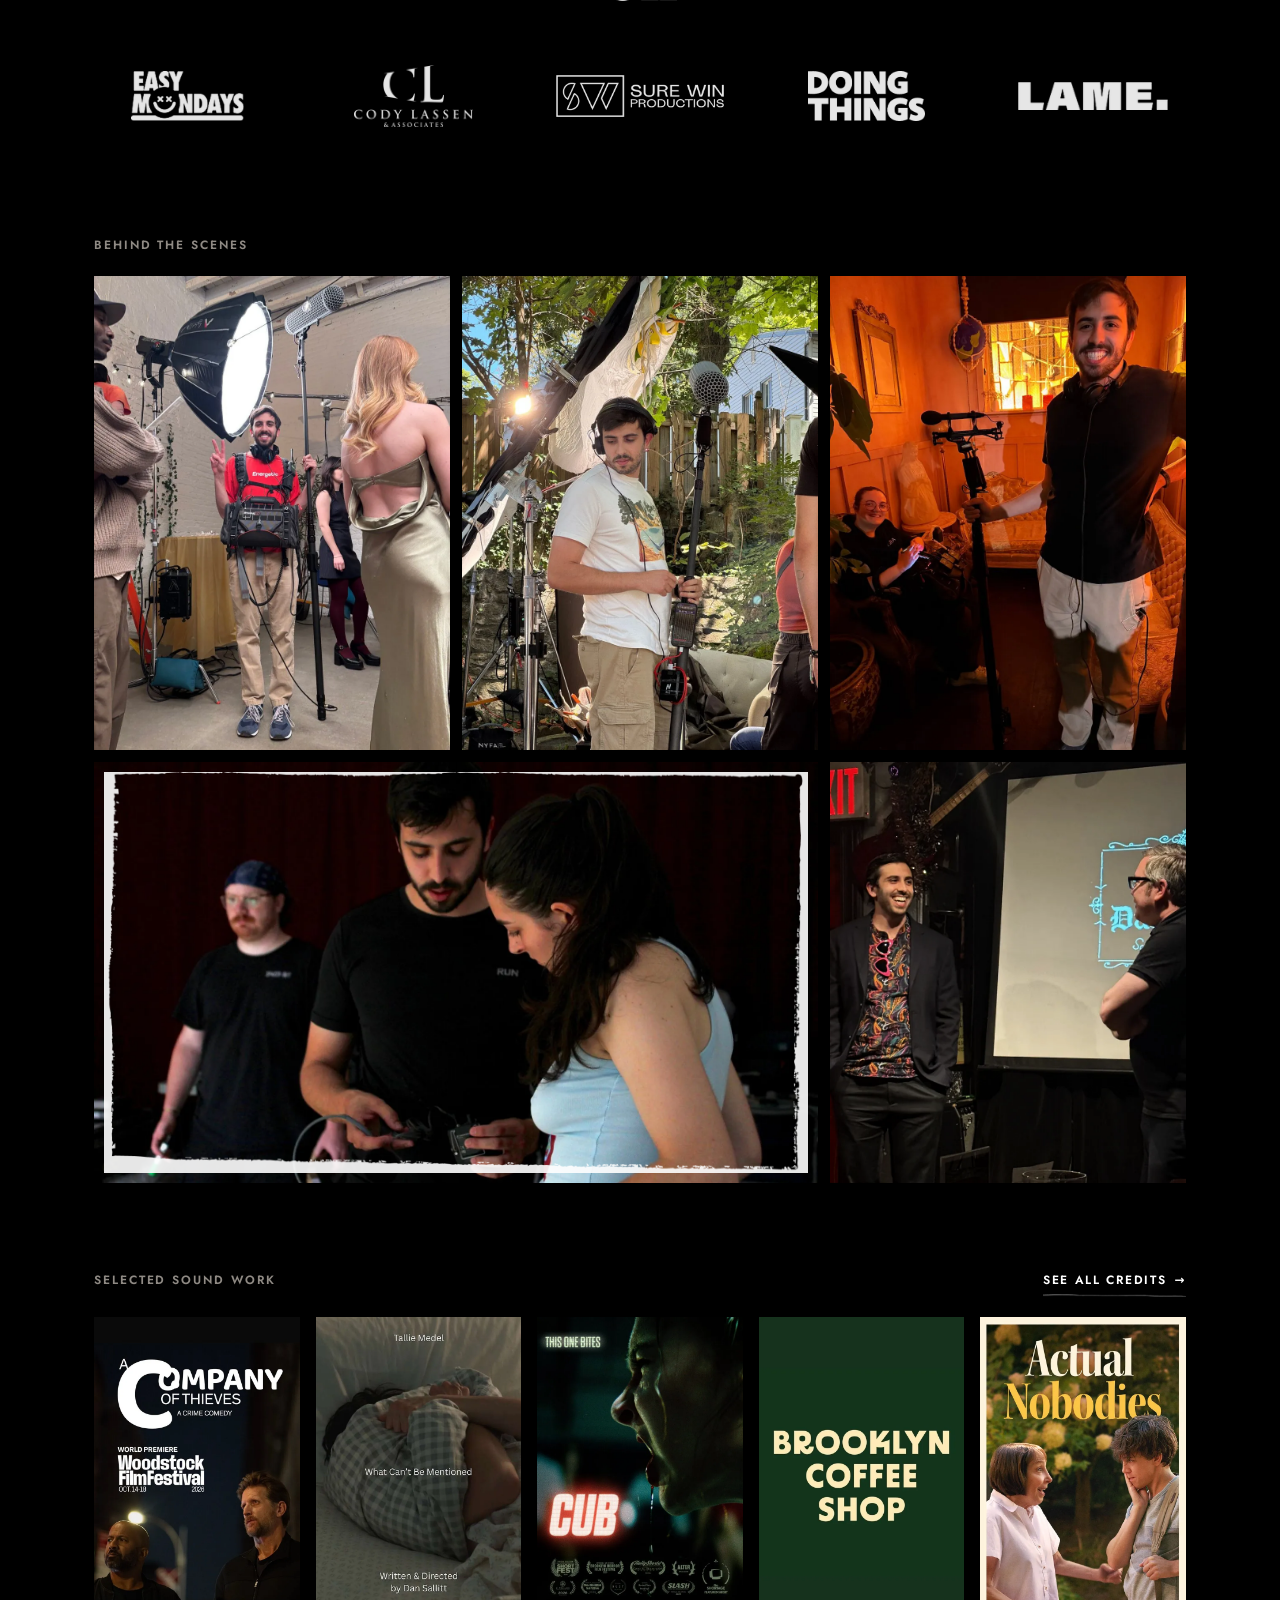
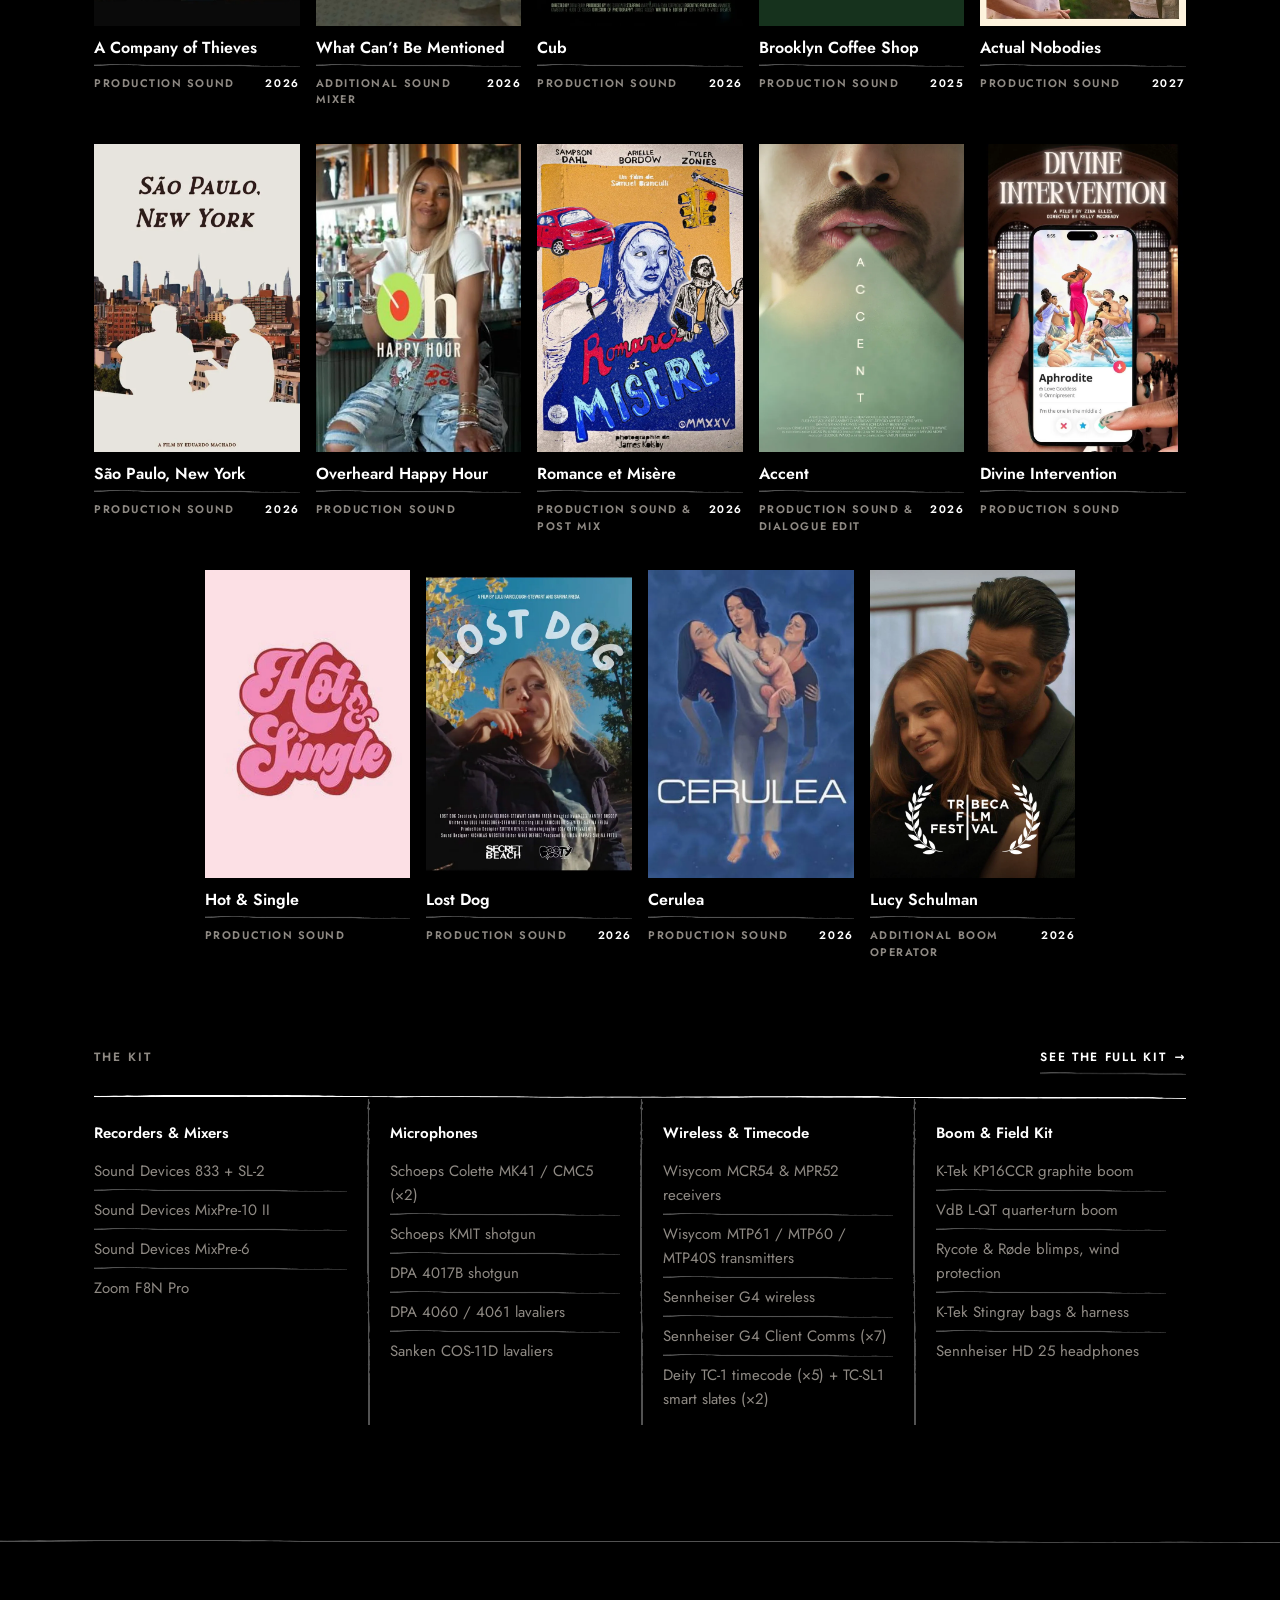
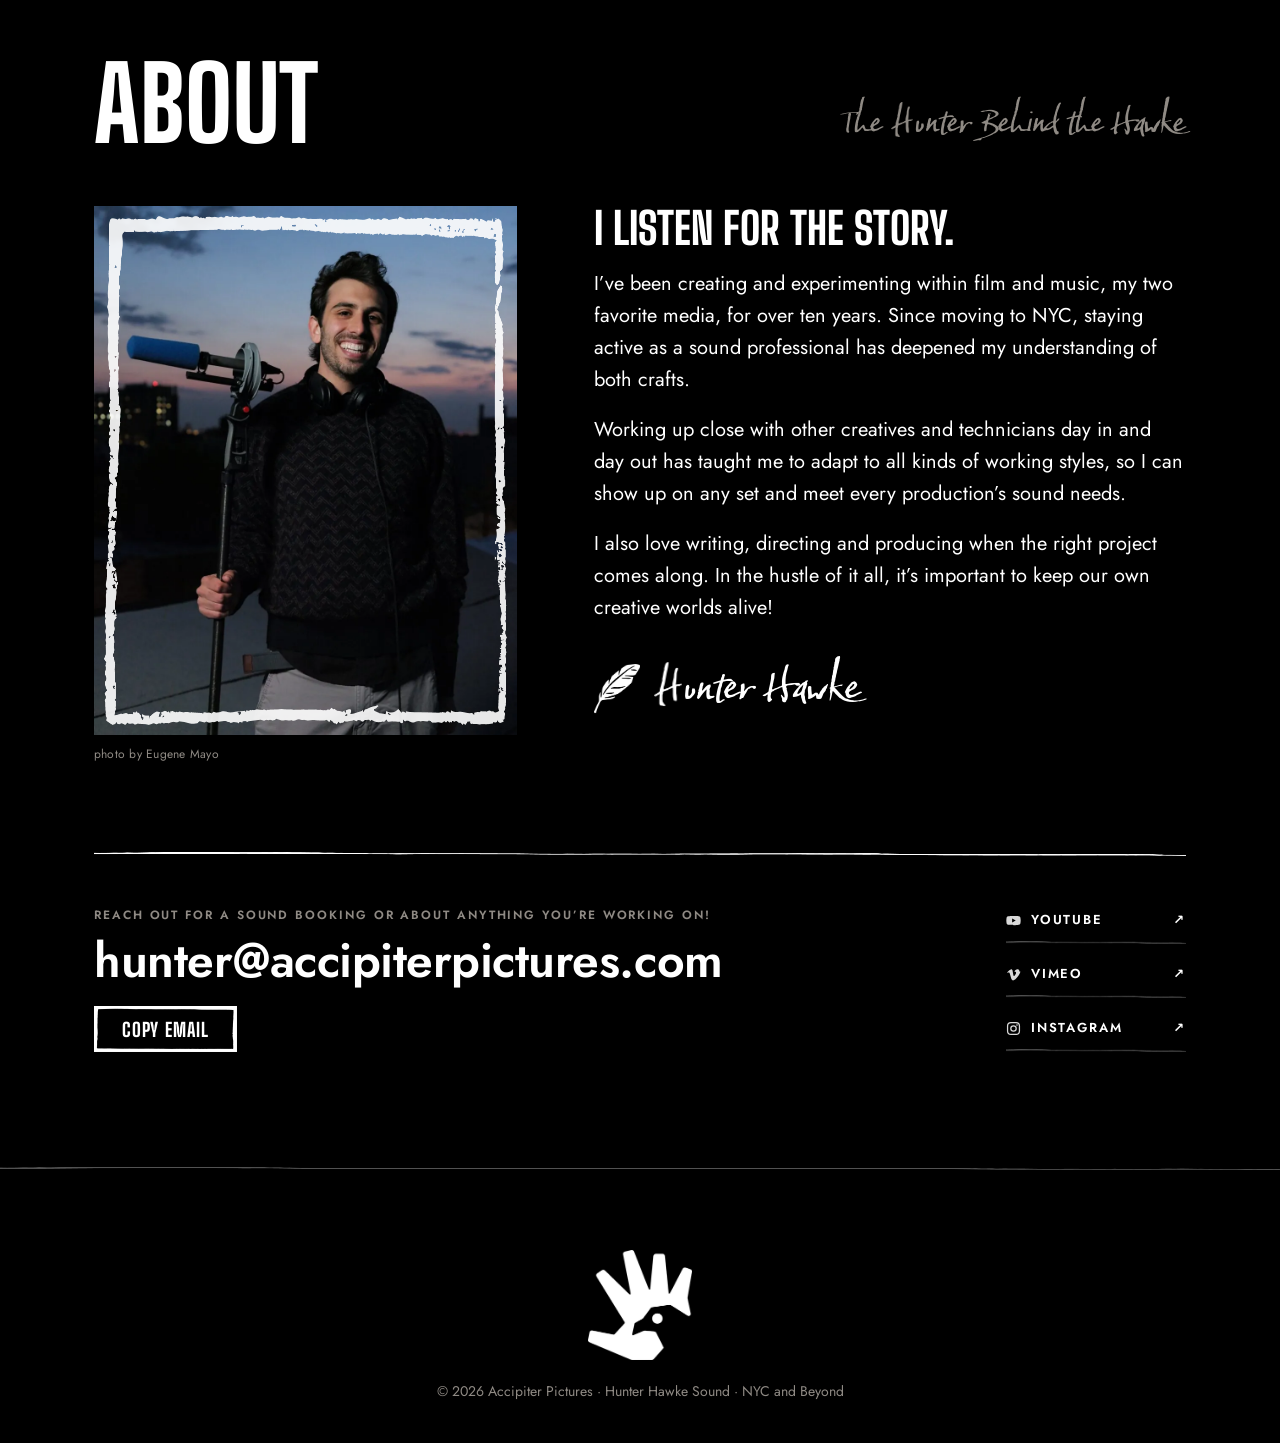
==== commit f3cfa96f: "Main page: Google added as first Past Clients logo Co-Authored-By: Claude Opus 5.5 <noreply@anthropi" ====
--- a/index.html
+++ b/index.html
@@ -193,6 +193,7 @@
       <div class="sub" id="clients">
         <span class="label">Past Clients</span>
         <div class="clients row-grid">
+          <div class="client"><img src="assets/clients/google.webp" alt="Google" width="401" height="132" style="--h:44px" loading="lazy"></div>
           <div class="client"><img src="assets/clients/maybelline.webp" alt="Maybelline New York" width="1241" height="132" style="--h:28px" loading="lazy"></div>
           <div class="client"><img src="assets/clients/oribe.webp" alt="Oribe" width="418" height="132" style="--h:38px" loading="lazy"></div>
           <div class="client"><img src="assets/clients/govee.webp" alt="Govee" width="492" height="132" style="--h:40px" loading="lazy"></div>
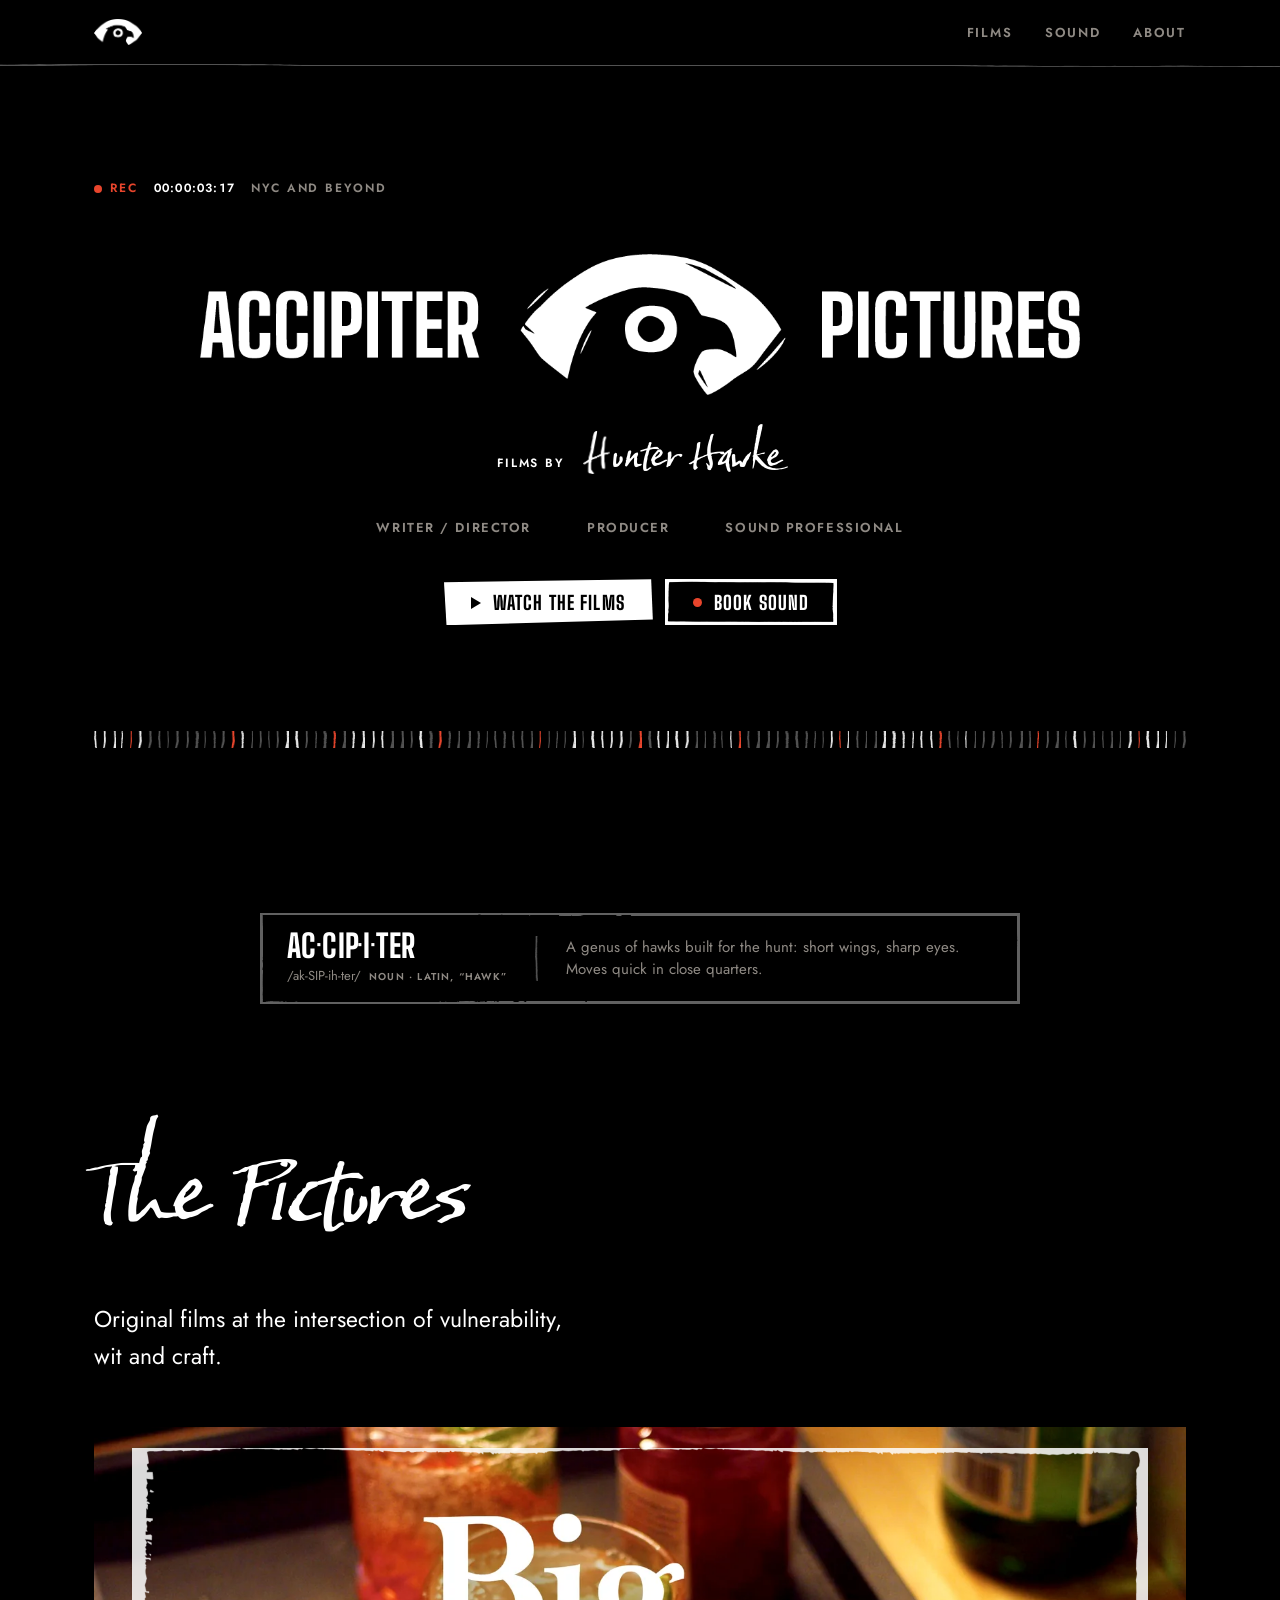
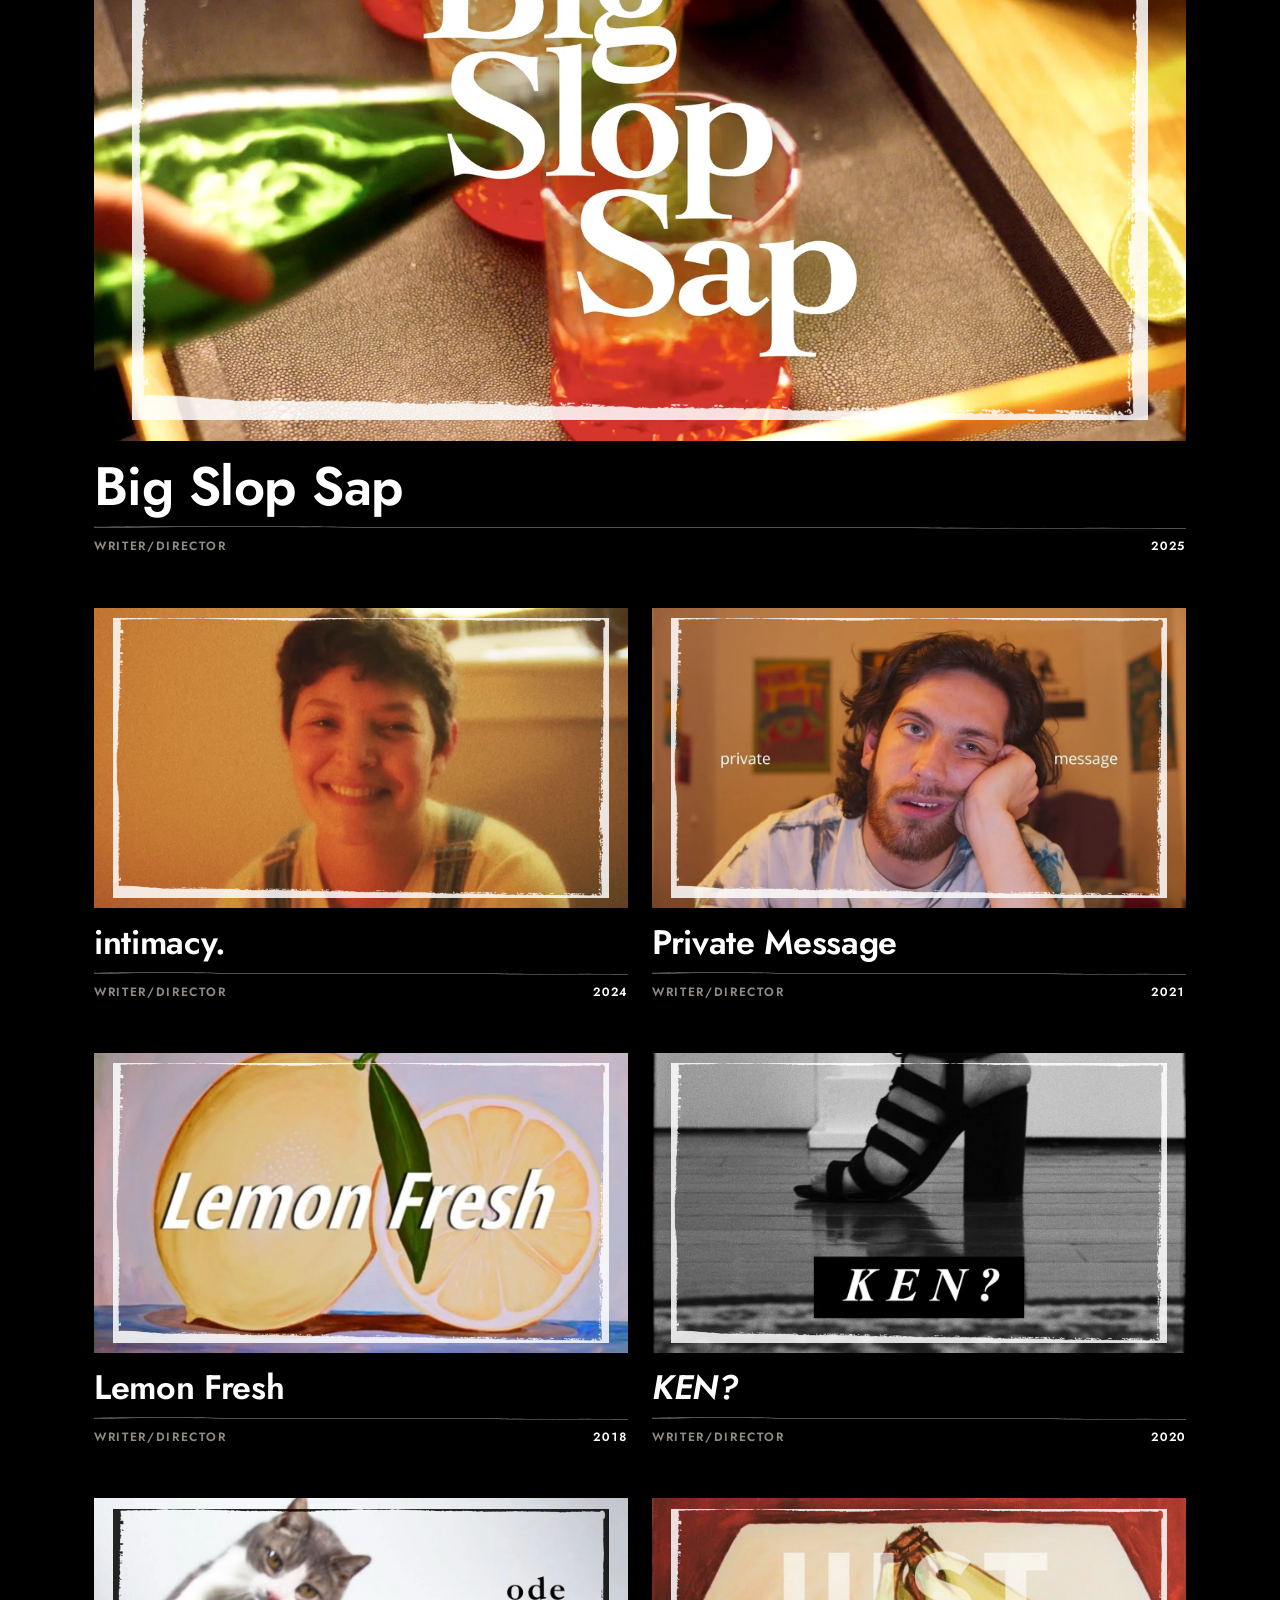
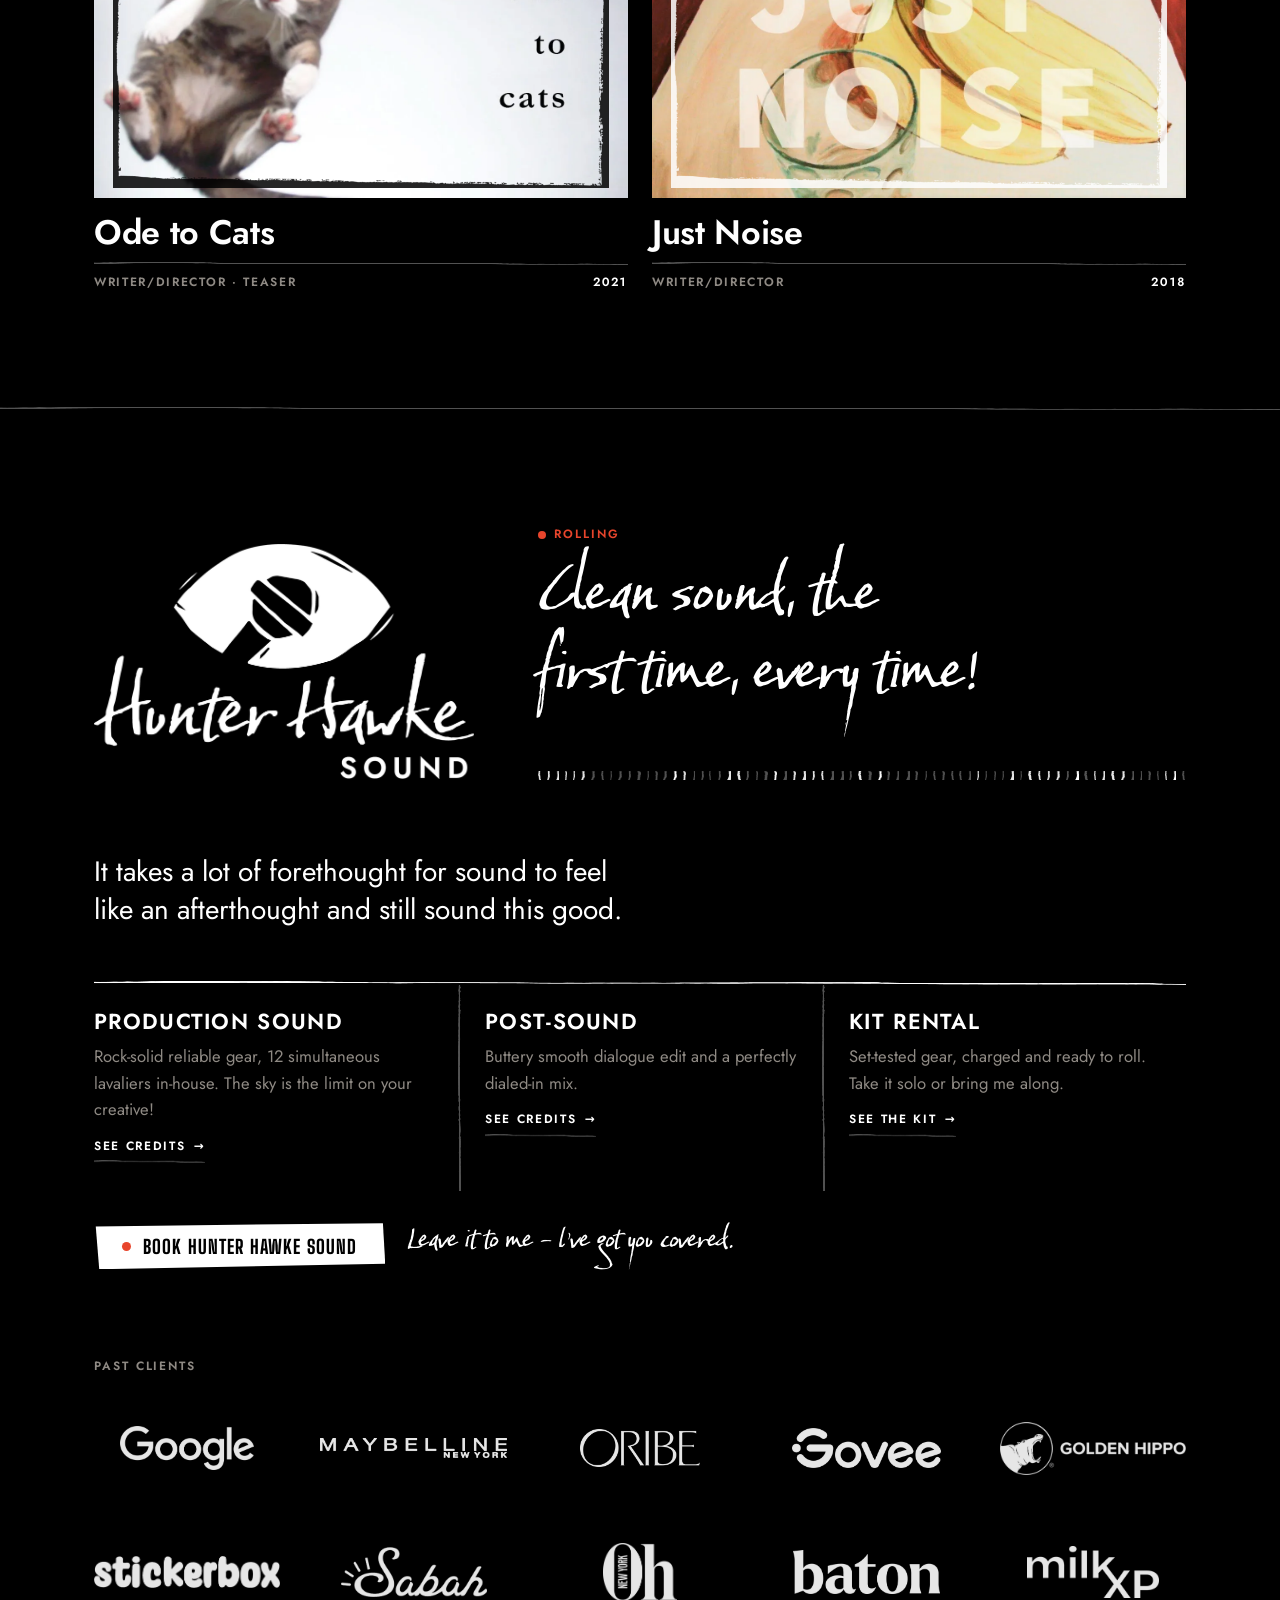
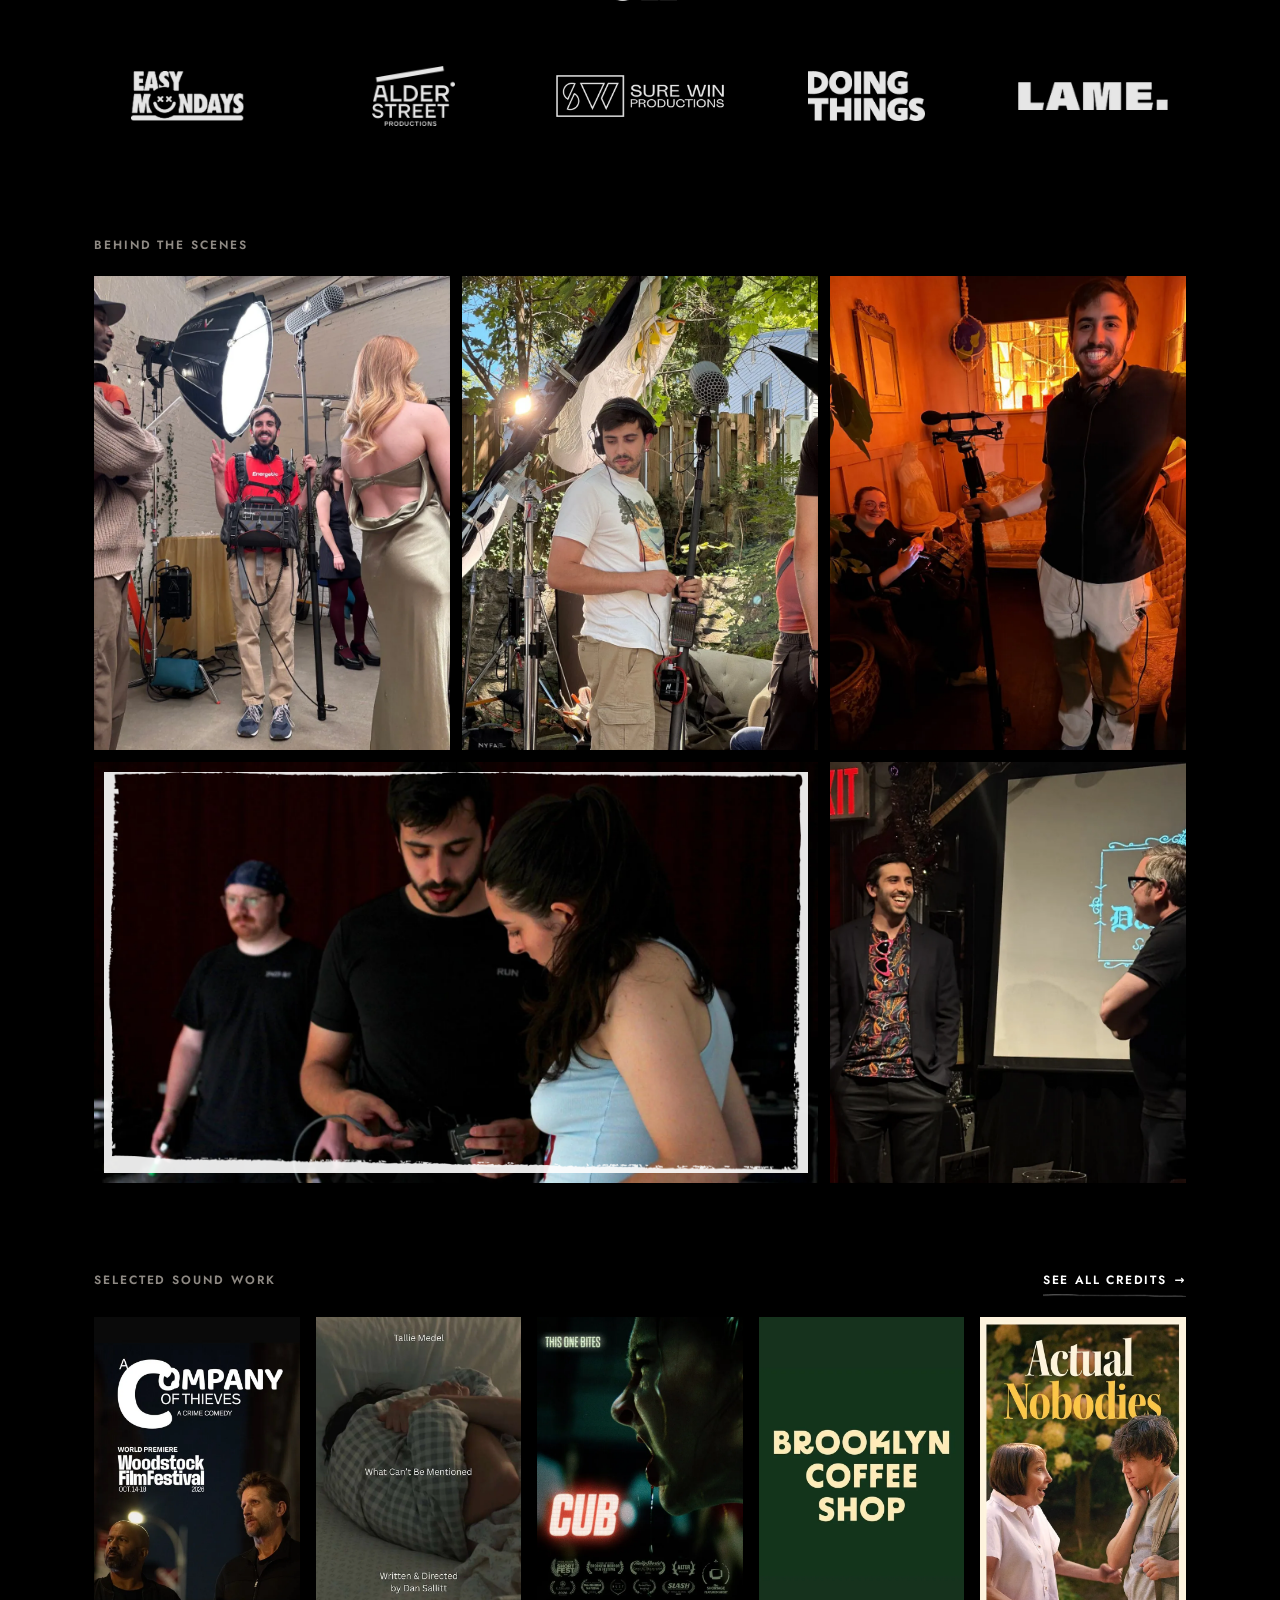
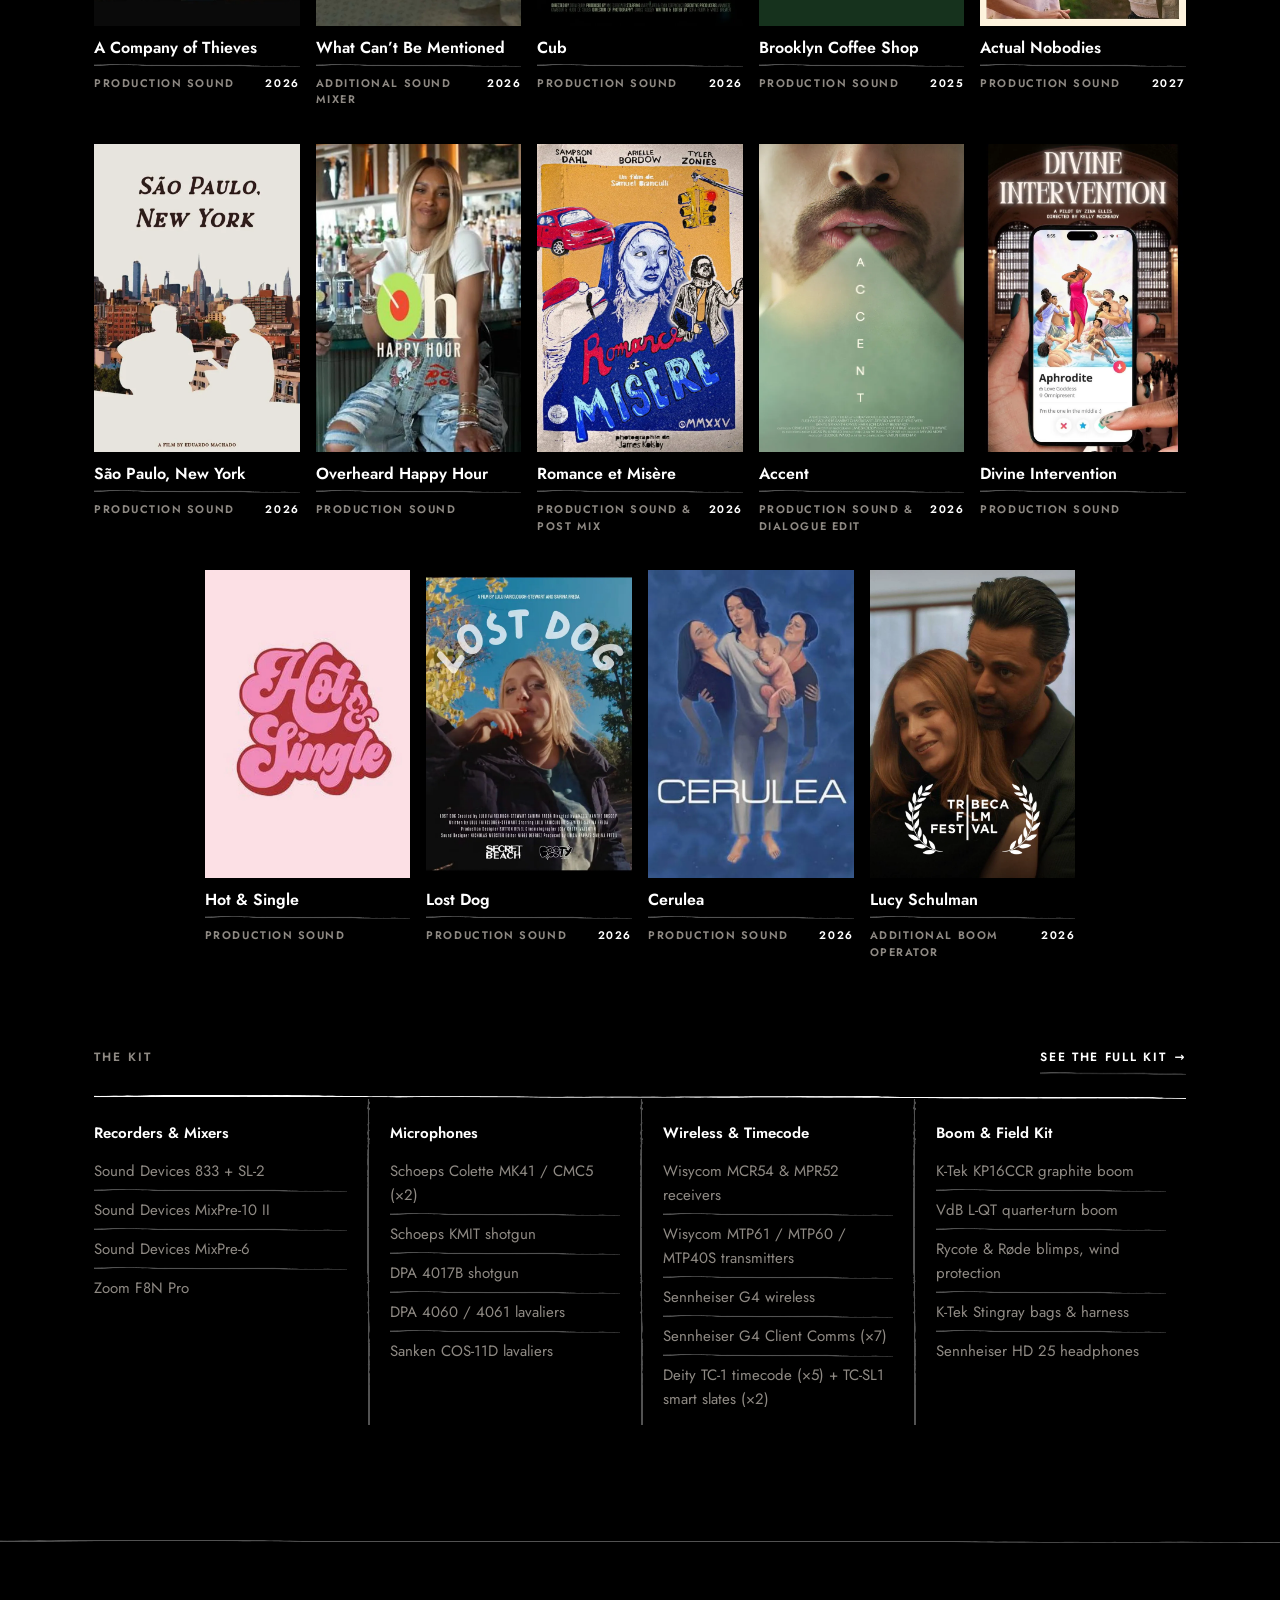
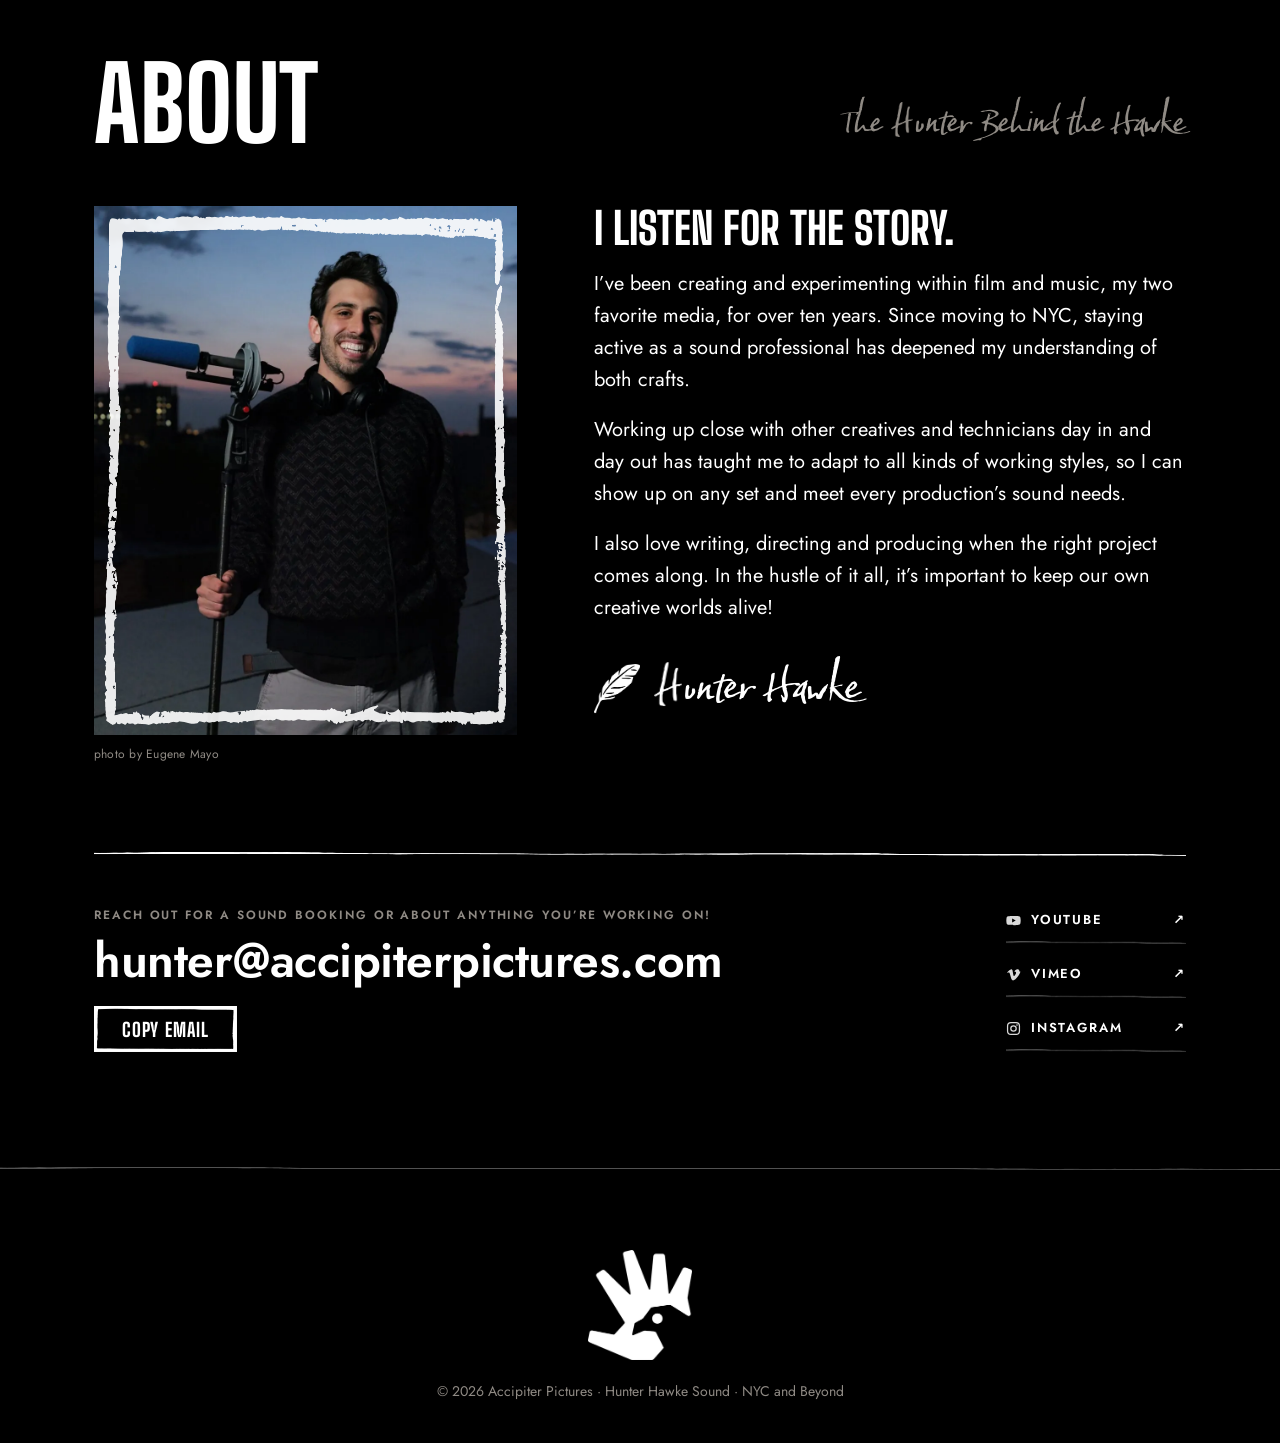
==== commit 21350d1b: "Main page: Alder Street Productions replaces Cody Lassen & Associates in Past Clients Co-Authored-By" ====
--- a/index.html
+++ b/index.html
@@ -204,7 +204,7 @@
           <div class="client"><img src="assets/clients/baton.webp" alt="Baton" width="443" height="132" style="--h:44px" loading="lazy"></div>
           <div class="client"><img src="assets/clients/milkxp.webp" alt="milkXP" width="334" height="132" style="--h:52px" loading="lazy"></div>
           <div class="client"><img src="assets/clients/easy-mondays.webp" alt="Easy Mondays" width="298" height="132" style="--h:50px" loading="lazy"></div>
-          <div class="client"><img src="assets/clients/cody-lassen.webp" alt="Cody Lassen &amp; Associates" width="254" height="132" style="--h:62px" loading="lazy"></div>
+          <div class="client"><img src="assets/clients/alder-street.webp" alt="Alder Street Productions" width="184" height="132" style="--h:60px" loading="lazy"></div>
           <div class="client"><img src="assets/clients/sure-win.webp" alt="Sure Win Productions" width="526" height="132" style="--h:42px" loading="lazy"></div>
           <div class="client"><img src="assets/clients/doing-things.webp" alt="Doing Things" width="307" height="132" style="--h:50px" loading="lazy"></div>
           <div class="client"><img src="assets/clients/lame.webp" alt="LAME." width="709" height="132" style="--h:28px" loading="lazy"></div>
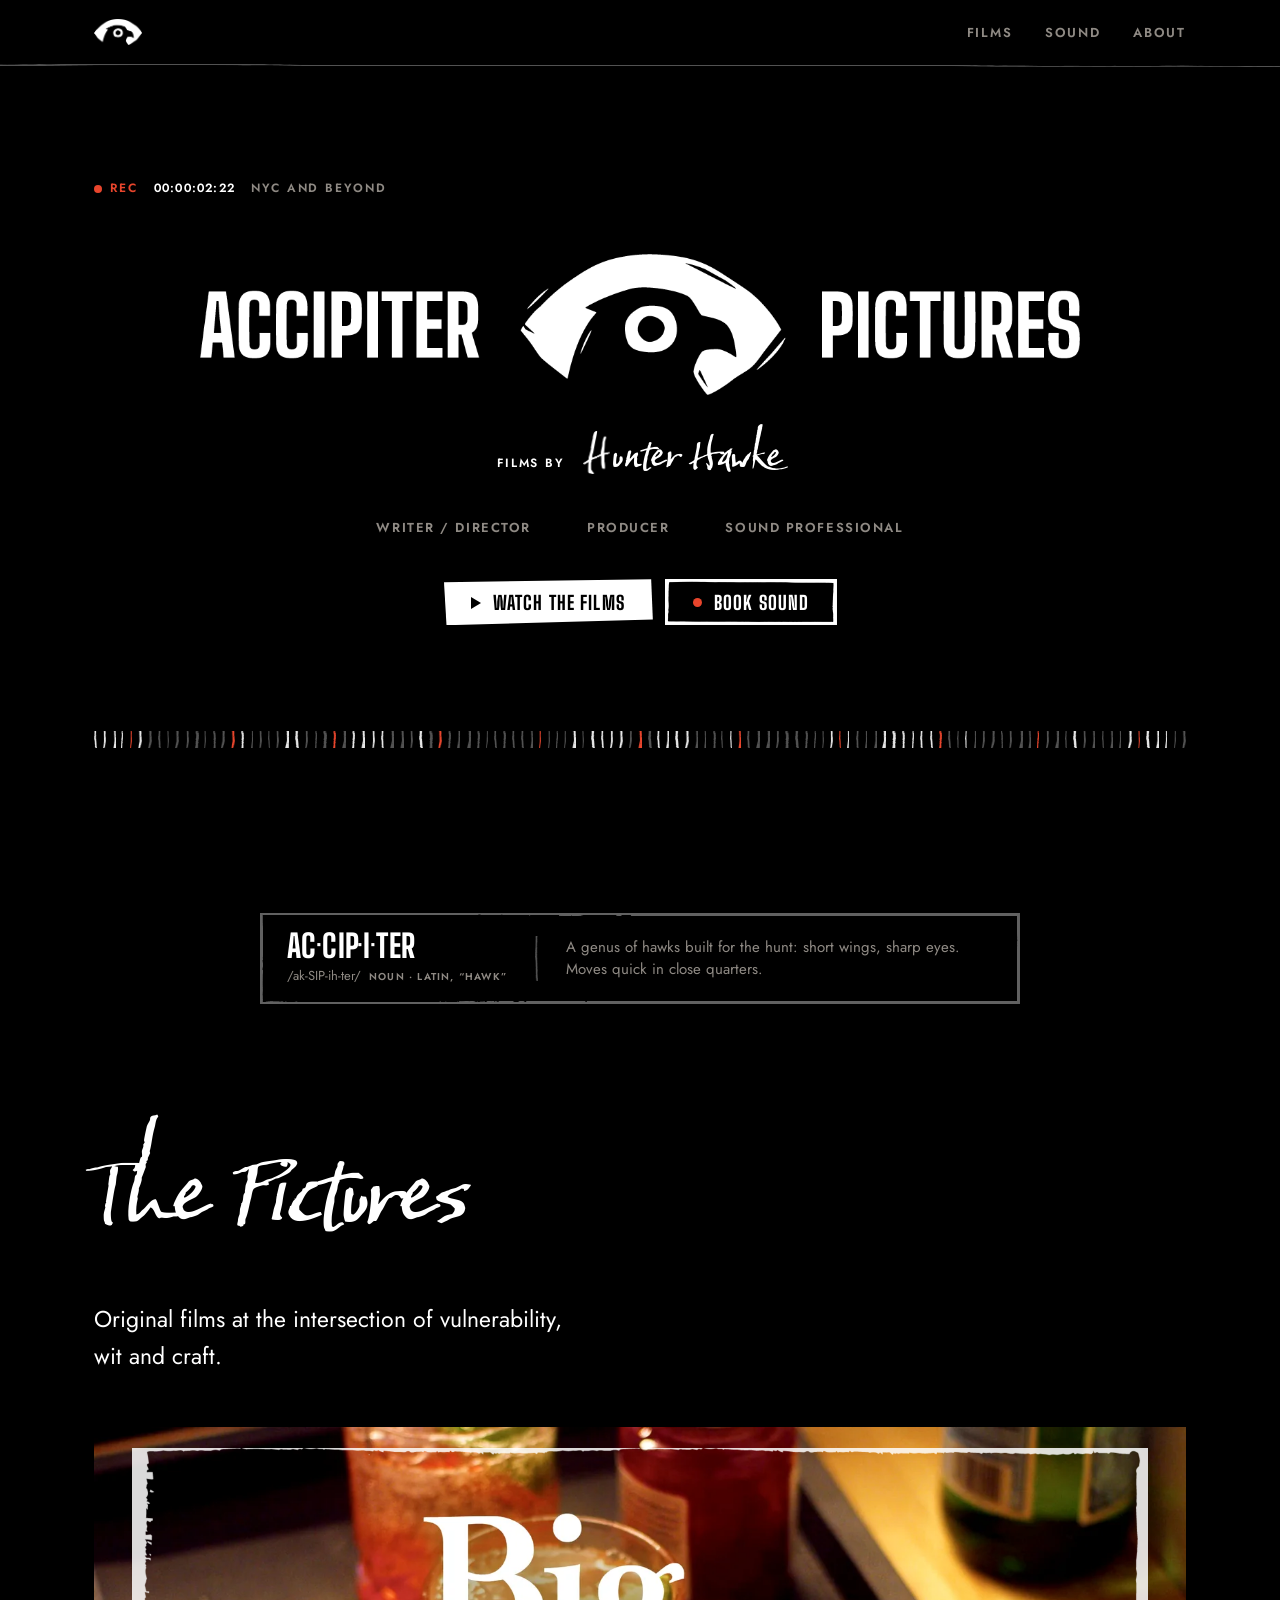
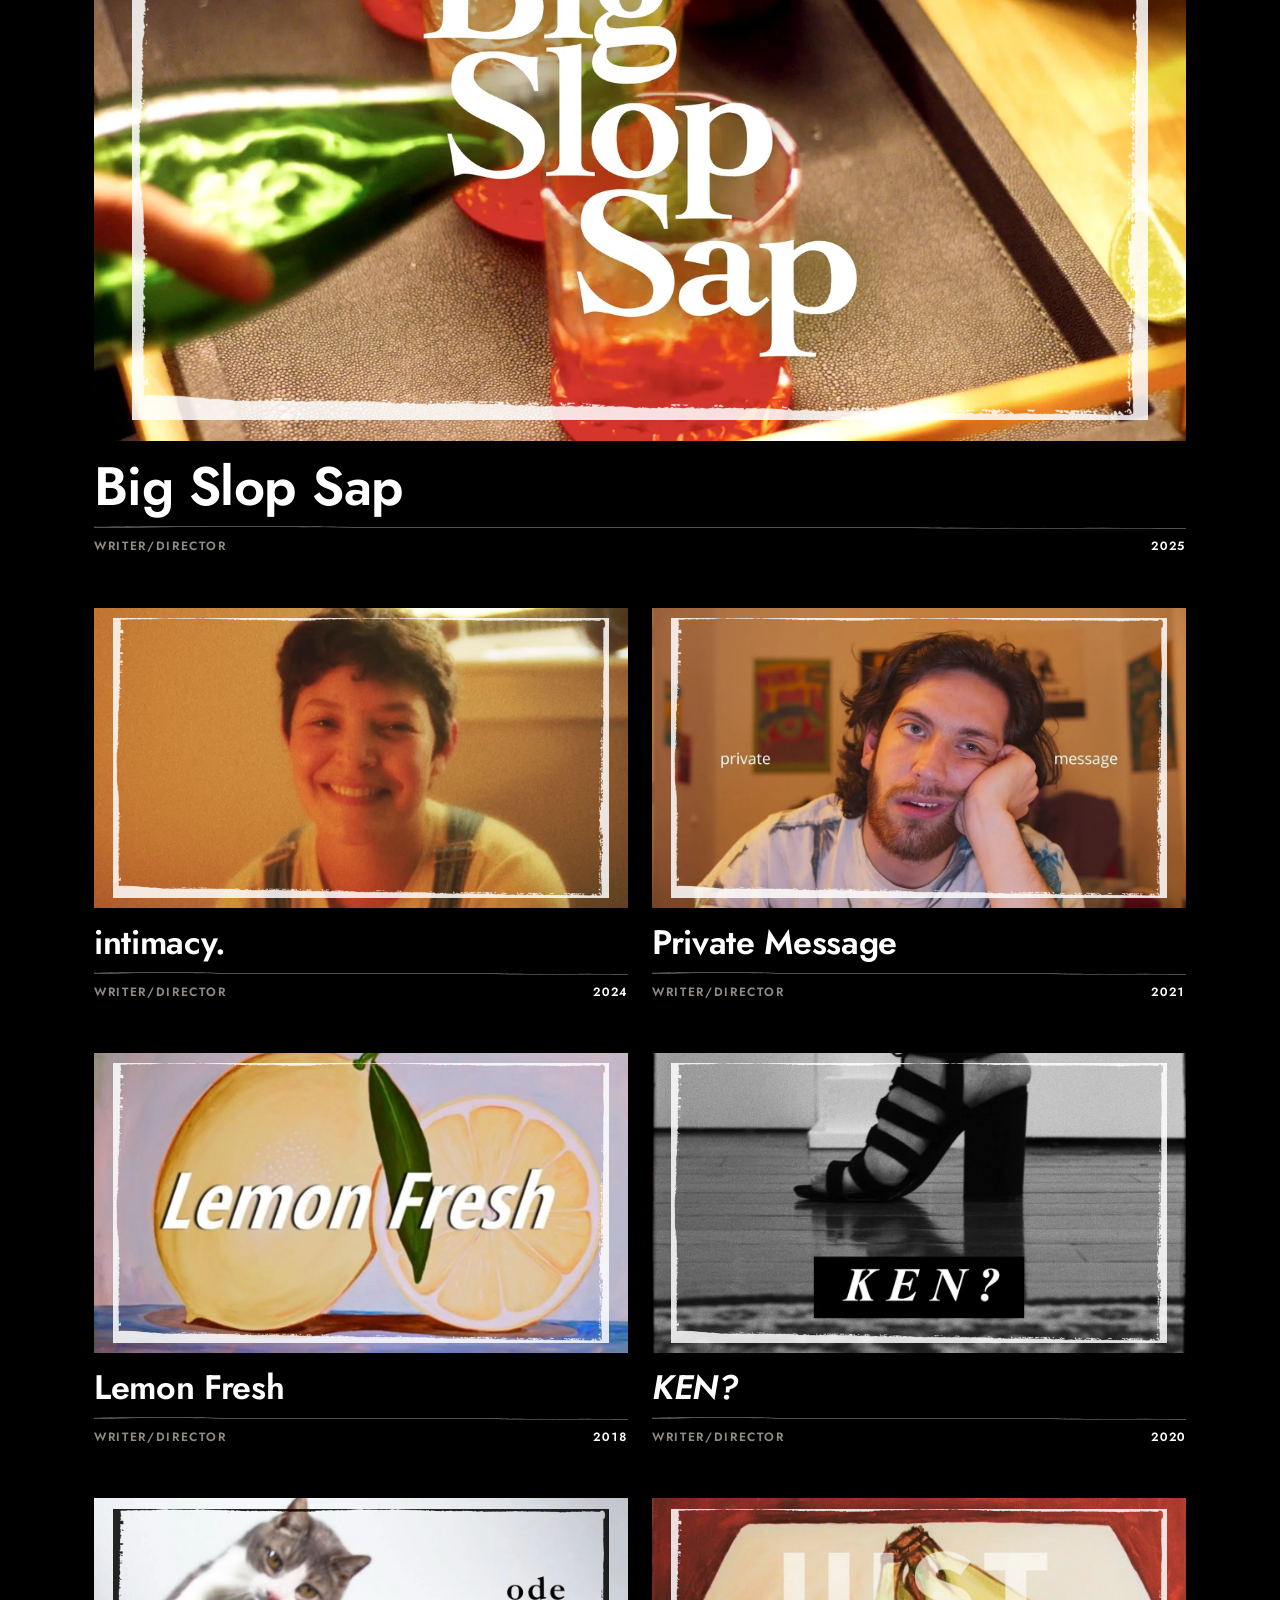
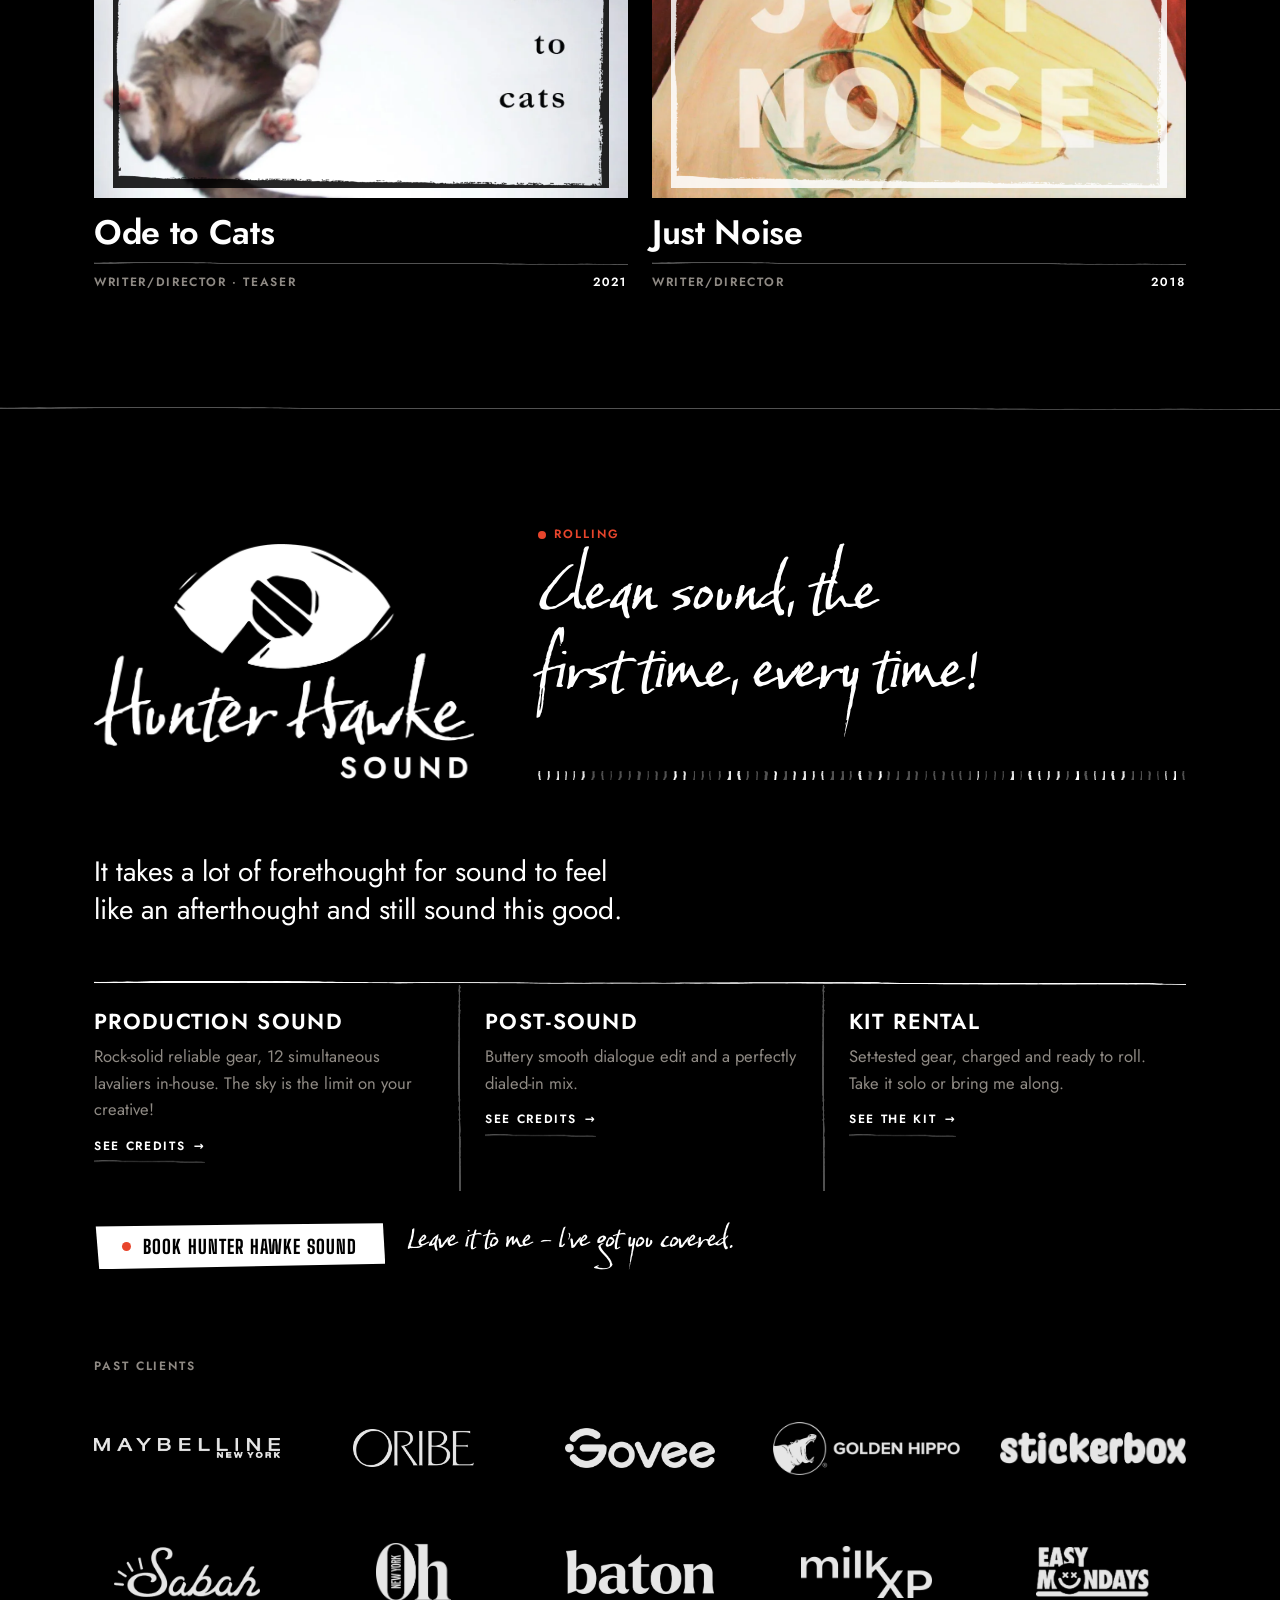
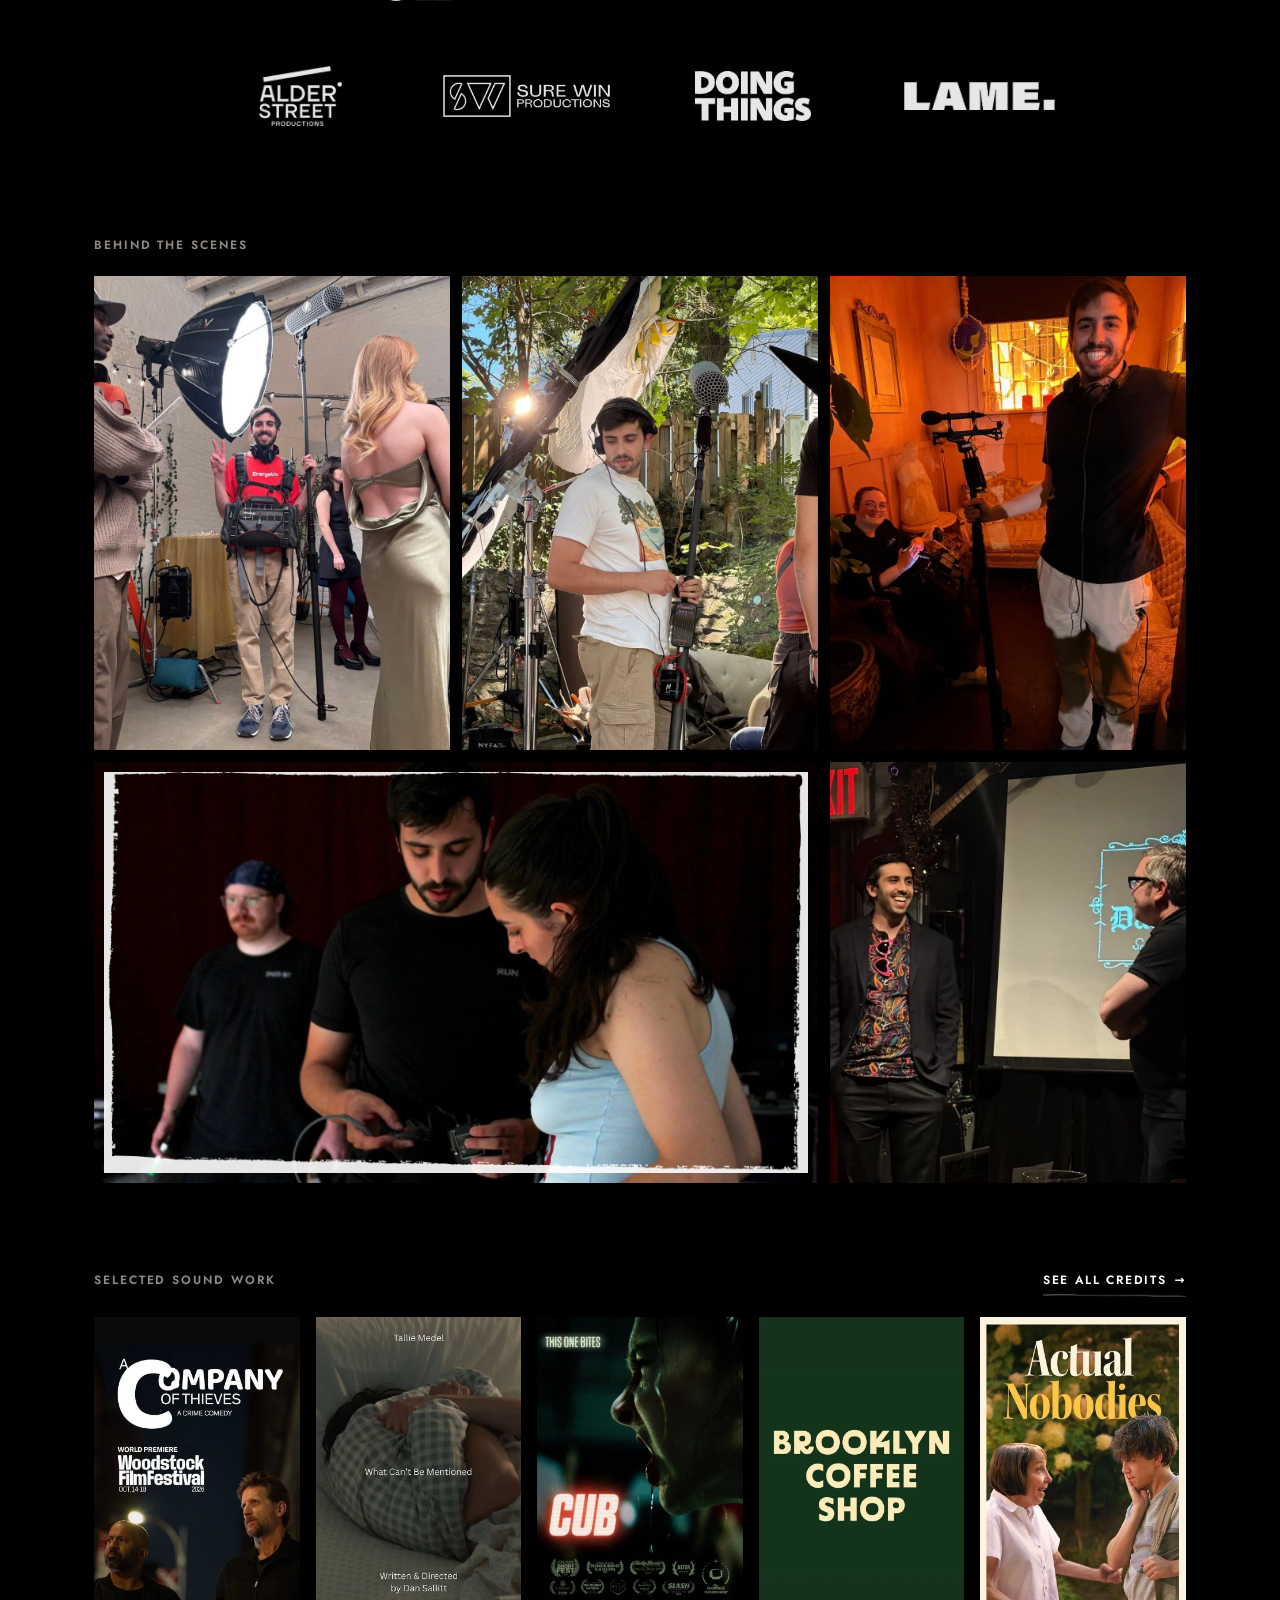
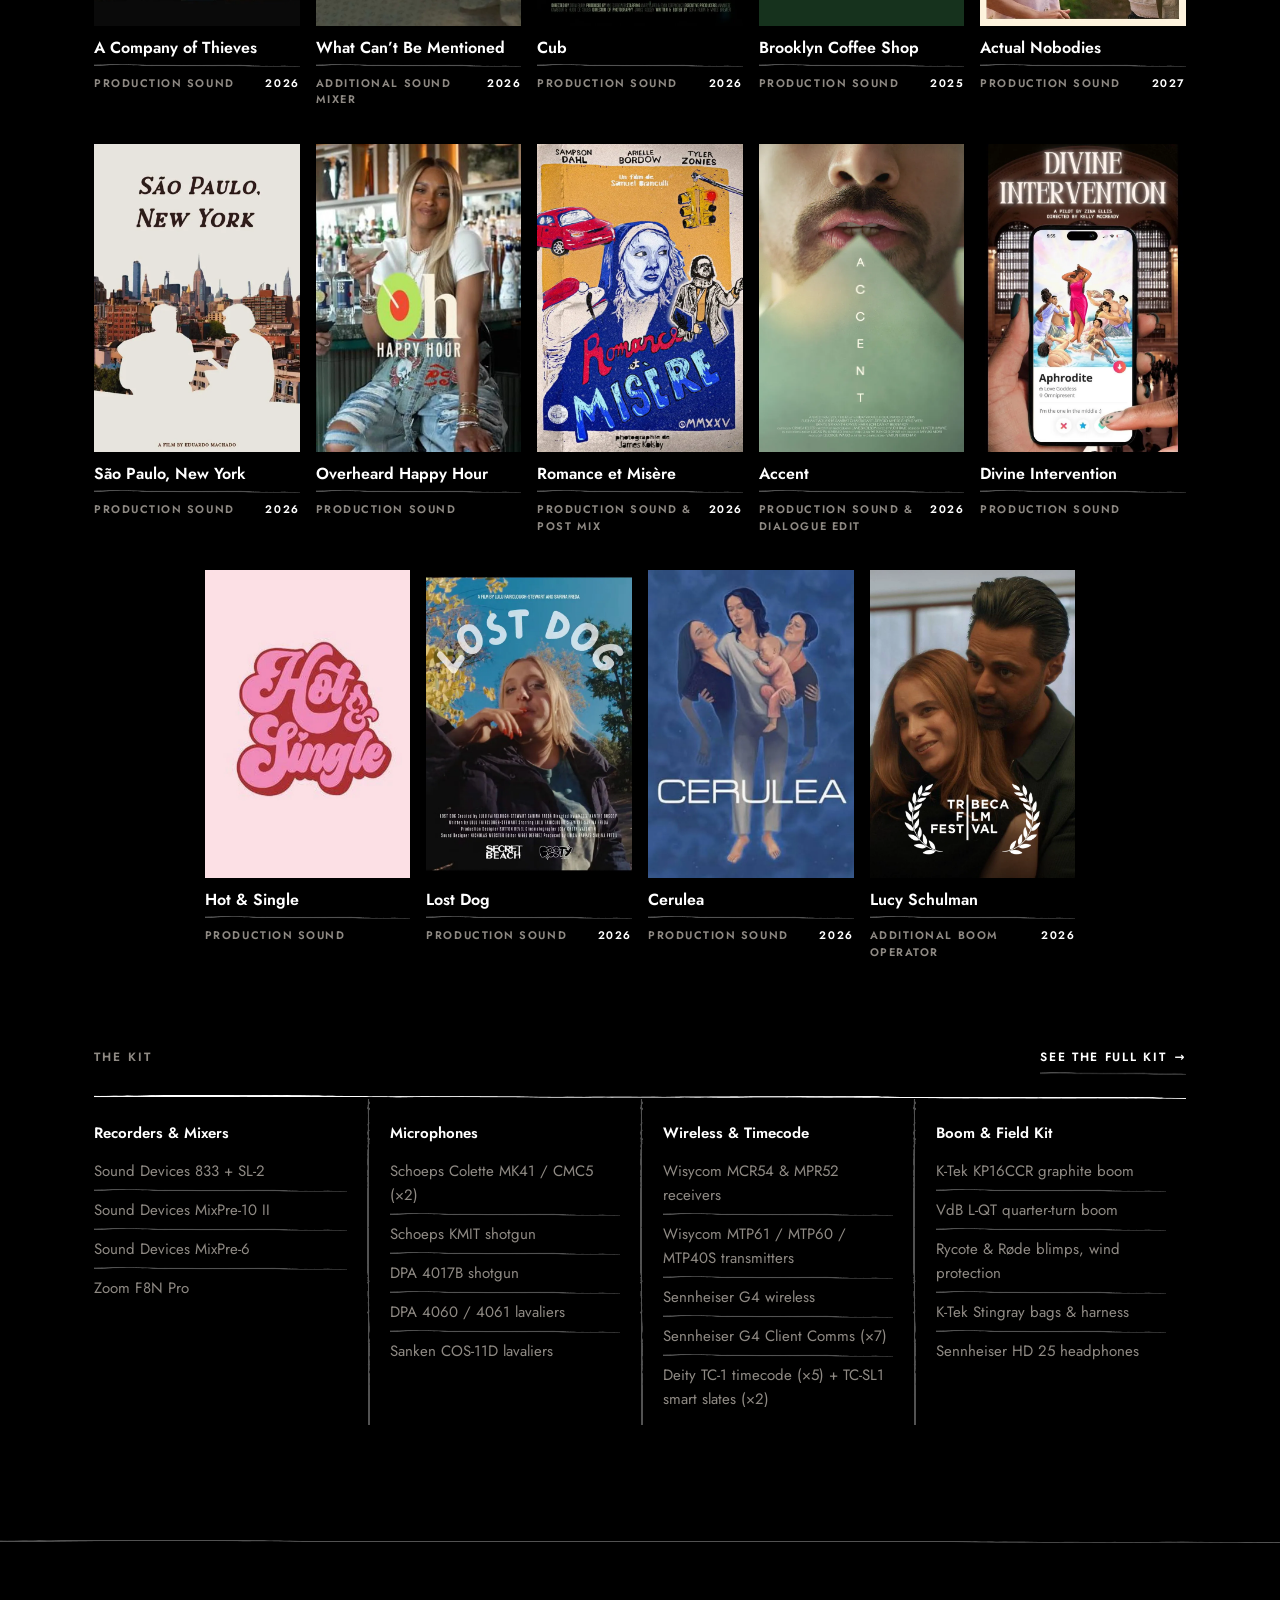
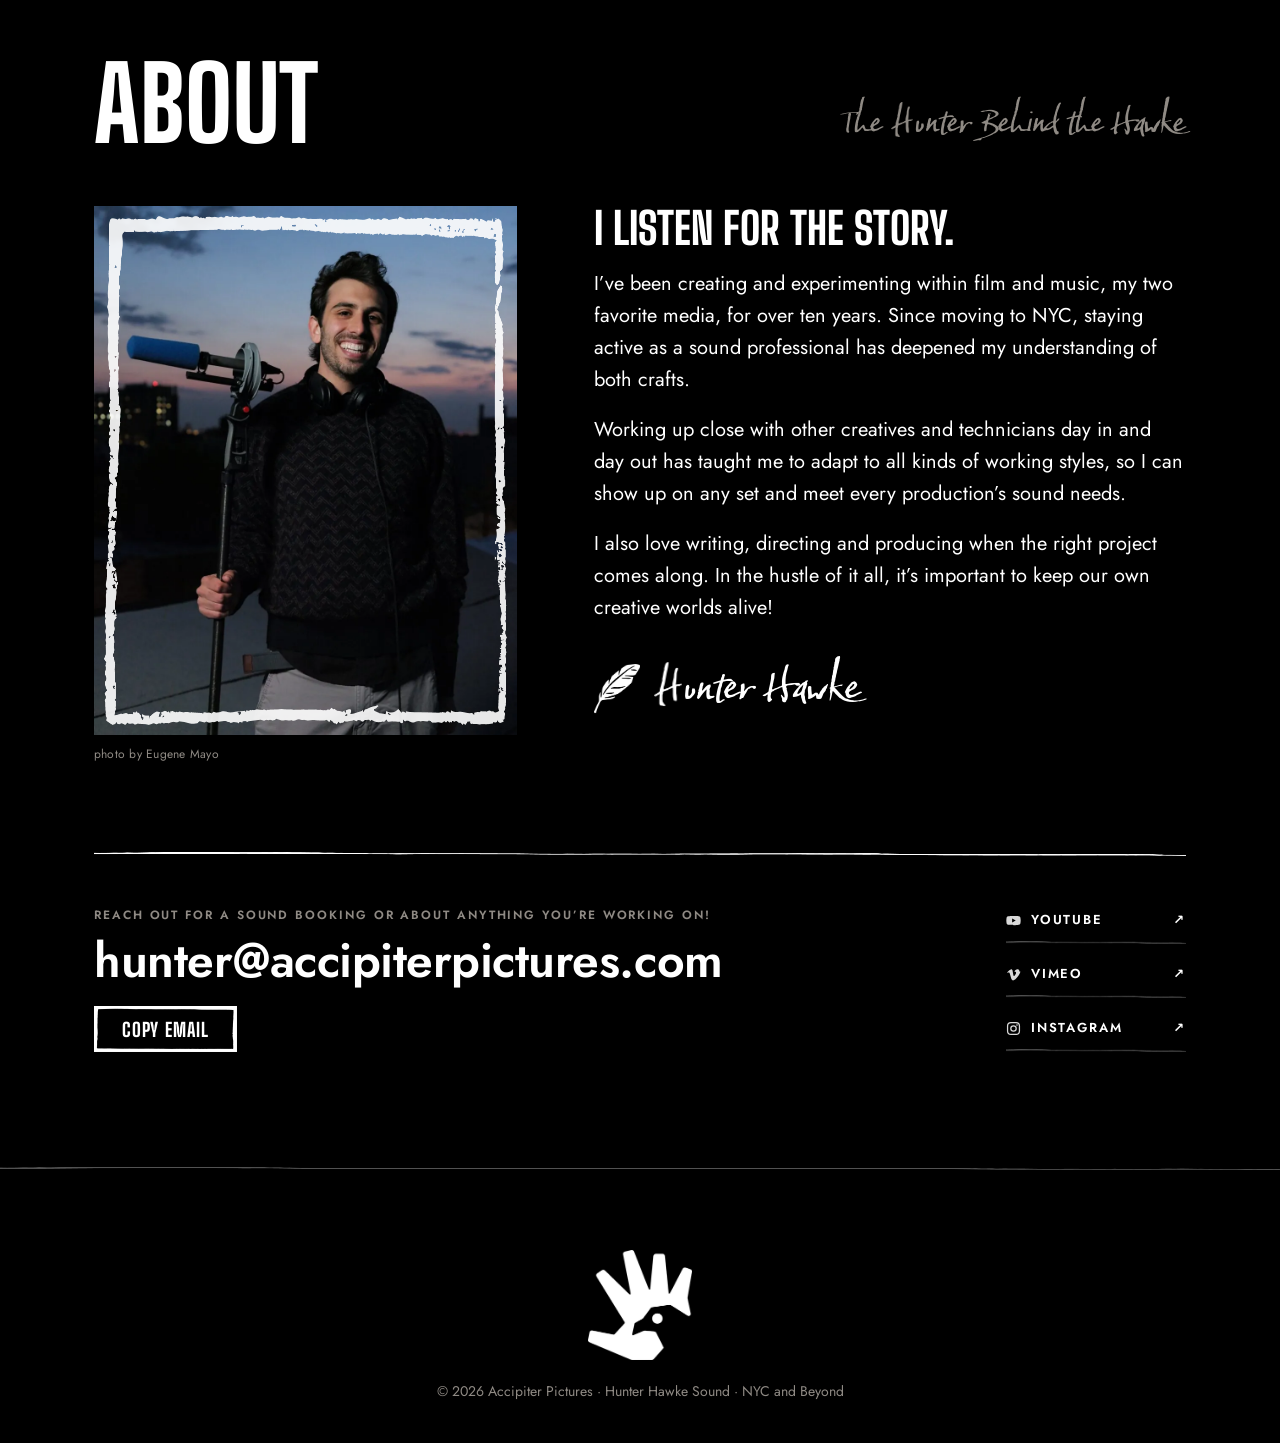
==== commit 29533e43: "Main page: Google logo removed from Past Clients pending production company approval Co-Authored-By:" ====
--- a/index.html
+++ b/index.html
@@ -193,7 +193,6 @@
       <div class="sub" id="clients">
         <span class="label">Past Clients</span>
         <div class="clients row-grid">
-          <div class="client"><img src="assets/clients/google.webp" alt="Google" width="401" height="132" style="--h:44px" loading="lazy"></div>
           <div class="client"><img src="assets/clients/maybelline.webp" alt="Maybelline New York" width="1241" height="132" style="--h:28px" loading="lazy"></div>
           <div class="client"><img src="assets/clients/oribe.webp" alt="Oribe" width="418" height="132" style="--h:38px" loading="lazy"></div>
           <div class="client"><img src="assets/clients/govee.webp" alt="Govee" width="492" height="132" style="--h:40px" loading="lazy"></div>
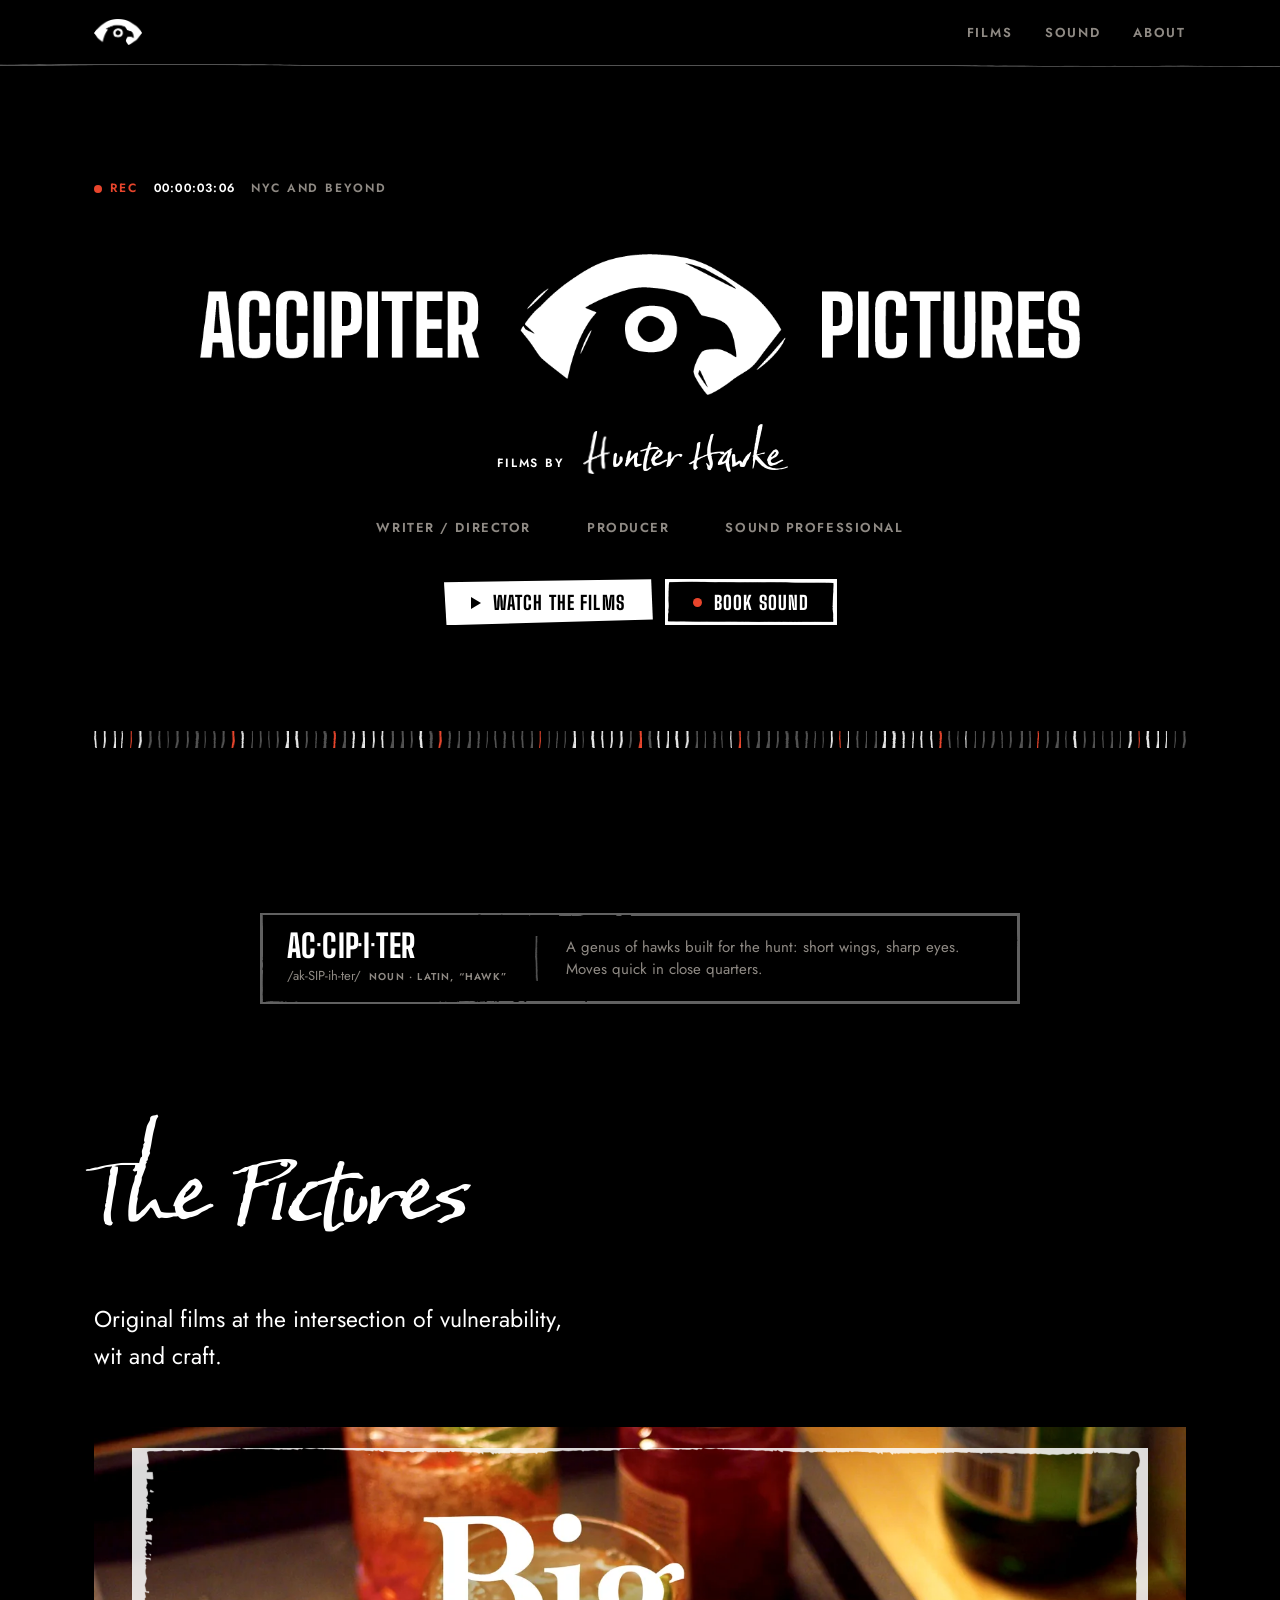
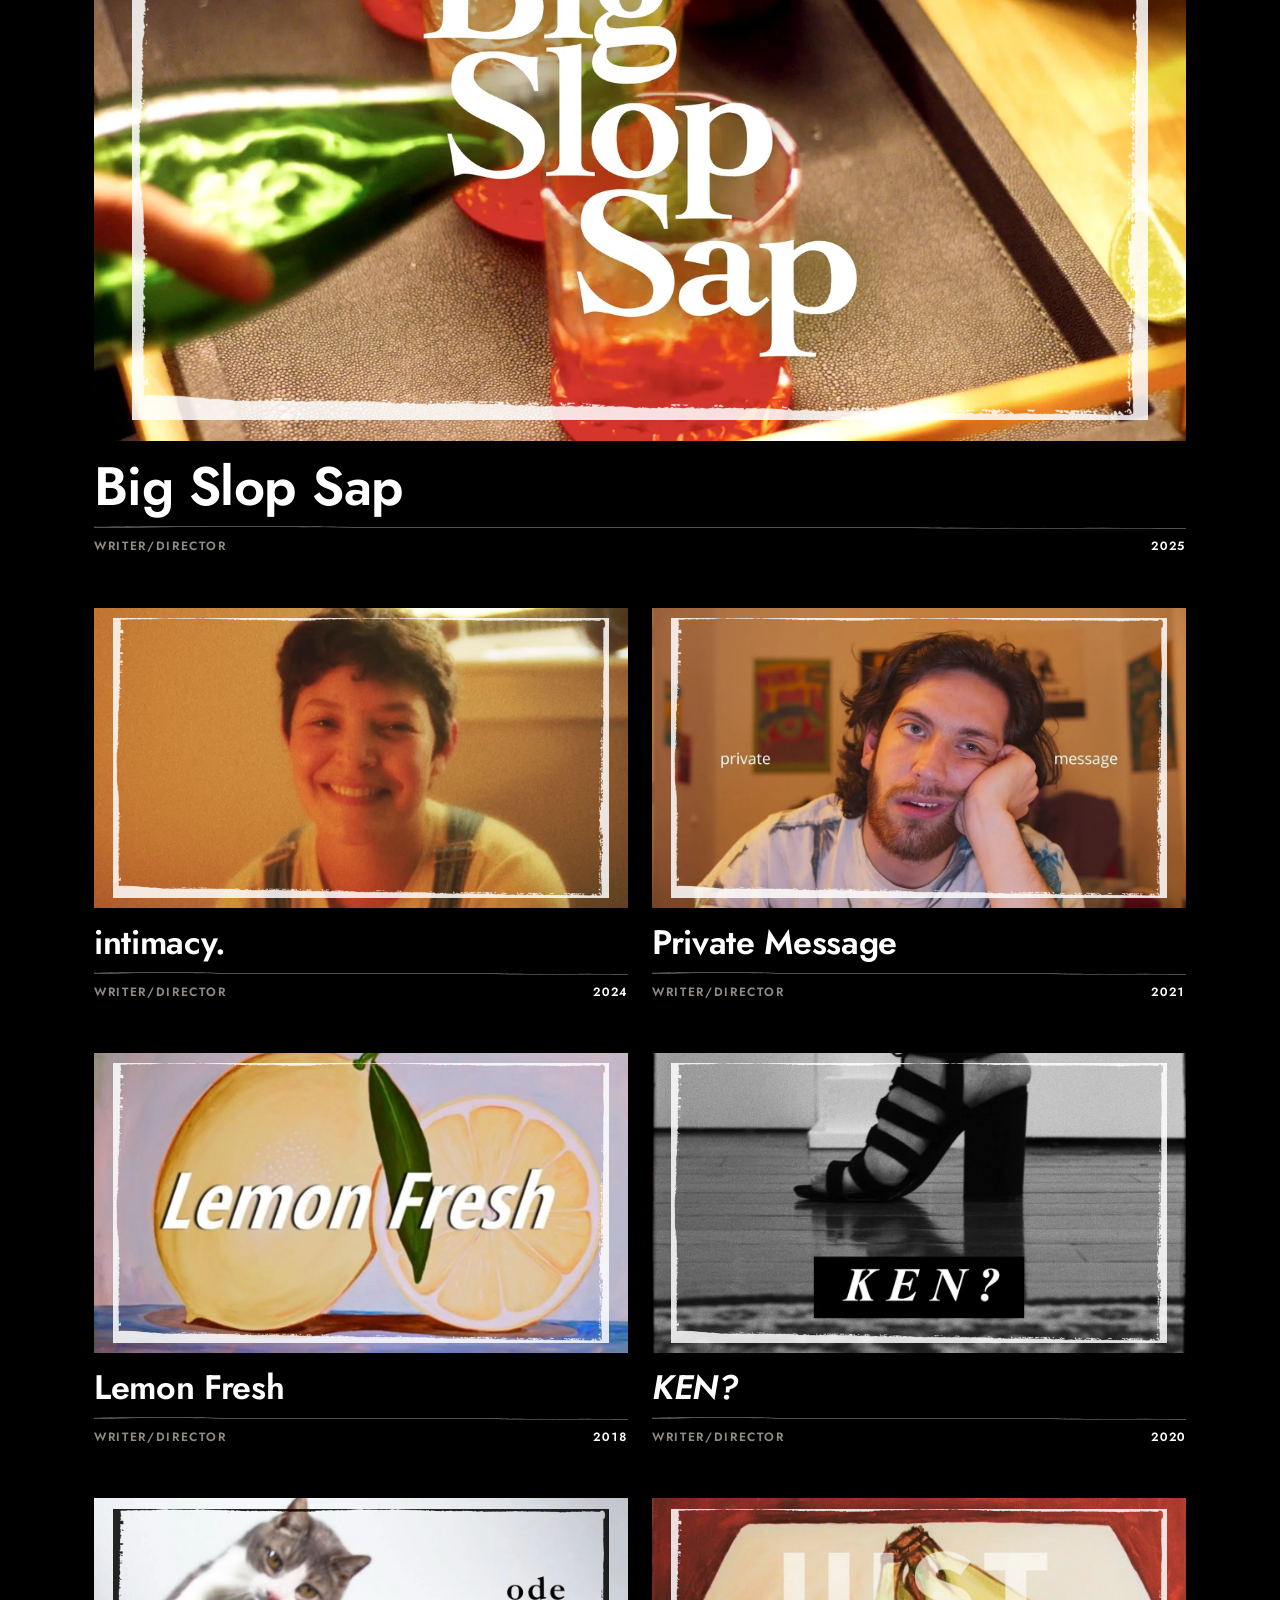
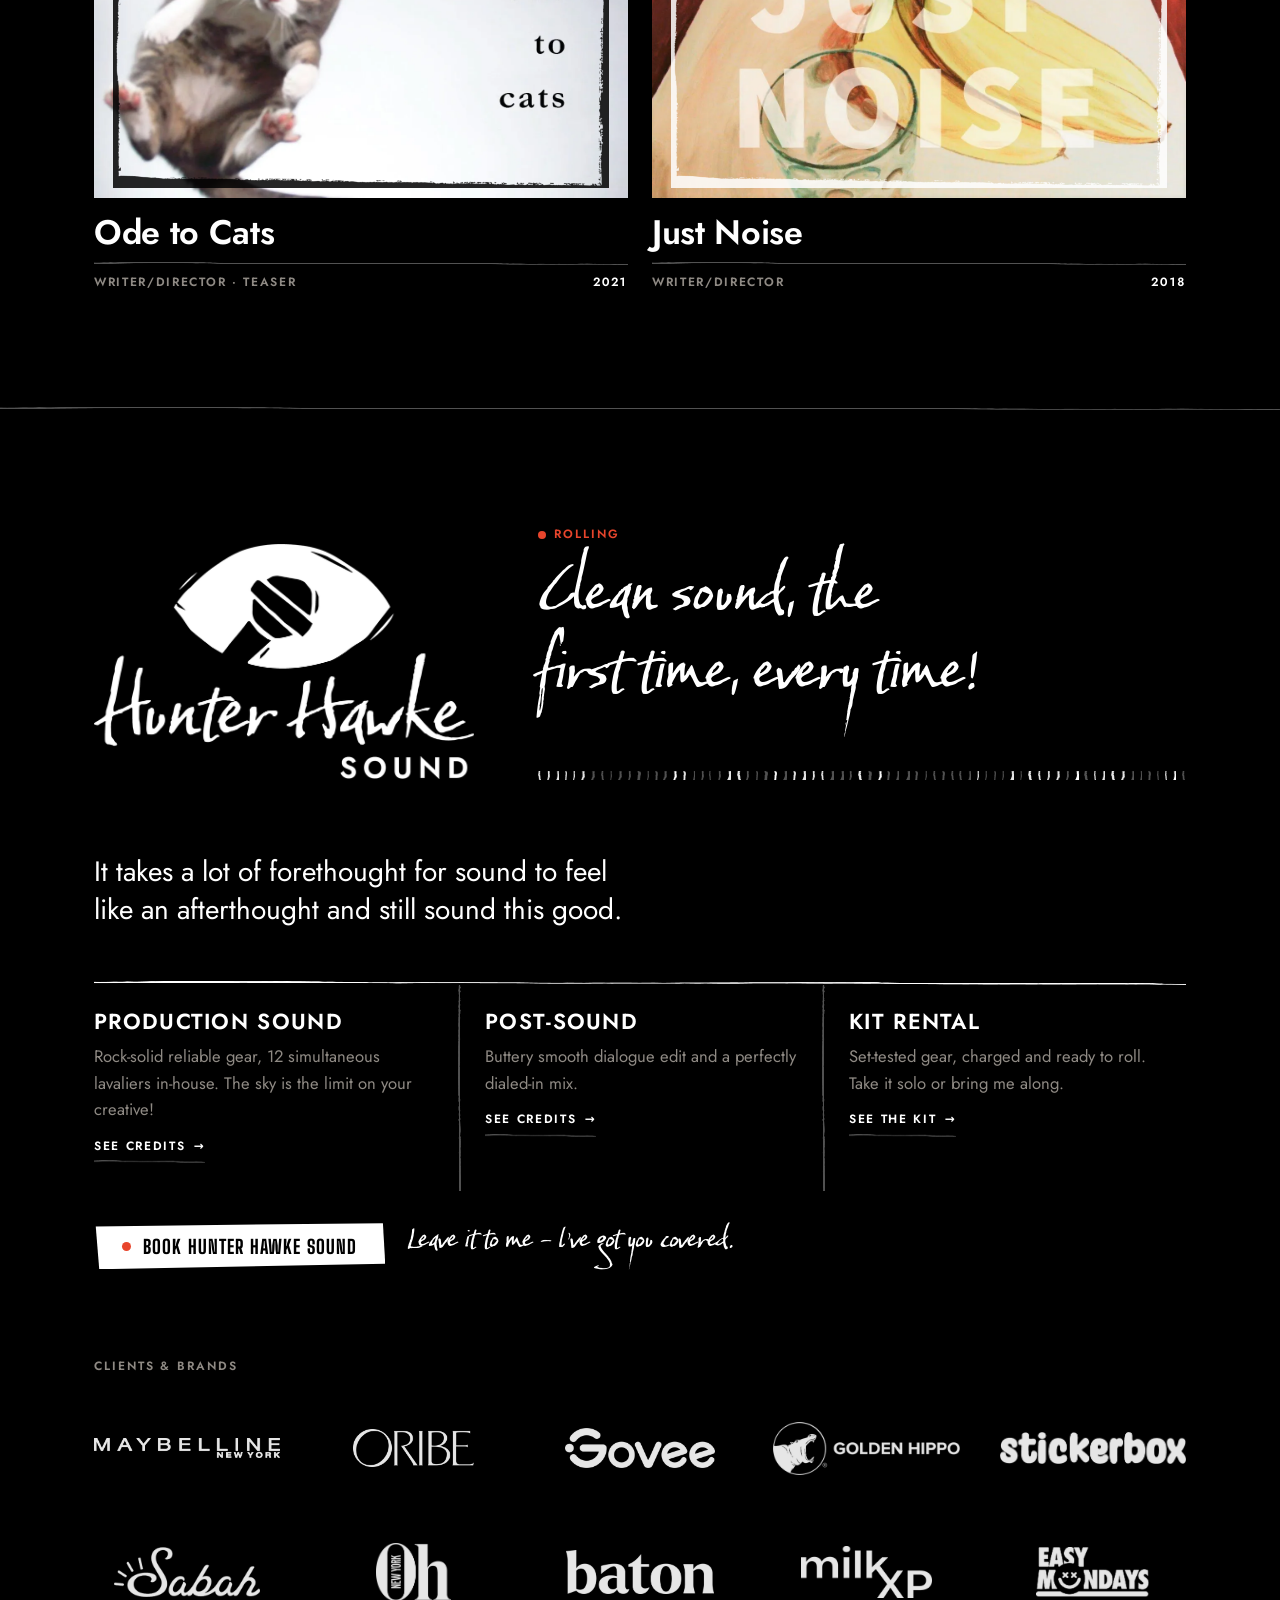
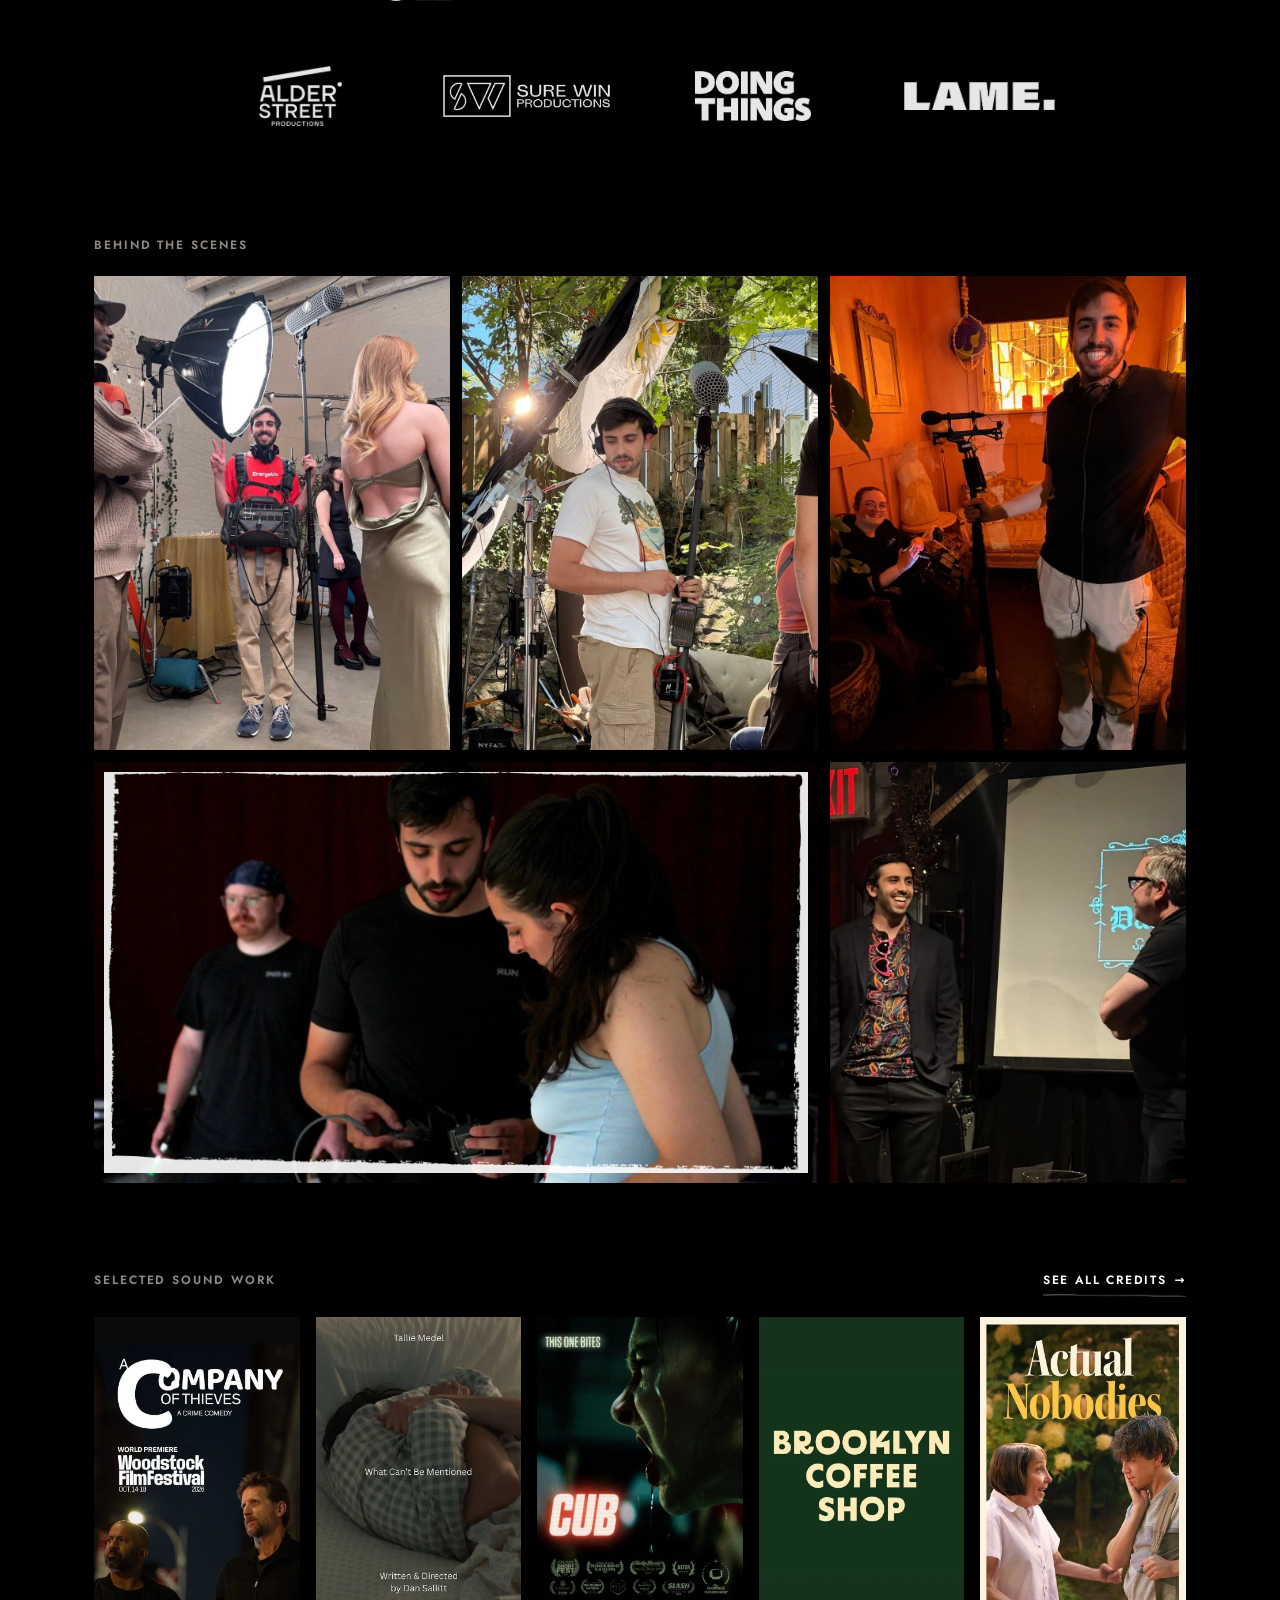
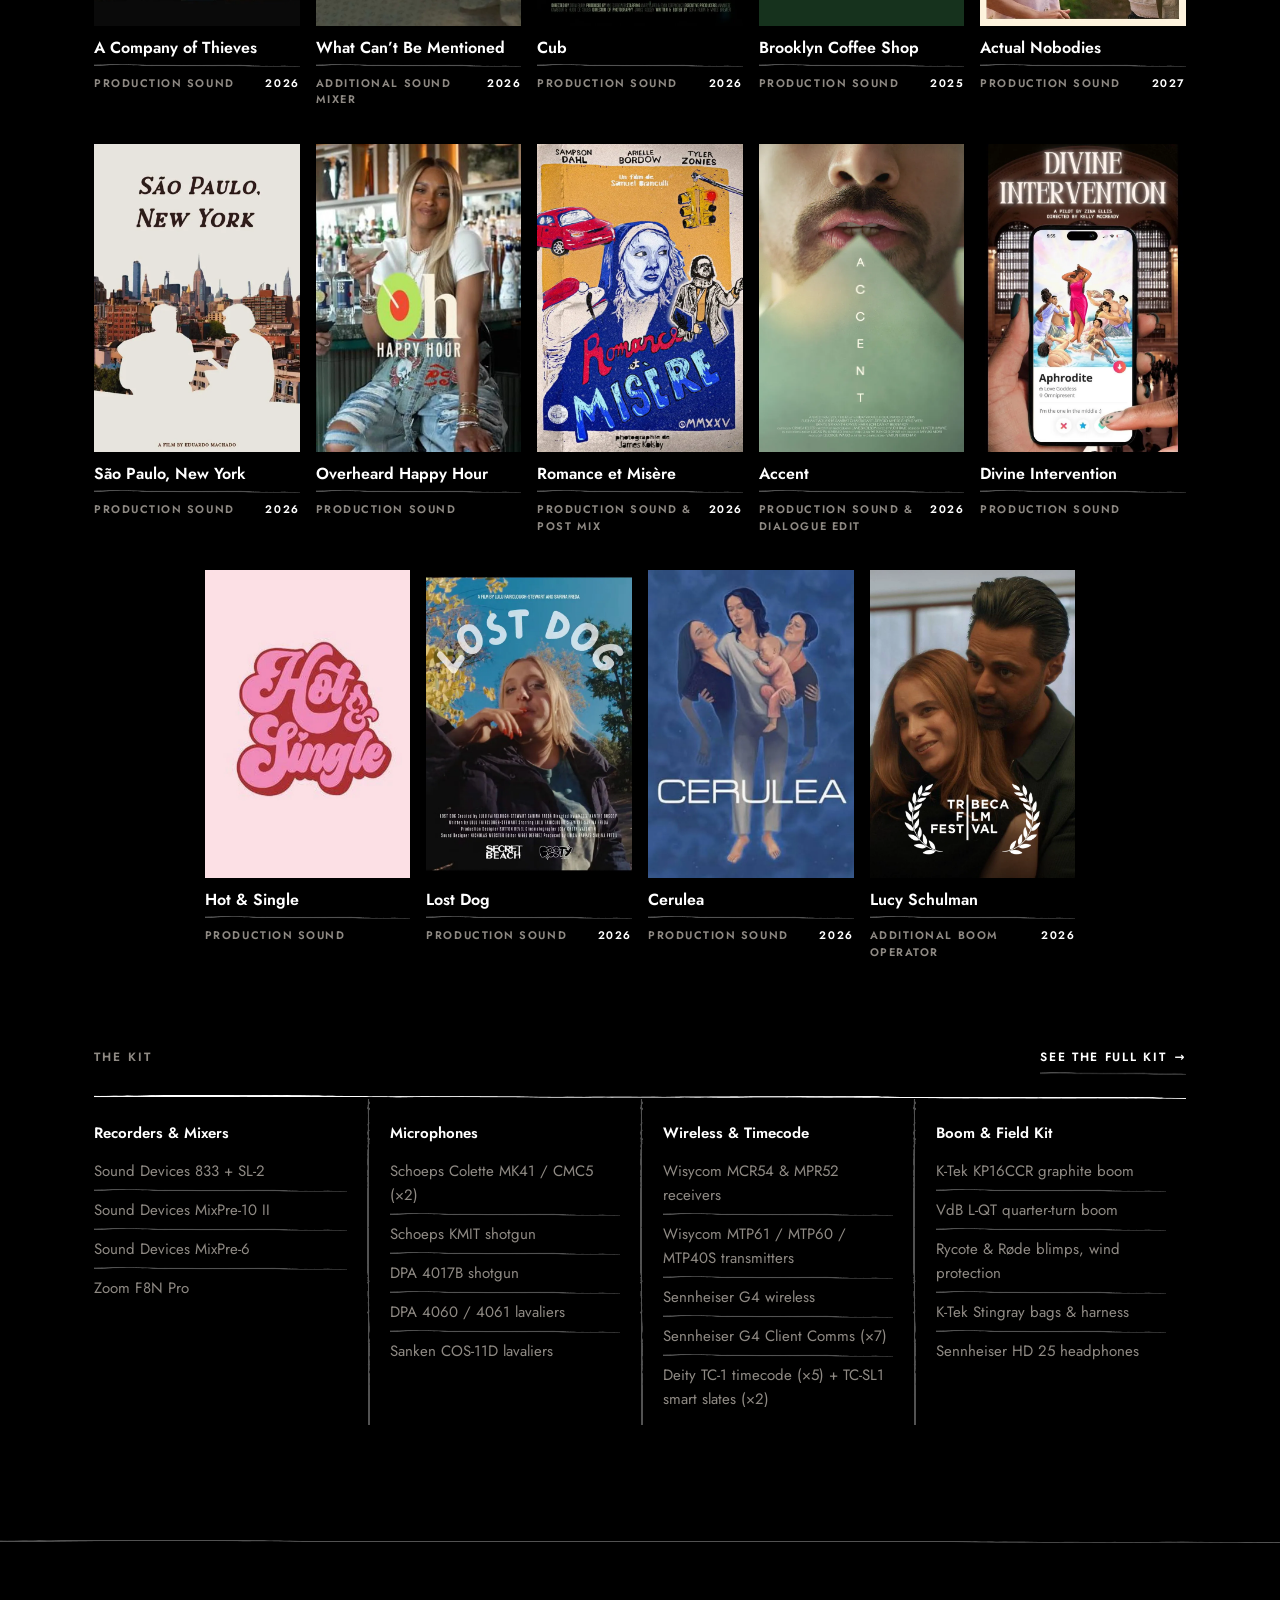
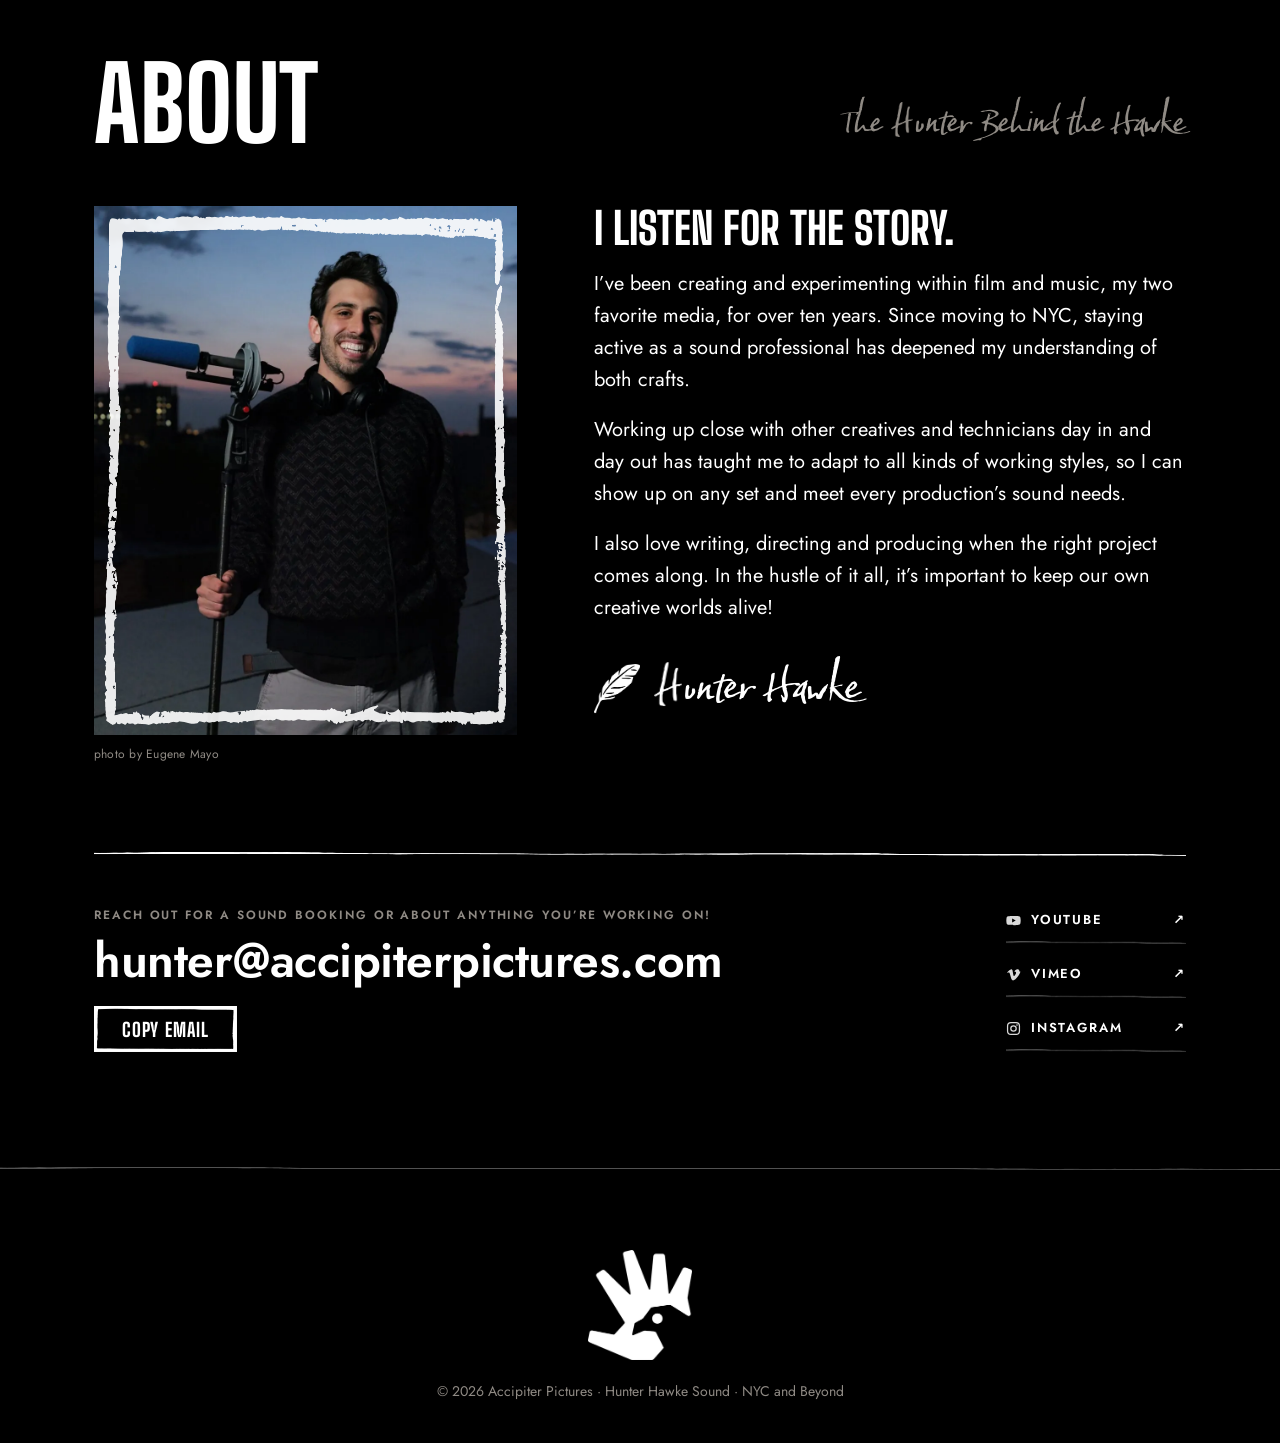
==== commit c47ea23b: "Past Clients renamed Clients & Brands (main page label + links on Kit and Credits) Co-Authored-By: C" ====
--- a/index.html
+++ b/index.html
@@ -191,7 +191,7 @@
       </div>
 
       <div class="sub" id="clients">
-        <span class="label">Past Clients</span>
+        <span class="label">Clients &amp; Brands</span>
         <div class="clients row-grid">
           <div class="client"><img src="assets/clients/maybelline.webp" alt="Maybelline New York" width="1241" height="132" style="--h:28px" loading="lazy"></div>
           <div class="client"><img src="assets/clients/oribe.webp" alt="Oribe" width="418" height="132" style="--h:38px" loading="lazy"></div>
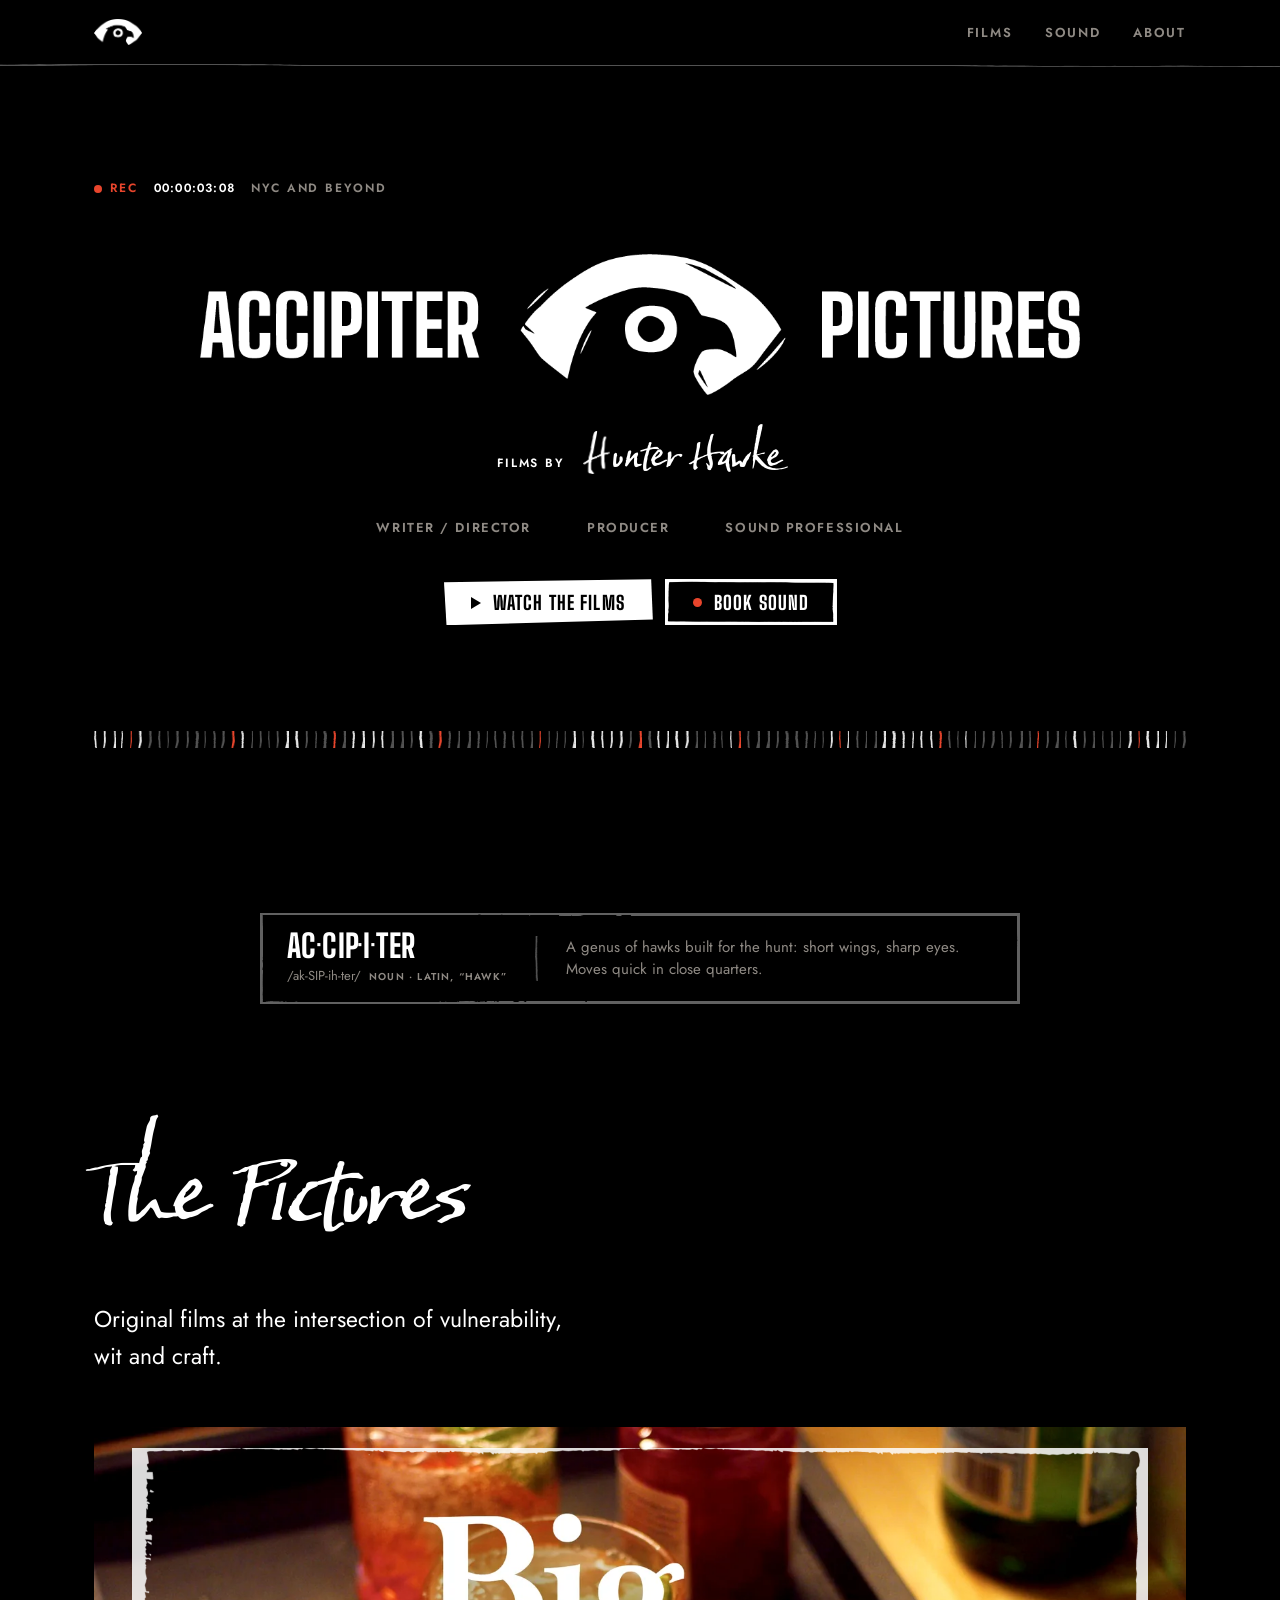
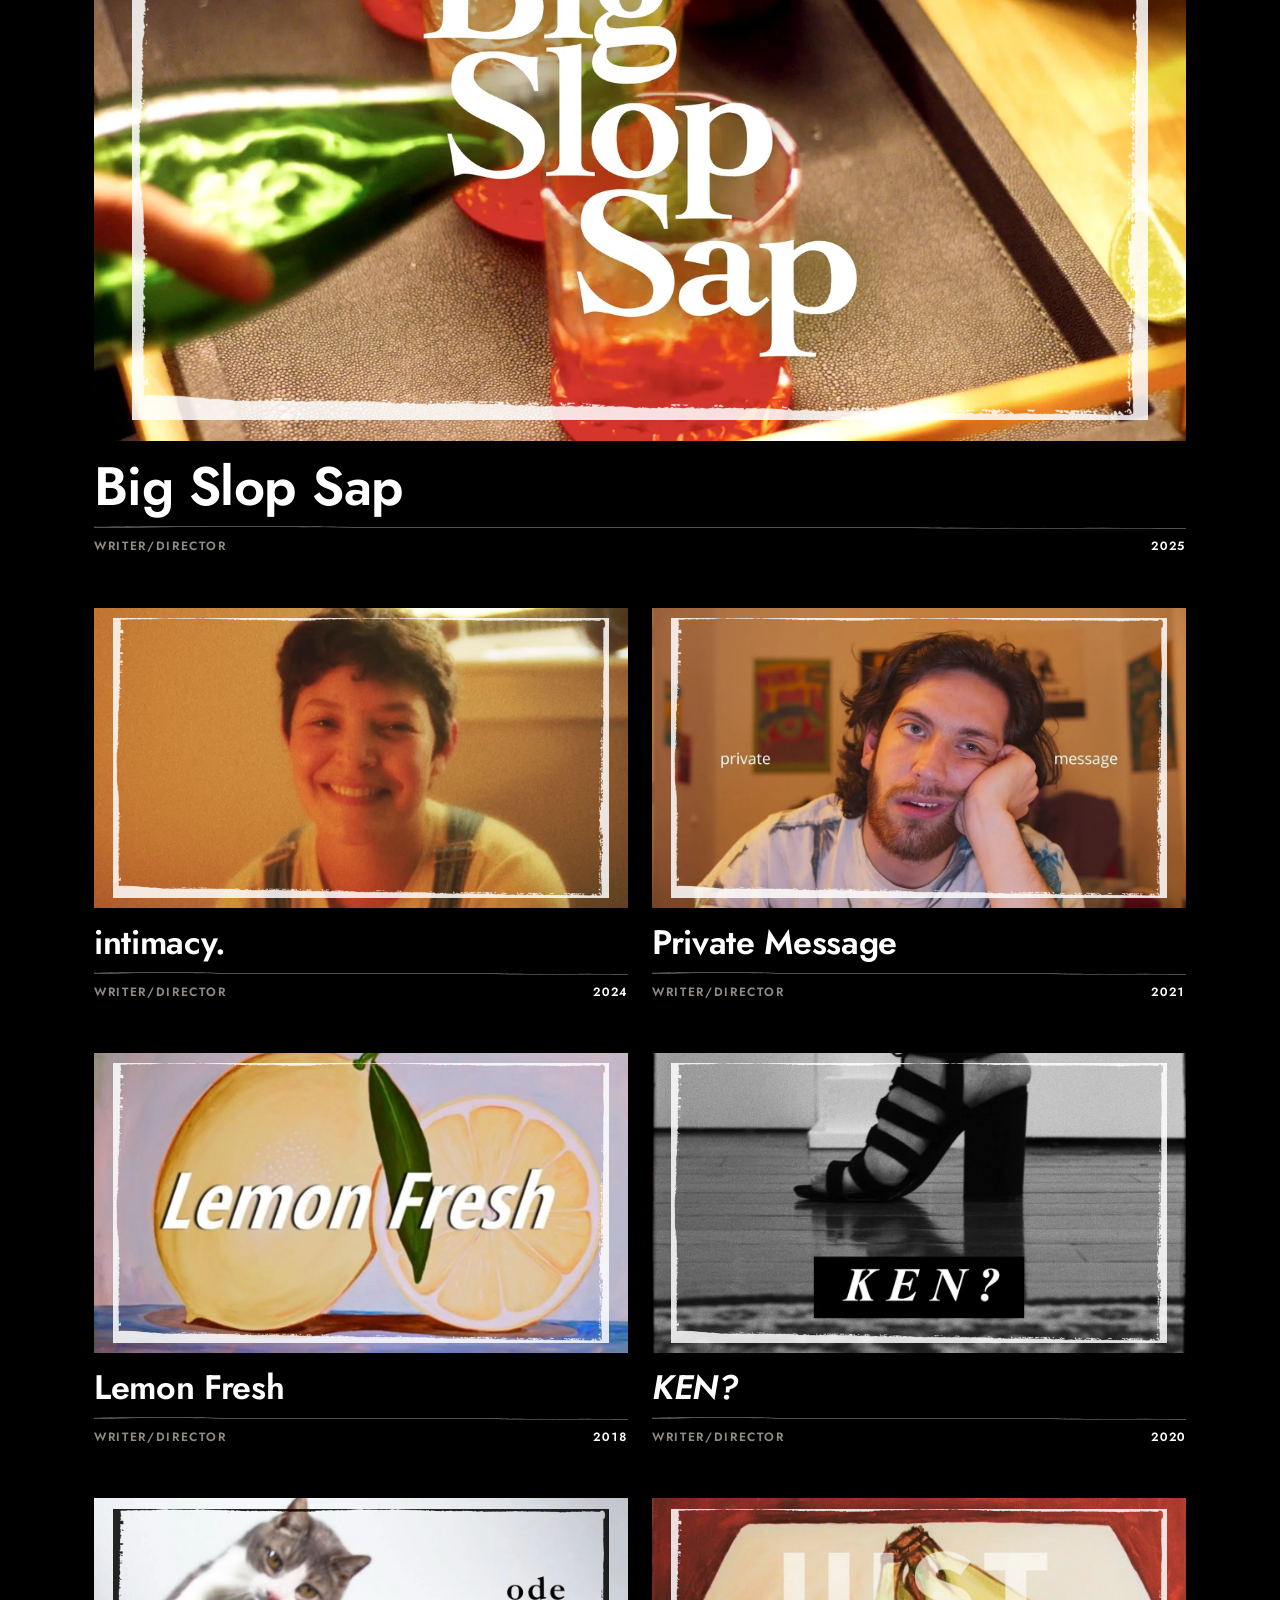
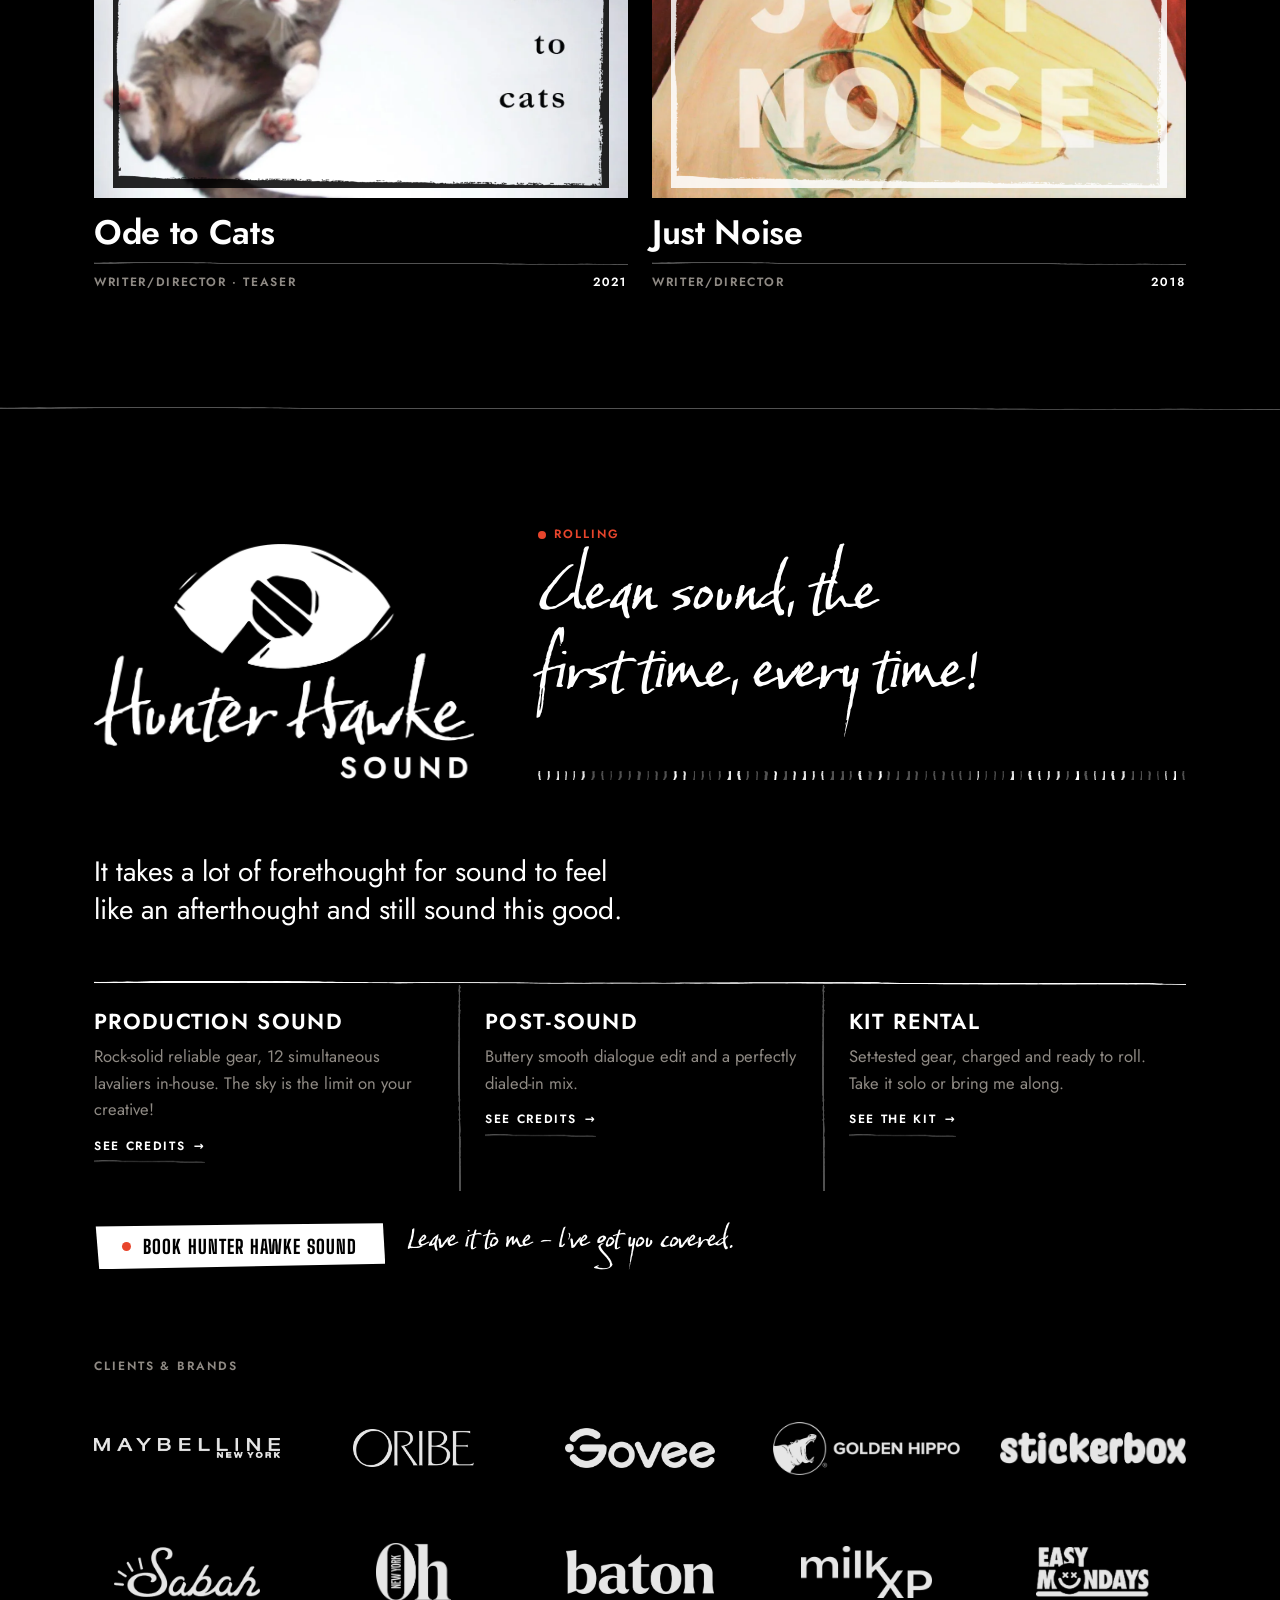
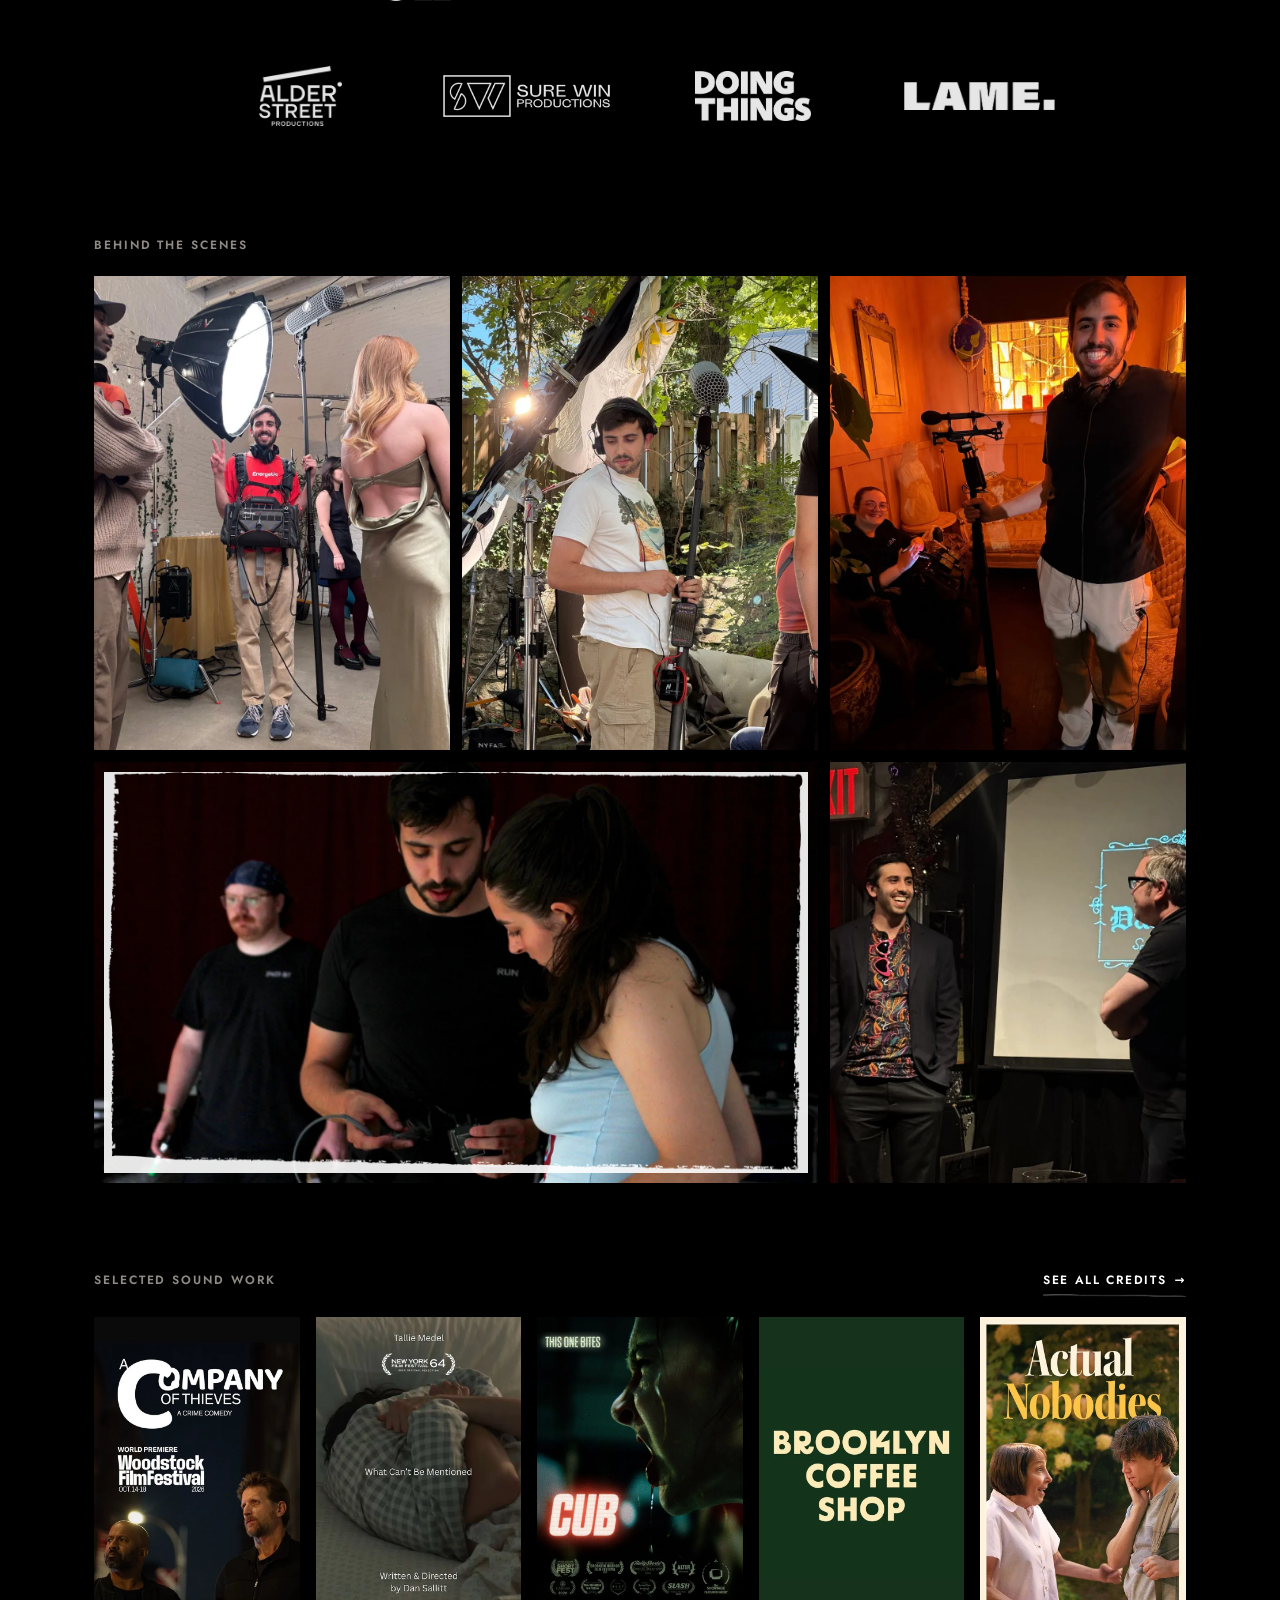
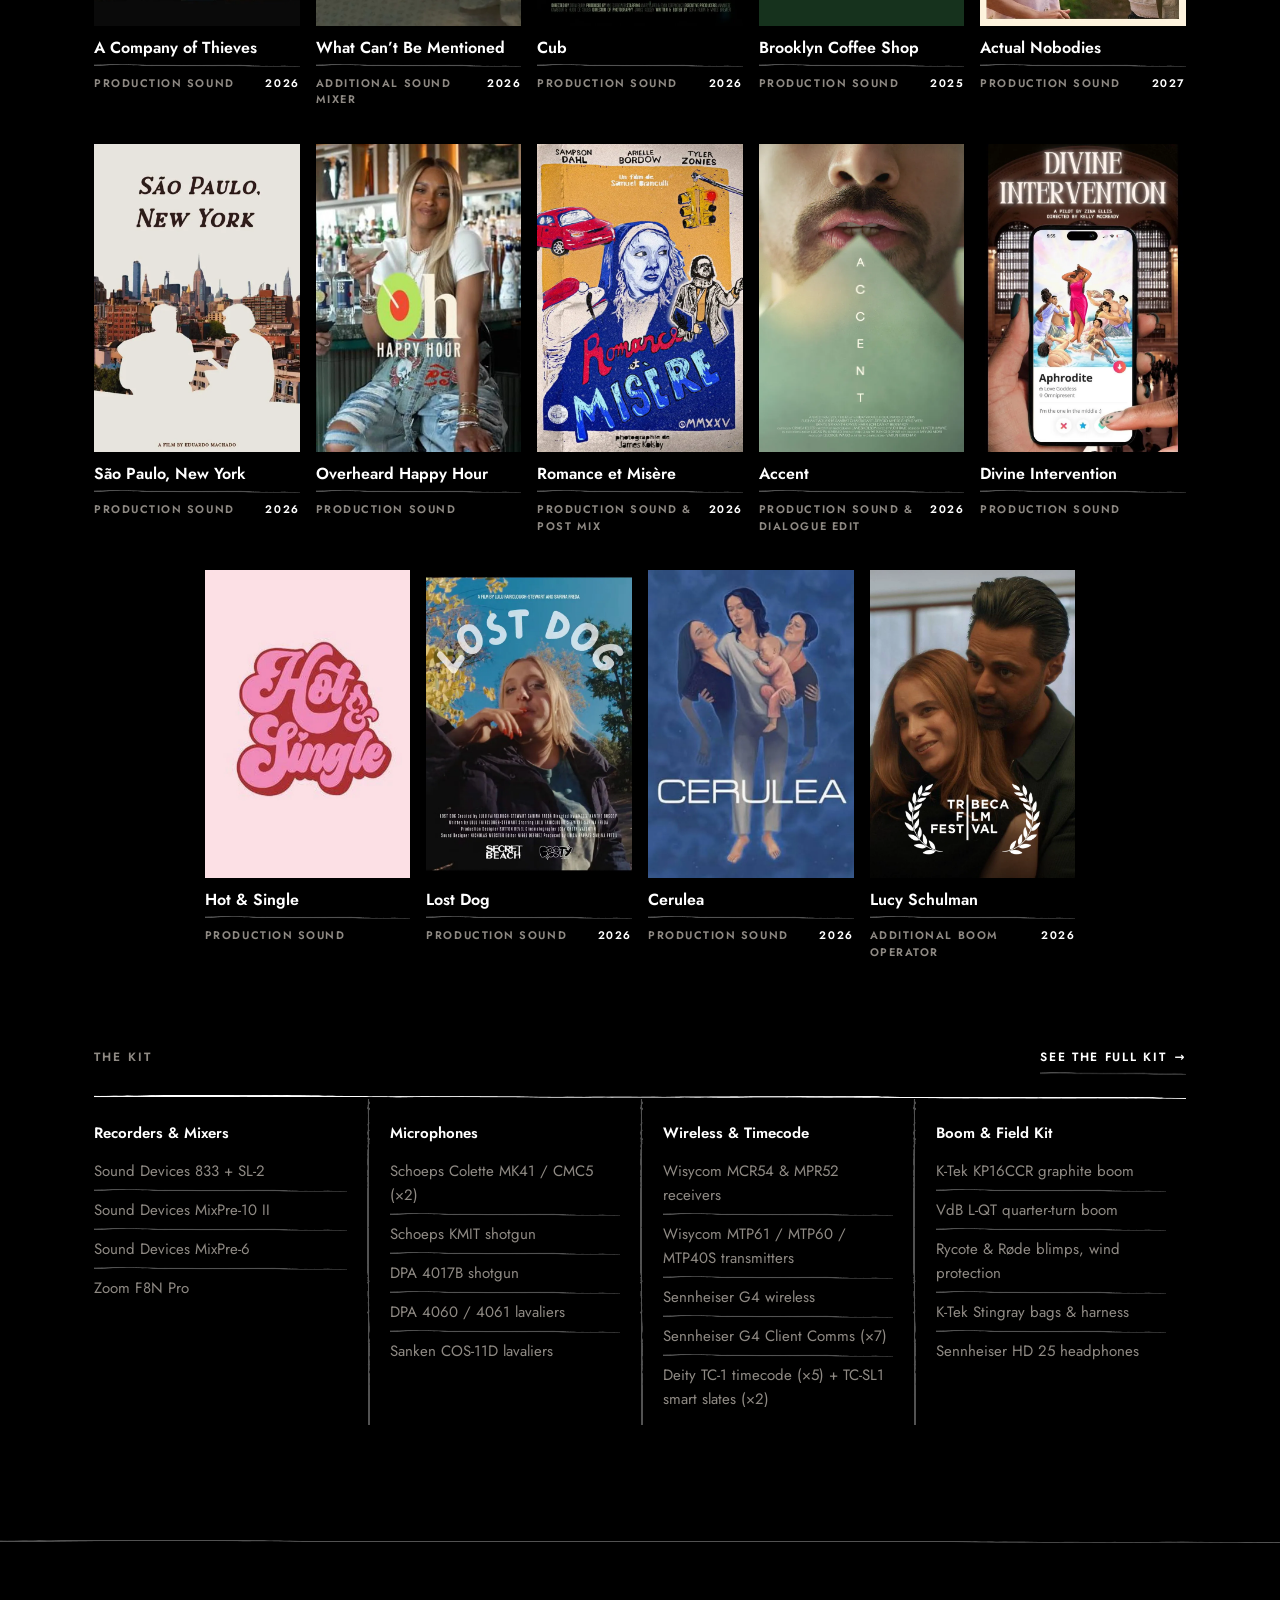
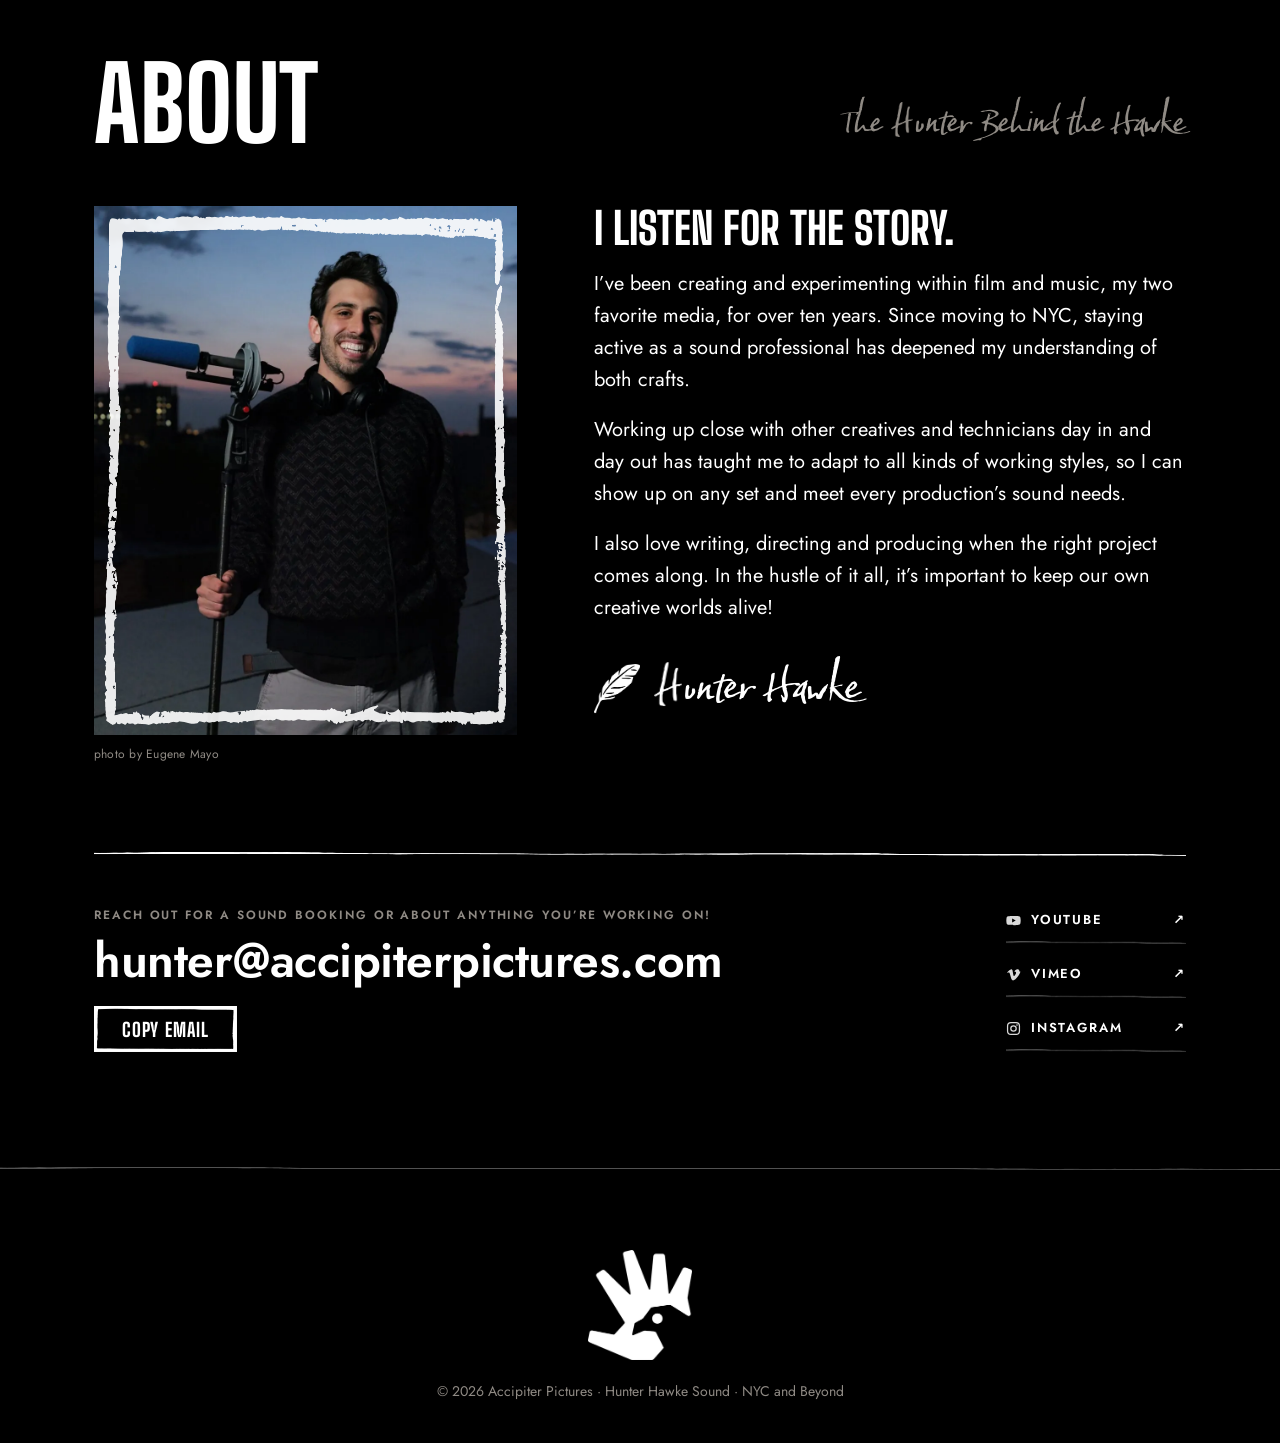
==== commit cb6d7df5: "Selected Sound Work: NYFF64 Official Selection laurel on What Can't Be Mentioned poster Co-Authored-" ====
--- a/index.html
+++ b/index.html
@@ -226,7 +226,7 @@
         <!-- TODO: confirm Hunter's credit on each; add links if there are trailers -->
         <div class="posters row-grid">
           <figure class="poster"><div class="art"><img src="assets/posters/company-of-thieves.webp" alt="Poster for A Company of Thieves" width="700" height="1050" loading="lazy"></div><figcaption><span class="t">A Company of Thieves</span><span class="meta rule-top"><span class="caps">Production Sound</span><span class="year">2026</span></span></figcaption></figure>
-          <figure class="poster"><div class="art"><img src="assets/posters/what-cant-be-mentioned.webp" alt="Poster for What Can’t Be Mentioned" width="700" height="1050" loading="lazy"></div><figcaption><span class="t">What Can’t Be Mentioned</span><span class="meta rule-top"><span class="caps">Additional Sound Mixer</span><span class="year">2026</span></span></figcaption></figure>
+          <figure class="poster"><div class="art"><img src="assets/posters/what-cant-be-mentioned.webp?v=2" alt="Poster for What Can’t Be Mentioned" width="700" height="1050" loading="lazy"></div><figcaption><span class="t">What Can’t Be Mentioned</span><span class="meta rule-top"><span class="caps">Additional Sound Mixer</span><span class="year">2026</span></span></figcaption></figure>
           <figure class="poster"><div class="art"><img src="assets/posters/cub.webp" alt="Poster for Cub" width="700" height="1050" loading="lazy"></div><figcaption><span class="t">Cub</span><span class="meta rule-top"><span class="caps">Production Sound</span><span class="year">2026</span></span></figcaption></figure>
           <figure class="poster"><div class="art"><img src="assets/posters/brooklyn-coffee-shop.webp" alt="Title card for Brooklyn Coffee Shop" width="700" height="1050" loading="lazy"></div><figcaption><span class="t">Brooklyn Coffee Shop</span><span class="meta rule-top"><span class="caps">Production Sound</span><span class="year">2025</span></span></figcaption></figure>
           <figure class="poster"><div class="art"><img src="assets/posters/actual-nobodies.webp" alt="Poster for Actual Nobodies" width="700" height="1037" loading="lazy"></div><figcaption><span class="t">Actual Nobodies</span><span class="meta rule-top"><span class="caps">Production Sound</span><span class="year">2027</span></span></figcaption></figure>
